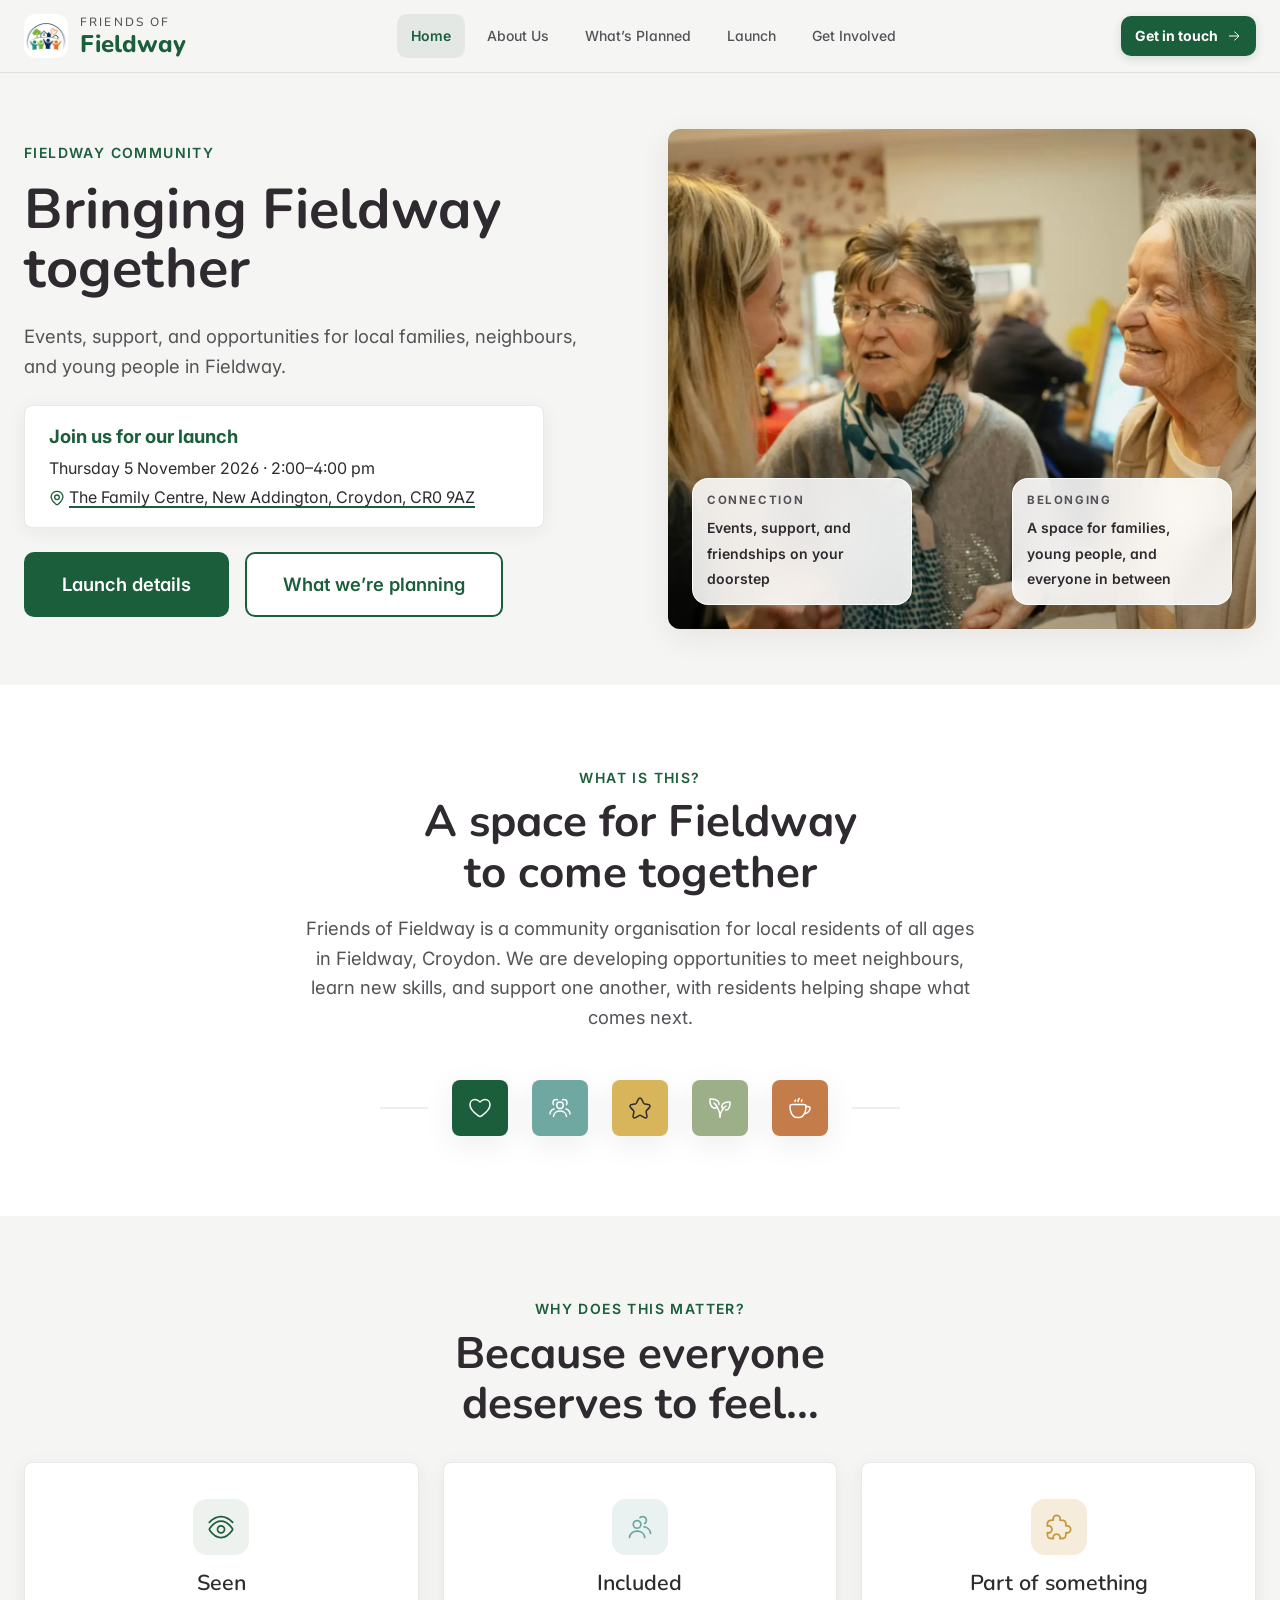
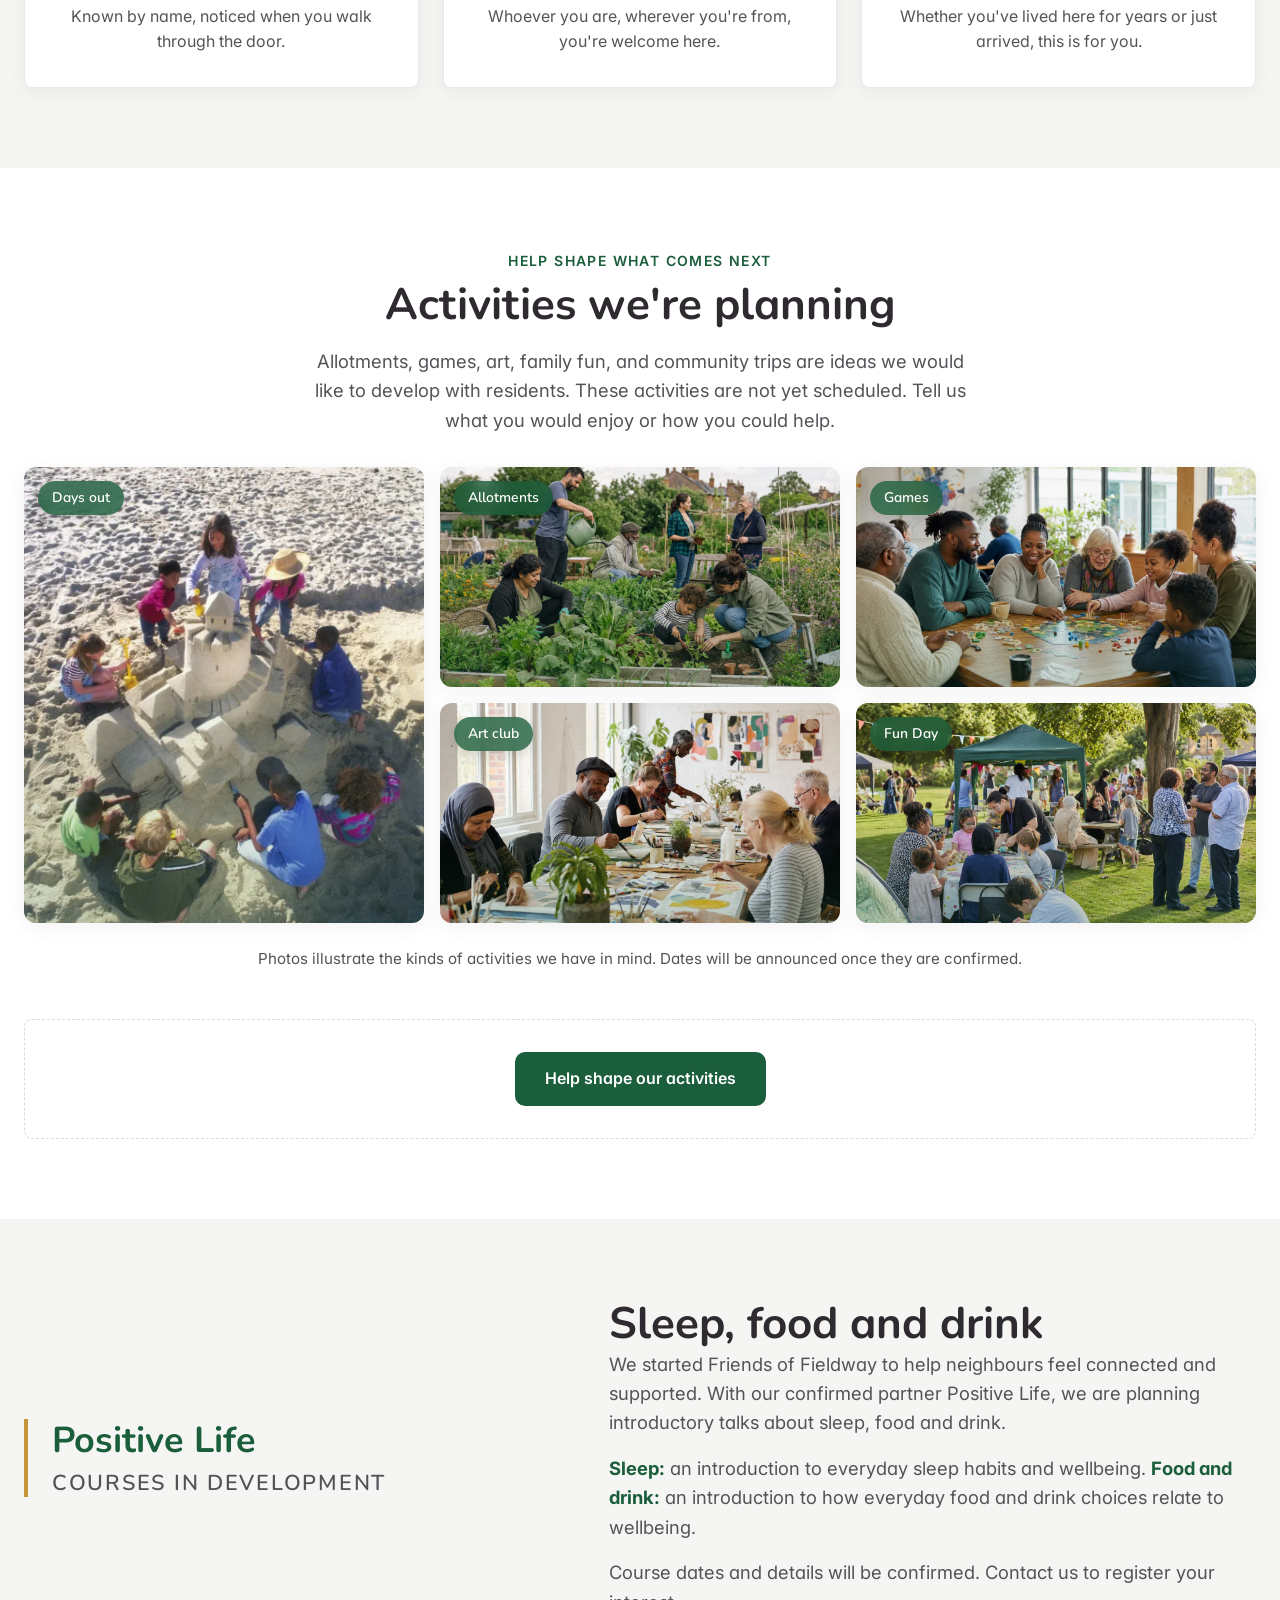
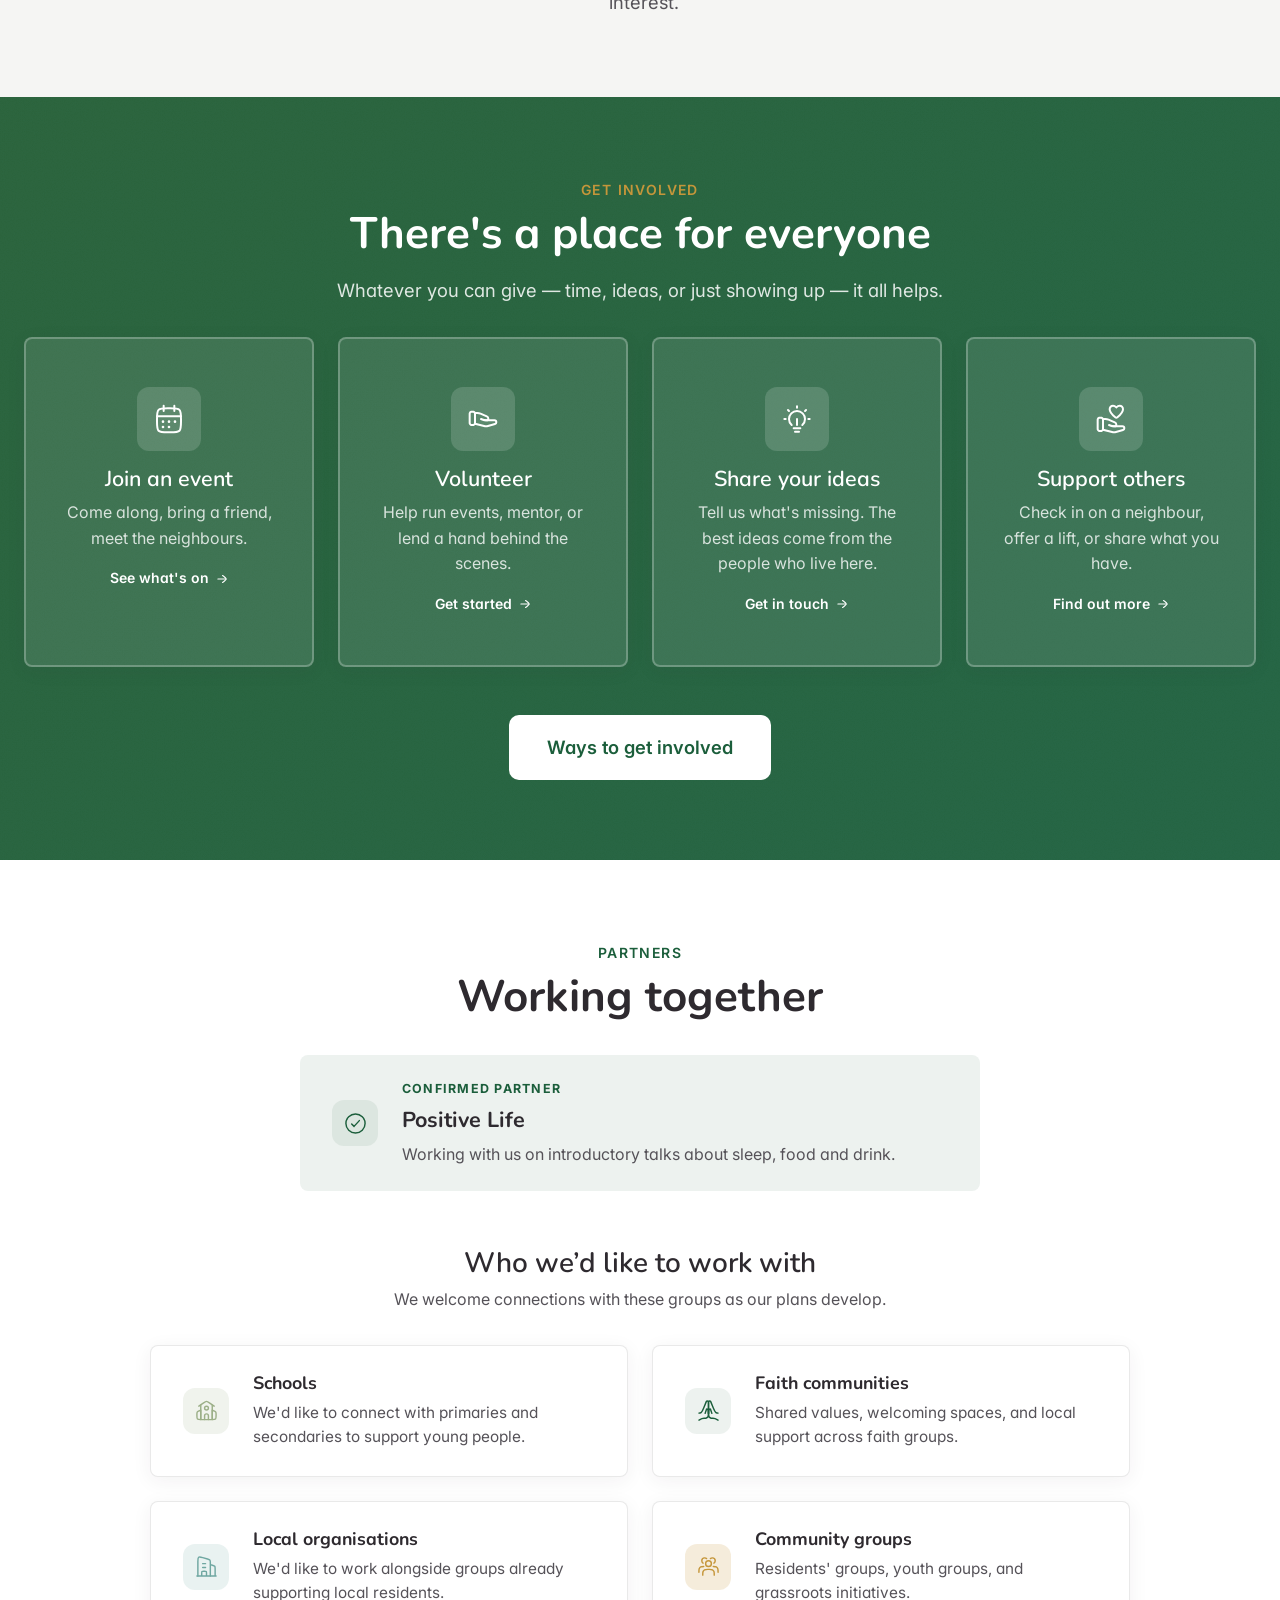
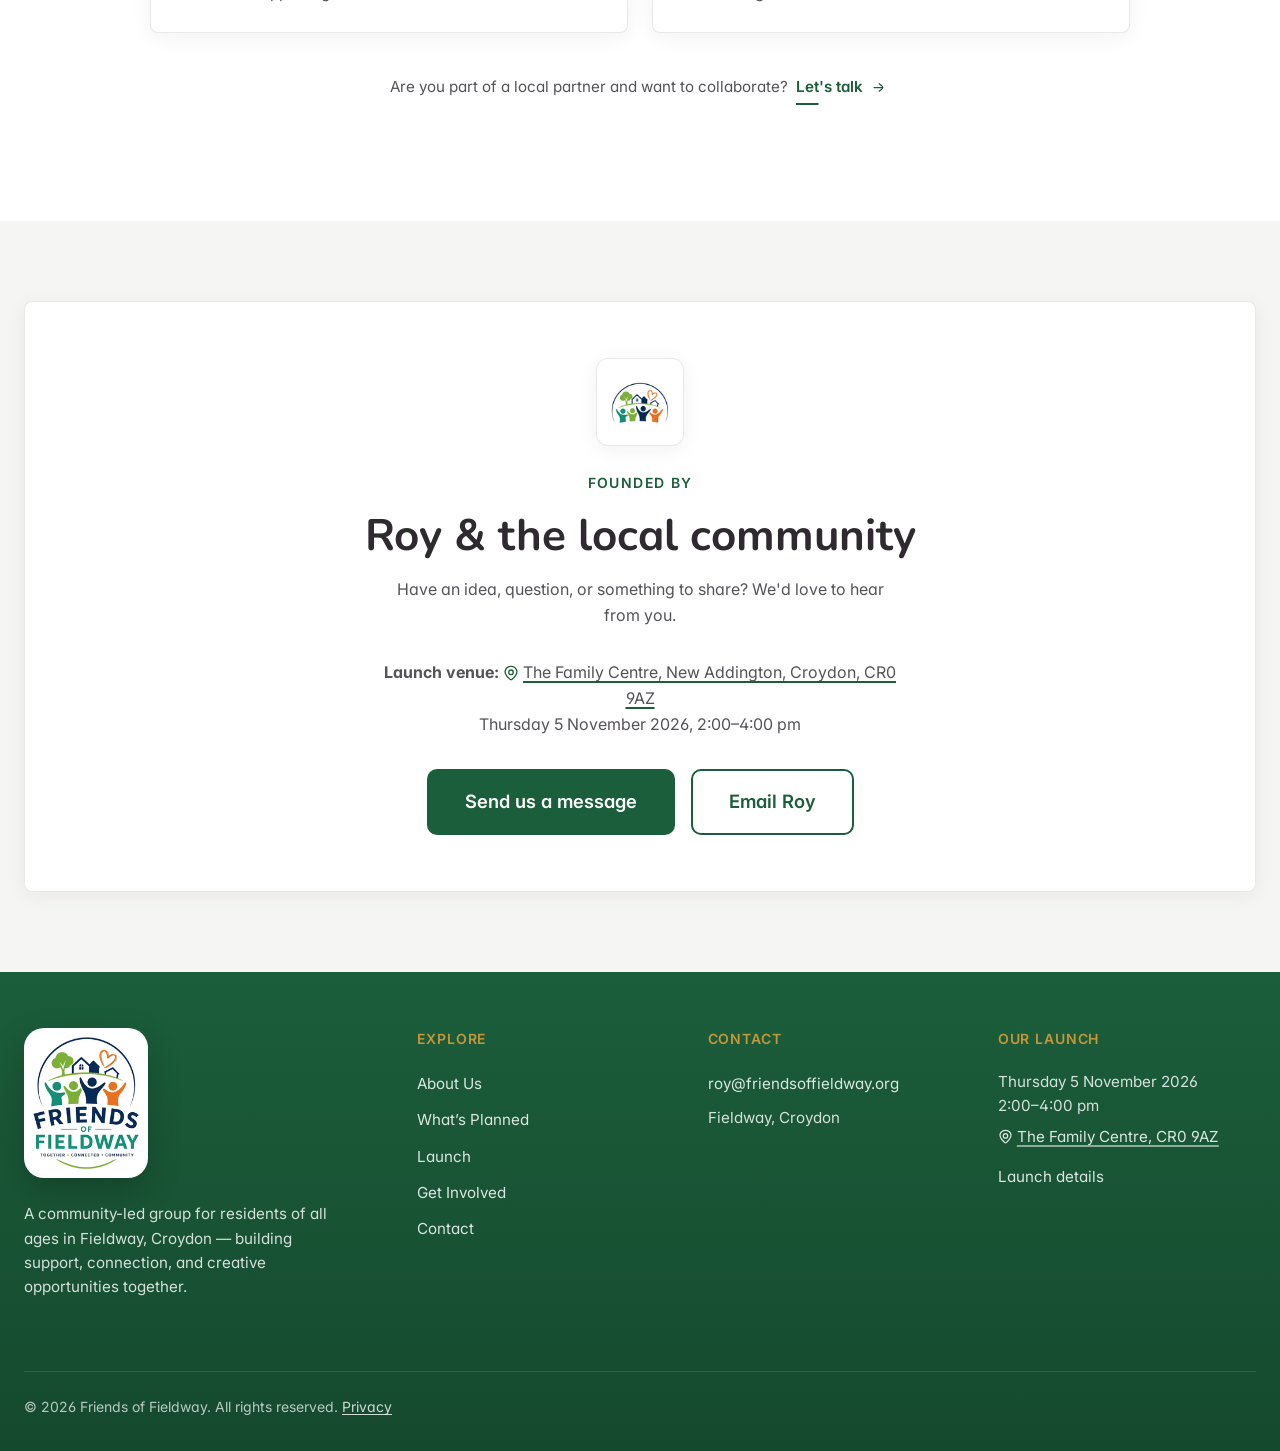
==== index.html @ c690ef13 "Redesign the What's Planned page as a card grid - Show the seven programmes as two-column cards with" ====
<!DOCTYPE html>
<html lang="en">
  <head>
    <meta charset="UTF-8" />
    <meta name="viewport" content="width=device-width, initial-scale=1.0" />
    <!-- Opt in before streamed HTML reaches external stylesheets. -->
    <style>
      @view-transition { navigation: auto; }
      @media (prefers-reduced-motion: reduce) {
        @view-transition { navigation: none; }
      }
    </style>
    <title>Friends of Fieldway | A Place for Community, Learning, and Wellbeing</title>
    <meta name="description" content="Friends of Fieldway is a community-led initiative building local support, social connection, wellbeing activities, creative opportunities, and learning spaces for Fieldway residents." />
    <meta name="keywords" content="community hub, educational support, homework club, youth activities, women's support group, men's community group, elderly social activities, community wellbeing programmes, creative arts community centre" />
    <meta property="og:title" content="Friends of Fieldway | A Place for Community, Learning, and Wellbeing" />
    <meta property="og:description" content="Friends of Fieldway is a community-led initiative building local support, social connection, wellbeing activities, creative opportunities, and learning spaces for Fieldway residents." />
    <meta property="og:type" content="website" />
    <meta property="og:site_name" content="Friends of Fieldway" />
    <meta property="og:image" content="https://friendsoffieldway.org/assets/hero-community.jpg" />
    <meta property="og:image:width" content="1600" />
    <meta property="og:image:height" content="1067" />
    <meta property="og:image:alt" content="Neighbours of all ages gathered at a Fieldway community event" />
    <meta property="og:url" content="https://friendsoffieldway.org/" />
    <meta name="twitter:card" content="summary_large_image" />
    <meta name="twitter:title" content="Friends of Fieldway | A Place for Community, Learning, and Wellbeing" />
    <meta name="twitter:description" content="Friends of Fieldway is a community-led initiative building local support, social connection, wellbeing activities, creative opportunities, and learning spaces for Fieldway residents." />
    <meta name="twitter:image" content="https://friendsoffieldway.org/assets/hero-community.jpg" />
    <link rel="canonical" href="https://friendsoffieldway.org/" />
    <script type="application/ld+json">
    {
      "@context": "https://schema.org",
      "@type": "Organization",
      "name": "Friends of Fieldway",
      "description": "A community-led initiative creating a safe, inclusive, and enriching community hub where local residents of all ages can access support, social connection, wellbeing activities, creative opportunities, and meaningful community engagement.",
      "url": "https://friendsoffieldway.org",
      "logo": "https://friendsoffieldway.org/assets/logo.png",
      "image": "https://friendsoffieldway.org/assets/hero-community.jpg",
      "email": "roy@friendsoffieldway.org",
      "address": {
        "@type": "PostalAddress",
        "addressLocality": "Fieldway",
        "addressRegion": "London",
        "addressCountry": "GB"
      },
      "areaServed": {
        "@type": "Place",
        "name": "Fieldway, Croydon"
      }
    }
    </script>
    <link rel="icon" type="image/png" sizes="96x96" href="./assets/favicon-20260508.png" />
    <link rel="shortcut icon" href="/favicon.ico" />
    <link rel="apple-touch-icon" href="./assets/favicon-20260508.png" />
    <link rel="preload" as="image" href="./assets/hero-community.webp" fetchpriority="high" />
    <link rel="preconnect" href="https://fonts.googleapis.com" />
    <link rel="preconnect" href="https://fonts.gstatic.com" crossorigin />
    <link href="https://fonts.googleapis.com/css2?family=Nunito:wght@400;500;600;700;800&amp;family=Inter:wght@400;500;600&amp;display=swap" rel="stylesheet" />
    <link rel="stylesheet" href="./styles.css?v=20261011-10" />
  </head>
  <body>
    <a href="#main" class="skip-link">Skip to main content</a>
    <div class="scroll-progress" aria-hidden="true"></div>

    <!-- ===== HEADER ===== -->
    <header class="site-header">
      <div class="container">
        <a class="brand" href="./">
          <img class="brand__logo" src="./assets/logo-mark.png" alt="" width="44" height="44" />
          <span class="brand__text">
            <span class="brand__pre">Friends of </span><strong class="brand__main">Fieldway</strong>
          </span>
        </a>
        <button type="button" class="nav-toggle" aria-label="Open menu" aria-expanded="false" aria-controls="main-nav">
          <span class="nav-toggle-bar" aria-hidden="true">&nbsp;</span>
          <span class="nav-toggle-bar" aria-hidden="true">&nbsp;</span>
          <span class="nav-toggle-bar" aria-hidden="true">&nbsp;</span>
        </button>
        <nav class="nav" id="main-nav" aria-label="Primary">
          <a href="./" class="nav__link nav__link--active" aria-current="page">Home</a>
          <a href="./about.html" class="nav__link">About Us</a>
          <a href="./programmes.html" class="nav__link">What&rsquo;s Planned</a>
          <a href="./events.html" class="nav__link">Launch</a>
          <a href="./get-involved.html" class="nav__link">Get Involved</a>
          <a href="./contact.html" class="nav__link nav__link--cta">Get in touch</a>
        </nav>
        <a class="header-contact-cta" href="./contact.html">
          <span>Get in touch</span>
          <svg viewBox="0 0 24 24" fill="none" aria-hidden="true" focusable="false"><path d="M18.5 12L4.99997 12" stroke="currentColor" stroke-linecap="round" stroke-linejoin="round" stroke-width="1.5" /><path d="M13 18C13 18 19 13.5811 19 12C19 10.4188 13 6 13 6" stroke="currentColor" stroke-linecap="round" stroke-linejoin="round" stroke-width="1.5" /></svg>
        </a>

      </div>
    </header>

    <!-- ===== MAIN ===== -->
    <main id="main">

      <!-- 1. HERO -->
      <section class="hero" aria-labelledby="home-title">
        <div class="container">
          <div class="hero__content">
            <p class="hero__eyebrow">Fieldway Community</p>
            <h1 class="hero__title" id="home-title">Bringing Fieldway together</h1>
            <p class="hero__subtitle">
              Events, support, and opportunities for local families, neighbours, and young people in Fieldway.
            </p>
            <div class="launch-announcement">
              <strong>Join us for our launch</strong>
              <p><time datetime="2026-11-05T14:00">Thursday 5 November 2026</time> &middot; <span class="nowrap">2:00&ndash;4:00 pm</span></p>
              <p><a class="map-link" href="https://www.google.com/maps/dir/?api=1&amp;destination=The+Family+Centre%2C+Fieldway%2C+New+Addington%2C+Croydon%2C+CR0+9AZ%2C+UK" target="_blank" rel="noopener">The Family Centre, New Addington, Croydon, CR0 9AZ<span class="sr-only"> (opens Google Maps)</span></a></p>
            </div>
            <div class="hero__actions">
              <a class="btn btn--primary btn--lg" href="./events.html">Launch details</a>
              <a class="btn btn--secondary btn--lg" href="./programmes.html">What we&rsquo;re planning</a>
            </div>
          </div>
          <div class="hero__media">
            <img src="./assets/hero-community.webp" alt="Neighbours of all ages gathered at a Fieldway community event" width="1600" height="1067" loading="eager" decoding="async" fetchpriority="high" />
            <article class="hero__floating hero__floating--top reveal reveal--left">
              <span class="hero__floating-label">Connection</span>
              <span class="hero__floating-text">Events, support, and friendships on your doorstep</span>
            </article>
            <article class="hero__floating hero__floating--bottom reveal reveal--right">
              <span class="hero__floating-label">Belonging</span>
              <span class="hero__floating-text">A space for families, young people, and everyone in between</span>
            </article>
          </div>
        </div>
      </section>

      <!-- 2. WHAT IS THIS? -->
      <section class="section section--white reveal" aria-label="What is this">
        <div class="container">
          <div class="section__header section__header--center">
            <p class="section__eyebrow">What is this?</p>
            <h2 class="section__title">A space for Fieldway to come together</h2>
            <p class="section__subtitle">
              Friends of Fieldway is a community organisation for local residents of all ages in Fieldway, Croydon. We are developing opportunities to meet neighbours, learn new skills, and support one another, with residents helping shape what comes next.
            </p>
          </div>
          <div class="decor-band" aria-hidden="true">
            <span class="decor-band__line">&nbsp;</span>
            <span class="decor-band__dot decor-band__dot--green">
              <svg viewBox="0 0 24 24" fill="none" aria-hidden="true" focusable="false"><path d="M10.4107 19.9677C7.58942 17.858 2 13.0348 2 8.69444C2 5.82563 4.10526 3.5 7 3.5C8.5 3.5 10 4 12 6C14 4 15.5 3.5 17 3.5C19.8947 3.5 22 5.82563 22 8.69444C22 13.0348 16.4106 17.858 13.5893 19.9677C12.6399 20.6776 11.3601 20.6776 10.4107 19.9677Z" stroke="currentColor" stroke-linecap="round" stroke-linejoin="round" stroke-width="1.5" /></svg>
            </span>
            <span class="decor-band__dot decor-band__dot--teal">
              <svg viewBox="0 0 24 24" fill="none" aria-hidden="true" focusable="false"><path d="M18.4995 20.5C18.2663 17.5685 15.8417 15.2477 12.808 15.0521L11.9995 15C11.7107 15.0076 11.4416 15.0178 11.1877 15.0298C8.18075 15.1723 5.7304 17.5974 5.49951 20.5" stroke="currentColor" stroke-linecap="round" stroke-linejoin="round" stroke-width="1.5" /><path d="M15.2495 9.25C15.2495 11.0449 13.7944 12.5 11.9995 12.5C10.2046 12.5 8.74952 11.0449 8.74952 9.25C8.74952 7.45507 10.2046 6 11.9995 6C13.7944 6 15.2495 7.45507 15.2495 9.25Z" stroke="currentColor" stroke-linecap="round" stroke-linejoin="round" stroke-width="1.5" /><path d="M5.50249 8.5C5.17908 7.99485 4.99158 7.39432 4.99158 6.75C4.99158 4.95507 6.44665 3.5 8.24157 3.5C8.68752 3.5 9.1125 3.58982 9.49939 3.75235" stroke="currentColor" stroke-linecap="round" stroke-linejoin="round" stroke-width="1.5" /><path d="M18.4963 8.5C18.8197 7.99485 19.0072 7.39432 19.0072 6.75C19.0072 4.95507 17.5521 3.5 15.7572 3.5C15.3113 3.5 14.8863 3.58982 14.4994 3.75235" stroke="currentColor" stroke-linecap="round" stroke-linejoin="round" stroke-width="1.5" /><path d="M22.0007 17.9996C21.8208 15.7374 19.9995 13.5 17.9995 13" stroke="currentColor" stroke-linecap="round" stroke-linejoin="round" stroke-width="1.5" /><path d="M1.99927 17.9996C2.17923 15.7374 4.00049 13.5 6.00049 13" stroke="currentColor" stroke-linecap="round" stroke-linejoin="round" stroke-width="1.5" /></svg>
            </span>
            <span class="decor-band__dot decor-band__dot--mustard">
              <svg viewBox="0 0 24 24" fill="none" aria-hidden="true" focusable="false"><path d="M13.7276 3.44418L15.4874 6.99288C15.7274 7.48687 16.3673 7.9607 16.9073 8.05143L20.0969 8.58575C22.1367 8.92853 22.6167 10.4206 21.1468 11.8925L18.6671 14.3927C18.2471 14.8161 18.0172 15.6327 18.1471 16.2175L18.8571 19.3125C19.417 21.7623 18.1271 22.71 15.9774 21.4296L12.9877 19.6452C12.4478 19.3226 11.5579 19.3226 11.0079 19.6452L8.01827 21.4296C5.8785 22.71 4.57865 21.7522 5.13859 19.3125L5.84851 16.2175C5.97849 15.6327 5.74852 14.8161 5.32856 14.3927L2.84884 11.8925C1.389 10.4206 1.85895 8.92853 3.89872 8.58575L7.08837 8.05143C7.61831 7.9607 8.25824 7.48687 8.49821 6.99288L10.258 3.44418C11.2179 1.51861 12.7777 1.51861 13.7276 3.44418Z" stroke="currentColor" stroke-linecap="round" stroke-linejoin="round" stroke-width="1.5" /></svg>
            </span>
            <span class="decor-band__dot decor-band__dot--sage">
              <svg viewBox="0 0 24 24" fill="none" aria-hidden="true" focusable="false"><path d="M18 10C18 10 12 14 12 21" stroke="currentColor" stroke-linecap="round" stroke-linejoin="round" stroke-width="1.5" /><path d="M9.34882 11.1825C7.73784 12.3891 5.44323 12.26 3.9785 10.7953C1.55484 8.37164 2.03957 3.03957 2.03957 3.03957C2.03957 3.03957 7.37164 2.55484 9.7953 4.9785C10.7548 5.93803 11.1412 7.25369 10.9543 8.5" stroke="currentColor" stroke-linecap="round" stroke-linejoin="round" stroke-width="1.5" /><path d="M14.9638 12.8175C13.644 11.3832 13.6797 9.14983 15.0708 7.75867C17.2252 5.6043 21.9648 6.03517 21.9648 6.03517C21.9648 6.03517 22.3957 10.7748 20.2413 12.9292C19.4877 13.6828 18.487 14.0386 17.5 13.9967" stroke="currentColor" stroke-linecap="round" stroke-linejoin="round" stroke-width="1.5" /><path d="M6 7C6 7 12 12 12 21" stroke="currentColor" stroke-linecap="round" stroke-linejoin="round" stroke-width="1.5" /></svg>
            </span>
            <span class="decor-band__dot decor-band__dot--peach">
              <svg viewBox="0 0 24 24" fill="none" aria-hidden="true" focusable="false"><path d="M18.2505 10.5H19.6403C21.4918 10.5 22.0421 10.7655 21.9975 12.0838C21.9237 14.2674 20.939 16.8047 17 17.5" stroke="currentColor" stroke-linecap="round" stroke-width="1.5" /><path d="M5.94627 20.6145C2.57185 18.02 2.07468 14.3401 2.00143 10.5001C1.96979 8.8413 2.45126 8.5 4.65919 8.5H15.3408C17.5487 8.5 18.0302 8.8413 17.9986 10.5001C17.9253 14.3401 17.4281 18.02 14.0537 20.6145C13.0934 21.3528 12.2831 21.5 10.9194 21.5H9.08064C7.71686 21.5 6.90658 21.3528 5.94627 20.6145Z" stroke="currentColor" stroke-linecap="round" stroke-width="1.5" /><path d="M11.3089 2.5C10.7622 2.83861 10.0012 4 10.0012 5.5M7.53971 4C7.53971 4 7 4.5 7 5.5M14.0012 4C13.7279 4.1693 13.5 5 13.5 5.5" stroke="currentColor" stroke-linecap="round" stroke-linejoin="round" stroke-width="1.5" /></svg>
            </span>
            <span class="decor-band__line">&nbsp;</span>
          </div>
        </div>
      </section>

      <!-- 3. WHY DOES THIS MATTER? -->
      <section class="section section--cream reveal" aria-label="Why this matters">
        <div class="container">
          <div class="section__header section__header--center">
            <p class="section__eyebrow">Why does this matter?</p>
            <h2 class="section__title">Because everyone deserves to feel&hellip;</h2>
          </div>
          <div class="values-grid values-grid--three">
            <div class="value-card reveal" style="--accent: var(--green); --accent-bg: var(--green-light)">
              <div class="value-card__icon">
                <svg viewBox="0 0 24 24" fill="none" aria-hidden="true" focusable="false"><path d="M2 8C2 8 6.47715 3 12 3C17.5228 3 22 8 22 8" stroke="currentColor" stroke-linecap="round" stroke-width="1.5" /><path d="M21.544 13.045C21.848 13.4713 22 13.6845 22 14C22 14.3155 21.848 14.5287 21.544 14.955C20.1779 16.8706 16.6892 21 12 21C7.31078 21 3.8221 16.8706 2.45604 14.955C2.15201 14.5287 2 14.3155 2 14C2 13.6845 2.15201 13.4713 2.45604 13.045C3.8221 11.1294 7.31078 7 12 7C16.6892 7 20.1779 11.1294 21.544 13.045Z" stroke="currentColor" stroke-width="1.5" /><path d="M15 14C15 12.3431 13.6569 11 12 11C10.3431 11 9 12.3431 9 14C9 15.6569 10.3431 17 12 17C13.6569 17 15 15.6569 15 14Z" stroke="currentColor" stroke-width="1.5" /></svg>
              </div>
              <h3>Seen</h3>
              <p>Known by name, noticed when you walk through the door.</p>
            </div>
            <div class="value-card reveal" style="--accent: var(--teal); --accent-bg: var(--teal-light)">
              <div class="value-card__icon">
                <svg viewBox="0 0 24 24" fill="none" aria-hidden="true" focusable="false"><path d="M16 21C15.7668 18.0685 13.3422 15.7477 10.3085 15.5521L9.49999 15.5C9.21121 15.5076 8.94209 15.5178 8.68816 15.5298C5.68124 15.6723 3.23089 18.0974 3 21" stroke="currentColor" stroke-linecap="round" stroke-linejoin="round" stroke-width="1.5" /><path d="M12.75 9.75C12.75 11.5449 11.2949 13 9.5 13C7.70508 13 6.25 11.5449 6.25 9.75C6.25 7.95507 7.70508 6.5 9.5 6.5C11.2949 6.5 12.75 7.95507 12.75 9.75Z" stroke="currentColor" stroke-linecap="round" stroke-linejoin="round" stroke-width="1.5" /><path d="M21 17.501C20.7709 14.6314 18.4541 12.2748 15.5 11.9961" stroke="currentColor" stroke-linecap="round" stroke-linejoin="round" stroke-width="1.5" /><path d="M15.9877 9C16.8965 8.42434 17.5001 7.40788 17.5001 6.25C17.5001 4.45507 16.0496 3 14.2602 3C13.3811 3 12.5838 3.35121 12.0001 3.92139" stroke="currentColor" stroke-linecap="round" stroke-linejoin="round" stroke-width="1.5" /></svg>
              </div>
              <h3>Included</h3>
              <p>Whoever you are, wherever you're from, you're welcome here.</p>
            </div>
            <div class="value-card reveal" style="--accent: var(--gold); --accent-bg: var(--gold-light)">
              <div class="value-card__icon">
                <svg viewBox="0 0 24 24" fill="none" aria-hidden="true" focusable="false"><path d="M12.828 6.00096C12.9388 5.68791 12.999 5.35099 12.999 5C12.999 3.34315 11.6559 2 9.99904 2C8.34219 2 6.99904 3.34315 6.99904 5C6.99904 5.35099 7.05932 5.68791 7.17008 6.00096C4.88532 6.0093 3.66601 6.09039 2.87772 6.87868C2.08951 7.66689 2.00836 8.88603 2 11.1704C2.31251 11.06 2.64876 11 2.99904 11C4.6559 11 5.99904 12.3431 5.99904 14C5.99904 15.6569 4.6559 17 2.99904 17C2.64876 17 2.31251 16.94 2 16.8296C2.00836 19.114 2.08951 20.3331 2.87772 21.1213C3.66593 21.9095 4.88508 21.9907 7.16941 21.999C7.05908 21.6865 6.99904 21.3503 6.99904 21C6.99904 19.3431 8.34219 18 9.99904 18C11.6559 18 12.999 19.3431 12.999 21C12.999 21.3503 12.939 21.6865 12.8287 21.999C15.113 21.9907 16.3322 21.9095 17.1204 21.1213C17.9086 20.333 17.9897 19.1137 17.9981 16.829C18.3111 16.9397 18.648 17 18.999 17C20.6559 17 21.999 15.6569 21.999 14C21.999 12.3431 20.6559 11 18.999 11C18.648 11 18.3111 11.0603 17.9981 11.171C17.9897 8.88627 17.9086 7.66697 17.1204 6.87868C16.3321 6.09039 15.1128 6.0093 12.828 6.00096Z" stroke="currentColor" stroke-linejoin="round" stroke-width="1.5" /></svg>
              </div>
              <h3>Part of something</h3>
              <p>Whether you've lived here for years or just arrived, this is for you.</p>
            </div>
          </div>
        </div>
      </section>

      <!-- 4. COMMUNITY IN ACTION -->
      <section class="section section--white reveal" aria-label="Activities we are planning">
        <div class="container">
          <div class="section__header section__header--center">
            <p class="section__eyebrow">Help shape what comes next</p>
            <h2 class="section__title">Activities we're planning</h2>
            <p class="section__subtitle">
              Allotments, games, art, family fun, and community trips are ideas we would like to develop with residents. These activities are not yet scheduled. Tell us what you would enjoy or how you could help.
            </p>
          </div>
          <div class="gallery-grid">
            <figure class="gallery-item gallery-item--tall reveal">
              <img src="./assets/day-out-trips.webp" alt="Children playing together on a community day out trip" width="852" height="1280" loading="lazy" decoding="async" />
              <figcaption class="gallery-item__caption">Days out</figcaption>
            </figure>
            <figure class="gallery-item reveal">
              <img src="./assets/allotments-20260715.webp" alt="Neighbours tending vegetables together at a community allotment" width="1280" height="854" loading="lazy" decoding="async" />
              <figcaption class="gallery-item__caption">Allotments</figcaption>
            </figure>
            <figure class="gallery-item reveal">
              <img src="./assets/games-20260715.webp" alt="Neighbours of different ages enjoying board games together" width="1280" height="854" loading="lazy" decoding="async" />
              <figcaption class="gallery-item__caption">Games</figcaption>
            </figure>
            <figure class="gallery-item reveal">
              <img src="./assets/art-club-20260715.webp" alt="Community members creating art together at a workshop" width="1280" height="854" loading="lazy" decoding="async" />
              <figcaption class="gallery-item__caption">Art club</figcaption>
            </figure>
            <figure class="gallery-item reveal">
              <img src="./assets/fun-day-20260715.webp" alt="Families and neighbours enjoying a local community fun day" width="1280" height="854" loading="lazy" decoding="async" />
              <figcaption class="gallery-item__caption">Fun Day</figcaption>
            </figure>
          </div>
          <p class="gallery-note">Photos illustrate the kinds of activities we have in mind. Dates will be announced once they are confirmed.</p>
          <div class="story-cta"><a class="btn btn--primary" href="./contact.html">Help shape our activities</a></div>
        </div>
      </section>

      <!-- 6. WHY THIS STARTED -->
      <section class="section section--cream reveal" aria-label="Positive Life courses">
        <div class="container">
          <div class="story-layout">
            <div class="story-pull reveal reveal--left">
              Positive Life
              <span>Courses in development</span>
            </div>
            <div class="story-body reveal reveal--right">
              <h2 class="section__title">Sleep, food and drink</h2>
              <p>
                We started Friends of Fieldway to help neighbours feel connected and supported. With our confirmed partner Positive Life, we are planning introductory talks about sleep, food and drink.
              </p>
              <p>
                <strong>Sleep:</strong> an introduction to everyday sleep habits and wellbeing. <strong>Food and drink:</strong> an introduction to how everyday food and drink choices relate to wellbeing.
              </p>
              <p>Course dates and details will be confirmed. <a href="./contact.html">Contact us to register your interest.</a></p>
            </div>
          </div>
        </div>
      </section>

      <!-- 7. GET INVOLVED -->
      <section class="section section--green reveal" aria-label="Get involved">
        <div class="container">
          <div class="section__header section__header--center">
            <p class="section__eyebrow">Get involved</p>
            <h2 class="section__title">There's a place for everyone</h2>
            <p class="section__subtitle">
              Whatever you can give &mdash; time, ideas, or just showing up &mdash; it all helps.
            </p>
          </div>
          <div class="involvement-grid involvement-grid--four">
            <div class="card card--involvement reveal">
              <div class="card__icon" style="--accent: var(--gold); --accent-bg: rgba(255,255,255,0.15)">
                <svg viewBox="0 0 24 24" fill="none" aria-hidden="true" focusable="false"><path d="M16 2V6M8 2V6" stroke="currentColor" stroke-linecap="round" stroke-linejoin="round" stroke-width="1.5" /><path d="M13 4H11C7.22876 4 5.34315 4 4.17157 5.17157C3 6.34315 3 8.22876 3 12V14C3 17.7712 3 19.6569 4.17157 20.8284C5.34315 22 7.22876 22 11 22H13C16.7712 22 18.6569 22 19.8284 20.8284C21 19.6569 21 17.7712 21 14V12C21 8.22876 21 6.34315 19.8284 5.17157C18.6569 4 16.7712 4 13 4Z" stroke="currentColor" stroke-linecap="round" stroke-linejoin="round" stroke-width="1.5" /><path d="M3 10H21" stroke="currentColor" stroke-linecap="round" stroke-linejoin="round" stroke-width="1.5" /><path d="M12.1258 14H12.0008M12.1258 18H12.0008M7.625 14H7.5M7.625 18H7.5M16.625 14H16.5M12.2508 14C12.2508 14.1381 12.1389 14.25 12.0008 14.25C11.8628 14.25 11.7508 14.1381 11.7508 14C11.7508 13.8619 11.8628 13.75 12.0008 13.75C12.1389 13.75 12.2508 13.8619 12.2508 14ZM12.2508 18C12.2508 18.1381 12.1389 18.25 12.0008 18.25C11.8628 18.25 11.7508 18.1381 11.7508 18C11.7508 17.8619 11.8628 17.75 12.0008 17.75C12.1389 17.75 12.2508 17.8619 12.2508 18ZM7.75 14C7.75 14.1381 7.63807 14.25 7.5 14.25C7.36193 14.25 7.25 14.1381 7.25 14C7.25 13.8619 7.36193 13.75 7.5 13.75C7.63807 13.75 7.75 13.8619 7.75 14ZM7.75 18C7.75 18.1381 7.63807 18.25 7.5 18.25C7.36193 18.25 7.25 18.1381 7.25 18C7.25 17.8619 7.36193 17.75 7.5 17.75C7.63807 17.75 7.75 17.8619 7.75 18ZM16.75 14C16.75 14.1381 16.6381 14.25 16.5 14.25C16.3619 14.25 16.25 14.1381 16.25 14C16.25 13.8619 16.3619 13.75 16.5 13.75C16.6381 13.75 16.75 13.8619 16.75 14Z" stroke="currentColor" stroke-linecap="round" stroke-linejoin="round" stroke-width="1.5" /></svg>
              </div>
              <h3 class="card__title">Join an event</h3>
              <p class="card__text">Come along, bring a friend, meet the neighbours.</p>
              <a href="./events.html" class="card__link">See what's on</a>
            </div>
            <div class="card card--involvement reveal">
              <div class="card__icon" style="--accent: var(--gold); --accent-bg: rgba(255,255,255,0.15)">
                <svg viewBox="0 0 24 24" fill="none" aria-hidden="true" focusable="false"><path d="M2 14.5V8.5C2 8.03501 2 7.80252 2.05111 7.61177C2.18981 7.09413 2.59413 6.68981 3.11177 6.55111C3.30252 6.5 3.53501 6.5 4 6.5C4.46499 6.5 4.69748 6.5 4.88823 6.55111C5.40587 6.68981 5.81019 7.09413 5.94889 7.61177C6 7.80252 6 8.03501 6 8.5V14.5C6 14.965 6 15.1975 5.94889 15.3882C5.81019 15.9059 5.40587 16.3102 4.88823 16.4489C4.69748 16.5 4.46499 16.5 4 16.5C3.53501 16.5 3.30252 16.5 3.11177 16.4489C2.59413 16.3102 2.18981 15.9059 2.05111 15.3882C2 15.1975 2 14.965 2 14.5Z" stroke="currentColor" stroke-linecap="round" stroke-linejoin="round" stroke-width="1.5" /><path d="M6 7.5H7.76845C8.58101 7.5 9.38511 7.66505 10.132 7.98513L14.8574 10.0103C15.5506 10.3074 16 10.989 16 11.7431C16 12.4373 15.4373 13 14.7431 13H14.0986C13.3729 13 12.6538 12.8615 11.98 12.592L10.5 12" stroke="currentColor" stroke-linecap="round" stroke-linejoin="round" stroke-width="1.5" /><path d="M14 13H20.5749C21.362 13 22 13.638 22 14.4251C22 15.0613 21.5782 15.6205 20.9664 15.7953L15.7451 17.2871C15.2508 17.4283 14.7392 17.5 14.2251 17.5C13.7437 17.5 13.2645 17.4372 12.7994 17.3132L6 15.5" stroke="currentColor" stroke-linecap="round" stroke-linejoin="round" stroke-width="1.5" /></svg>
              </div>
              <h3 class="card__title">Volunteer</h3>
              <p class="card__text">Help run events, mentor, or lend a hand behind the scenes.</p>
              <a href="./get-involved.html" class="card__link">Get started</a>
            </div>
            <div class="card card--involvement reveal">
              <div class="card__icon" style="--accent: var(--gold); --accent-bg: rgba(255,255,255,0.15)">
                <svg viewBox="0 0 24 24" fill="none" aria-hidden="true" focusable="false"><path d="M8 16.4998C6.7725 15.4011 6 13.7768 6 11.9998C6 8.68605 8.68629 5.99976 12 5.99976C15.3137 5.99976 18 8.68605 18 11.9998C18 13.7768 17.2275 15.4011 16 16.4998" stroke="currentColor" stroke-linecap="round" stroke-width="1.5" /><path d="M12 11.9998V16.4998" stroke="currentColor" stroke-linecap="round" stroke-linejoin="round" stroke-width="1.5" /><path d="M9.5 18.9998H14.5" stroke="currentColor" stroke-linecap="round" stroke-linejoin="round" stroke-width="1.5" /><path d="M10.5 21.4998H13.5" stroke="currentColor" stroke-linecap="round" stroke-linejoin="round" stroke-width="1.5" /><path d="M3.5 11.9998H2.5M5.98438 5.97632L5.23438 5.23022M18.0195 5.97632L18.7695 5.23022M21.5 11.9998H20.5M12 2.49976V3.49976" stroke="currentColor" stroke-linecap="round" stroke-linejoin="round" stroke-width="1.5" /></svg>
              </div>
              <h3 class="card__title">Share your ideas</h3>
              <p class="card__text">Tell us what's missing. The best ideas come from the people who live here.</p>
              <a href="./contact.html" class="card__link">Get in touch</a>
            </div>
            <div class="card card--involvement reveal">
              <div class="card__icon" style="--accent: var(--gold); --accent-bg: rgba(255,255,255,0.15)">
                <svg viewBox="0 0 24 24" fill="none" aria-hidden="true" focusable="false"><path d="M15.2053 10.7181C13.7947 9.60121 11 7.0478 11 4.74998C11 3.23121 12.0526 2 13.5 2C14.25 2 15 2.2647 16 3.32352C17 2.2647 17.75 2 18.5 2C19.9474 2 21 3.23121 21 4.74998C21 7.0478 18.2053 9.60121 16.7947 10.7181C16.32 11.094 15.68 11.094 15.2053 10.7181Z" stroke="currentColor" stroke-linecap="round" stroke-linejoin="round" stroke-width="1.5" /><path d="M2 19V13C2 12.535 2 12.3025 2.05111 12.1118C2.18981 11.5941 2.59413 11.1898 3.11177 11.0511C3.30252 11 3.53501 11 4 11C4.46499 11 4.69748 11 4.88823 11.0511C5.40587 11.1898 5.81019 11.5941 5.94889 12.1118C6 12.3025 6 12.535 6 13V19C6 19.465 6 19.6975 5.94889 19.8882C5.81019 20.4059 5.40587 20.8102 4.88823 20.9489C4.69748 21 4.46499 21 4 21C3.53501 21 3.30252 21 3.11177 20.9489C2.59413 20.8102 2.18981 20.4059 2.05111 19.8882C2 19.6975 2 19.465 2 19Z" stroke="currentColor" stroke-linecap="round" stroke-linejoin="round" stroke-width="1.5" /><path d="M6 12H7.76845C8.58101 12 9.38511 12.165 10.132 12.4851L14.8574 14.5103C15.5506 14.8074 16 15.489 16 16.2431C16 16.9373 15.4373 17.5 14.7431 17.5H14.0986C13.3729 17.5 12.6538 17.3615 11.98 17.092L10.5 16.5" stroke="currentColor" stroke-linecap="round" stroke-linejoin="round" stroke-width="1.5" /><path d="M14 17.5H20.5749C21.362 17.5 22 18.138 22 18.9251C22 19.5613 21.5782 20.1205 20.9664 20.2953L15.7451 21.7871C15.2508 21.9283 14.7392 22 14.2251 22C13.7437 22 13.2645 21.9372 12.7994 21.8132L6 20" stroke="currentColor" stroke-linecap="round" stroke-linejoin="round" stroke-width="1.5" /></svg>
              </div>
              <h3 class="card__title">Support others</h3>
              <p class="card__text">Check in on a neighbour, offer a lift, or share what you have.</p>
              <a href="./get-involved.html" class="card__link">Find out more</a>
            </div>
          </div>
          <div class="section__footer-cta">
            <a class="btn btn--white btn--lg" href="./get-involved.html">Ways to get involved</a>
          </div>
        </div>
      </section>

      <!-- 8. PARTNERS -->
      <section class="section section--white reveal" aria-label="Partners">
        <div class="container">
          <div class="section__header section__header--center">
            <p class="section__eyebrow">Partners</p>
            <h2 class="section__title">Working together</h2>
          </div>
          <div class="partner-featured reveal">
            <span class="partner-card__icon" aria-hidden="true">
              <svg viewBox="0 0 24 24" fill="none" aria-hidden="true" focusable="false"><path d="M22 12C22 6.47715 17.5228 2 12 2C6.47715 2 2 6.47715 2 12C2 17.5228 6.47715 22 12 22C17.5228 22 22 17.5228 22 12Z" stroke="currentColor" stroke-width="1.5" /><path d="M8 12.5L10.5 15L16 9" stroke="currentColor" stroke-linecap="round" stroke-linejoin="round" stroke-width="1.5" /></svg>
            </span>
            <div>
              <span class="partner-featured__label">Confirmed partner</span>
              <span class="partner-featured__title">Positive Life</span>
              <p>Working with us on introductory talks about sleep, food and drink.</p>
            </div>
          </div>
          <div class="partners-subhead">
            <h3>Who we&rsquo;d like to work with</h3>
            <p>We welcome connections with these groups as our plans develop.</p>
          </div>
          <div class="partners-grid">
            <div class="partner-card reveal" style="--accent: var(--sage); --accent-bg: var(--sage-light)">
              <span class="partner-card__icon">
                <svg viewBox="0 0 24 24" fill="none" aria-hidden="true" focusable="false"><path d="M20 7.5L15.3992 4.24542C13.7542 3.08181 12.9318 2.5 12 2.5C11.0682 2.5 10.2458 3.08181 8.60083 4.24542L4 7.5" stroke="currentColor" stroke-linecap="round" stroke-linejoin="round" stroke-width="1.5" /><path d="M18 6.5V21.5H6V6.5" stroke="currentColor" stroke-linecap="round" stroke-linejoin="round" stroke-width="1.5" /><path d="M14 9.5C14 10.6046 13.1046 11.5 12 11.5C10.8954 11.5 10 10.6046 10 9.5C10 8.39543 10.8954 7.5 12 7.5C13.1046 7.5 14 8.39543 14 9.5Z" stroke="currentColor" stroke-linecap="round" stroke-linejoin="round" stroke-width="1.5" /><path d="M19.7889 12.3944L18 11.5V21.5C19.8856 21.5 20.8284 21.5 21.4142 20.9142C22 20.3284 22 19.3856 22 17.5V15.9721C22 14.7693 22 14.1679 21.7013 13.6846C21.4026 13.2013 20.8647 12.9323 19.7889 12.3944Z" stroke="currentColor" stroke-linecap="round" stroke-linejoin="round" stroke-width="1.5" /><path d="M4.21114 12.3944L6 11.5V21.5C4.11438 21.5 3.17157 21.5 2.58579 20.9142C2 20.3284 2 19.3856 2 17.5V15.9721C2 14.7693 2 14.1679 2.2987 13.6846C2.5974 13.2013 3.13531 12.9323 4.21114 12.3944Z" stroke="currentColor" stroke-linecap="round" stroke-linejoin="round" stroke-width="1.5" /><path d="M10 21.5V17.5C10 16.3954 10.8954 15.5 12 15.5C13.1046 15.5 14 16.3954 14 17.5V21.5" stroke="currentColor" stroke-linecap="round" stroke-linejoin="round" stroke-width="1.5" /></svg>
              </span>
              <div class="partner-card__body">
                <span class="partner-card__title">Schools</span>
                <span class="partner-card__text">We'd like to connect with primaries and secondaries to support young people.</span>
              </div>
            </div>
            <div class="partner-card reveal" style="--accent: var(--green); --accent-bg: var(--green-light)">
              <span class="partner-card__icon">
                <svg viewBox="0 0 24 24" fill="none" aria-hidden="true" focusable="false"><path d="M15.5 15L14 10.5C12.3432 10.4999 12 11.843 12 13.4999V15" stroke="currentColor" stroke-linecap="round" stroke-linejoin="round" stroke-width="1.5" /><path d="M8.5 15L10 10.5C11.6568 10.4999 12 11.843 12 13.4999V15" stroke="currentColor" stroke-linecap="round" stroke-linejoin="round" stroke-width="1.5" /><path d="M21.9779 21.9999C20.8283 21.3294 18.8918 19.8143 16.2887 20.008C15.6292 20.057 15.2991 20.0816 14.9976 20.0584C14.696 20.0352 14.6875 20.0333 14.6706 20.0293C13.139 19.6745 12 18.3357 12 16.7382V3.19665C12 2.53578 12.5357 2.00003 13.1966 2C13.6825 1.99997 14.1202 2.29381 14.3042 2.74356L17.0224 9.38799C18.088 11.993 18.6209 13.2954 19.5497 13.9653C19.6069 14.0065 19.7128 14.0777 19.7726 14.1149C20.7443 14.721 21.1628 14.721 22 14.721" stroke="currentColor" stroke-linecap="round" stroke-linejoin="round" stroke-width="1.5" /><path d="M2.02208 22C3.17173 21.3295 5.1082 19.8144 7.71127 20.008C8.37081 20.057 8.70094 20.0816 9.00245 20.0584C9.304 20.0353 9.31246 20.0333 9.32938 20.0294C10.861 19.6746 12 18.3357 12 16.7382V3.19664C12 2.53575 11.4642 2 10.8034 2C10.3175 2 9.8798 2.29382 9.69582 2.74355L6.97762 9.38804C5.91195 11.993 5.37912 13.2955 4.45028 13.9654C4.39315 14.0066 4.28717 14.0777 4.22741 14.115C3.25573 14.721 2.83715 14.721 2 14.721" stroke="currentColor" stroke-linecap="round" stroke-linejoin="round" stroke-width="1.5" /></svg>
              </span>
              <div class="partner-card__body">
                <span class="partner-card__title">Faith communities</span>
                <span class="partner-card__text">Shared values, welcoming spaces, and local support across faith groups.</span>
              </div>
            </div>
            <div class="partner-card reveal" style="--accent: var(--teal); --accent-bg: var(--teal-light)">
              <span class="partner-card__icon">
                <svg viewBox="0 0 24 24" fill="none" aria-hidden="true" focusable="false"><path d="M16 10L18.1494 10.6448C19.5226 11.0568 20.2092 11.2628 20.6046 11.7942C21 12.3256 21 13.0425 21 14.4761V22" stroke="currentColor" stroke-linejoin="round" stroke-width="1.5" /><path d="M8 9L11 9M8 13L11 13" stroke="currentColor" stroke-linecap="round" stroke-linejoin="round" stroke-width="1.5" /><path d="M12 22V19C12 18.0572 12 17.5858 11.7071 17.2929C11.4142 17 10.9428 17 10 17H9C8.05719 17 7.58579 17 7.29289 17.2929C7 17.5858 7 18.0572 7 19V22" stroke="currentColor" stroke-linejoin="round" stroke-width="1.5" /><path d="M2 22L22 22" stroke="currentColor" stroke-linecap="round" stroke-width="1.5" /><path d="M3 22V6.71724C3 4.20649 3 2.95111 3.79118 2.32824C4.58237 1.70537 5.74742 2.04355 8.07752 2.7199L13.0775 4.17122C14.4836 4.57937 15.1867 4.78344 15.5933 5.33965C16 5.89587 16 6.65344 16 8.16857V22" stroke="currentColor" stroke-linecap="round" stroke-linejoin="round" stroke-width="1.5" /></svg>
              </span>
              <div class="partner-card__body">
                <span class="partner-card__title">Local organisations</span>
                <span class="partner-card__text">We'd like to work alongside groups already supporting local residents.</span>
              </div>
            </div>
            <div class="partner-card reveal" style="--accent: var(--gold); --accent-bg: var(--gold-light)">
              <span class="partner-card__icon">
                <svg viewBox="0 0 24 24" fill="none" aria-hidden="true" focusable="false"><path d="M18.0003 21C18.0003 19.0567 18.0003 18.085 17.6949 17.3226C17.374 16.5211 16.8218 15.8695 16.1306 15.4764C15.4731 15.1025 14.5003 15 12.92 15.0044L11.0799 15C9.50027 15 8.5465 15.0916 7.89721 15.4525C7.18422 15.8489 6.62044 16.5129 6.29586 17.3386C6.00028 18.0906 6.00028 19.0604 6.00027 21" stroke="currentColor" stroke-linecap="round" stroke-linejoin="round" stroke-width="1.5" /><path d="M7.00027 12C5.33783 12.0611 4.50661 12.0916 3.86749 12.4525C3.16567 12.8489 2.61072 13.5129 2.29123 14.3386C2.00028 15.0906 2.00028 16.0604 2.00027 18" stroke="currentColor" stroke-linecap="round" stroke-linejoin="round" stroke-width="1.5" /><path d="M17.0003 12C18.6755 12.0655 19.513 12.0982 20.1602 12.4724C20.8404 12.8657 21.3839 13.5179 21.6998 14.3199C22.0003 15.0829 22.0003 16.0553 22.0003 18" stroke="currentColor" stroke-linecap="round" stroke-linejoin="round" stroke-width="1.5" /><path d="M15.0003 9C15.0003 10.6569 13.6571 12 12.0003 12C10.3434 12 9.00027 10.6569 9.00027 9C9.00027 7.34315 10.3434 6 12.0003 6C13.6571 6 15.0003 7.34315 15.0003 9Z" stroke="currentColor" stroke-linecap="round" stroke-linejoin="round" stroke-width="1.5" /><path d="M10.0003 3.76389C9.46952 3.28885 8.76863 3 8.00027 3C6.34342 3 5.00027 4.34315 5.00027 6C5.00027 7.04349 5.53303 7.96254 6.34138 8.5" stroke="currentColor" stroke-linecap="round" stroke-linejoin="round" stroke-width="1.5" /><path d="M14.002 3.76365C14.5328 3.28861 15.2337 2.99976 16.002 2.99976C17.6589 2.99976 19.002 4.3429 19.002 5.99976C19.002 7.04324 18.4693 7.9623 17.6609 8.49976" stroke="currentColor" stroke-linecap="round" stroke-linejoin="round" stroke-width="1.5" /></svg>
              </span>
              <div class="partner-card__body">
                <span class="partner-card__title">Community groups</span>
                <span class="partner-card__text">Residents' groups, youth groups, and grassroots initiatives.</span>
              </div>
            </div>
          </div>
          <p class="partners-note">Are you part of a local partner and want to collaborate? <a class="hero__inline-link" href="./contact.html">Let's talk</a></p>
        </div>
      </section>

      <!-- 9. FOUNDED BY & CONTACT -->
      <section class="section section--cream" aria-label="Founded by the community">
        <div class="container">
          <div class="founder-closer reveal">
            <div class="founder-avatar" aria-hidden="true">
              <img src="./assets/logo-mark.png" alt="" width="64" height="64" />
            </div>
            <p class="section__eyebrow">Founded by</p>
            <h2>Roy &amp; the local community</h2>
            <p>Have an idea, question, or something to share? We'd love to hear from you.</p>
            <p><strong>Launch venue:</strong> <a class="map-link" href="https://www.google.com/maps/dir/?api=1&amp;destination=The+Family+Centre%2C+Fieldway%2C+New+Addington%2C+Croydon%2C+CR0+9AZ%2C+UK" target="_blank" rel="noopener">The Family Centre, New Addington, Croydon, CR0 9AZ<span class="sr-only"> (opens Google Maps)</span></a><br />Thursday 5 November 2026, 2:00&ndash;4:00 pm</p>
            <div class="hero__actions">
              <a class="btn btn--primary btn--lg" href="./contact.html">Send us a message</a>
              <a class="btn btn--secondary btn--lg" href="mailto:roy@friendsoffieldway.org">Email Roy</a>
            </div>
          </div>
        </div>
      </section>

    </main>

    <!-- ===== FOOTER ===== -->
    <footer class="site-footer">
      <div class="container">
        <div class="footer__grid">
          <div class="footer__brand">
            <a class="footer__logo-link" href="./" aria-label="Friends of Fieldway home">
              <img class="footer__logo" src="./assets/logo.png" alt="Friends of Fieldway logo" width="194" height="240" loading="lazy" decoding="async" />
            </a>
            <p>A community-led group for residents of all ages in Fieldway, Croydon &mdash; building support, connection, and creative opportunities together.</p>
          </div>
          <div class="footer__col">
            <strong>Explore</strong>
            <a href="./about.html">About Us</a>
            <a href="./programmes.html">What&rsquo;s Planned</a>
            <a href="./events.html">Launch</a>
            <a href="./get-involved.html">Get Involved</a>
            <a href="./contact.html">Contact</a>
          </div>
          <div class="footer__col">
            <strong>Contact</strong>
            <a href="mailto:roy@friendsoffieldway.org">roy@friendsoffieldway.org</a>
            <p>Fieldway, Croydon</p>
          </div>
          <div class="footer__col">
            <strong>Our launch</strong>
            <p>Thursday 5 November 2026<br />2:00&ndash;4:00 pm<br /><a class="map-link" href="https://www.google.com/maps/dir/?api=1&amp;destination=The+Family+Centre%2C+Fieldway%2C+New+Addington%2C+Croydon%2C+CR0+9AZ%2C+UK" target="_blank" rel="noopener">The Family Centre, CR0 9AZ<span class="sr-only"> (opens Google Maps)</span></a></p>
            <a href="./events.html">Launch details</a>
          </div>
        </div>
        <div class="footer__bottom">
          <p>&copy; 2026 Friends of Fieldway. All rights reserved. <a href="./privacy.html">Privacy</a></p>
        </div>
      </div>
    </footer>

    <button class="back-to-top" type="button" aria-label="Back to top" title="Back to top">
      <svg viewBox="0 0 24 24" fill="none" aria-hidden="true" focusable="false"><path d="M12 5.5V19" stroke="currentColor" stroke-linecap="round" stroke-linejoin="round" stroke-width="1.5" /><path d="M18 11C18 11 13.5811 5.00001 12 5C10.4188 4.99999 6 11 6 11" stroke="currentColor" stroke-linecap="round" stroke-linejoin="round" stroke-width="1.5" /></svg>
    </button>
    <script src="./script.js?v=20261011-6"></script>
  </body>
</html>
---- styles.css ----
/* ==========================================================================
   Friends of Fieldway — Design System & Styles
   ========================================================================== */

/* ---------- Custom Properties ---------- */
:root {
  --green: #1B5E3B;
  --green-dark: #15492E;
  --green-light: rgba(27, 94, 59, 0.08);
  --cream: #F5F5F3;
  --gold: #C5963A;
  --gold-light: rgba(197, 150, 58, 0.18);
  --sage: #9CAF88;
  --sage-light: rgba(156, 175, 136, 0.15);
  --teal: #6FA7A1;
  --teal-light: rgba(111, 167, 161, 0.15);
  --charcoal: #2E2A2F;
  --grey: #555258;
  --white: #FFFFFF;
  --peach: #F2C6A6;
  --peach-light: rgba(242, 198, 166, 0.2);
  --mustard: #D8B45A;
  --mustard-light: rgba(216, 180, 90, 0.18);
  --sage-dark: #8a9e77;
  --error: #c0392b;
  --success: #4a6b3a;
  --education-text: #5a7245;
  --creative-text: #9a6840;
  --wellbeing-text: #4a7a74;
  --peach-dark: #c47d4a;
  --mustard-dark: #b89840;
  --border: rgba(46, 42, 47, 0.10);
  --border-strong: rgba(46, 42, 47, 0.16);

  --font-brand: 'Nunito', sans-serif;
  --font-heading: 'Nunito', sans-serif;
  --font-body: 'Inter', sans-serif;

  --text-h1: 4.25rem;
  --text-h2: 2.75rem;
  --text-h3: 1.75rem;
  --text-h4: 1.35rem;
  --text-body-lg: 1.15rem;
  --text-body: 1rem;
  --text-small: 0.875rem;
  --lh-heading: 1.15;
  --lh-body: 1.6;

  --space-xs: 0.5rem;
  --space-sm: 1rem;
  --space-md: 1.5rem;
  --space-lg: 2rem;
  --space-xl: 3rem;
  --space-2xl: 3.5rem;
  --space-3xl: 5rem;

  --radius-btn: 10px;
  --radius-card: 8px;
  --radius-input: 10px;
  --radius-img: 12px;

  --shadow-soft: 0 4px 20px rgba(46, 42, 47, 0.06);
  --shadow-card: 0 8px 30px rgba(46, 42, 47, 0.08);
  --shadow-hover: 0 12px 36px rgba(46, 42, 47, 0.12);

  --ease-out: cubic-bezier(0.22, 1, 0.36, 1);
  --duration-fast: 150ms;
  --duration-normal: 250ms;

  /* Hugeicons (MIT) arrows, used as masks so they take the text colour. */
  --icon-arrow-right: url("data:image/svg+xml,%3Csvg xmlns='http://www.w3.org/2000/svg' viewBox='0 0 24 24' fill='none'%3E%3Cpath d='M18.5 12L4.99997 12' stroke='black' stroke-linecap='round' stroke-linejoin='round' stroke-width='2'/%3E%3Cpath d='M13 18C13 18 19 13.5811 19 12C19 10.4188 13 6 13 6' stroke='black' stroke-linecap='round' stroke-linejoin='round' stroke-width='2'/%3E%3C/svg%3E");
  --icon-location: url("data:image/svg+xml,%3Csvg xmlns='http://www.w3.org/2000/svg' viewBox='0 0 24 24' fill='none'%3E%3Cpath d='M13.6177 21.367C13.1841 21.773 12.6044 22 12.0011 22C11.3978 22 10.8182 21.773 10.3845 21.367C6.41302 17.626 1.09076 13.4469 3.68627 7.37966C5.08963 4.09916 8.45834 2 12.0011 2C15.5439 2 18.9126 4.09916 20.316 7.37966C22.9082 13.4393 17.599 17.6389 13.6177 21.367Z' stroke='black' stroke-width='2'/%3E%3Cpath d='M15.5 11C15.5 12.933 13.933 14.5 12 14.5C10.067 14.5 8.5 12.933 8.5 11C8.5 9.067 10.067 7.5 12 7.5C13.933 7.5 15.5 9.067 15.5 11Z' stroke='black' stroke-width='2'/%3E%3C/svg%3E");

  --container-max: 1280px;
  --container-padding: 1.5rem;
}

/* ---------- Card Hover ---------- */
@media (hover: hover) and (pointer: fine) {
  .card:hover,
  .value-card:hover,
  .partner-card:hover,
  .programme-detail:hover {
    transform: translateY(-3px);
    box-shadow: var(--shadow-hover);
  }

  .section--green .card--involvement:hover {
    background: rgba(255, 255, 255, 0.14);
    border-color: rgba(255, 255, 255, 0.4);
  }

  .gallery-item:hover { box-shadow: var(--shadow-hover); }
  .gallery-item:hover img { transform: scale(1.04); }
}

/* ---------- Page Transitions ---------- */
/* Navigation opt-in is in each page head so streamed responses enable it early. */

/* Keep the header still while the page content fades. */
.site-header { view-transition-name: site-header; }

::view-transition-old(root),
::view-transition-new(root) { animation-duration: 200ms; }

/* ---------- Reset ---------- */
*, *::before, *::after { box-sizing: border-box; }

html {
  max-width: 100%;
  overflow-x: hidden;
  scroll-behavior: auto;
}

body {
  margin: 0;
  min-height: 100vh;
  max-width: 100%;
  overflow-x: hidden;
  font-family: var(--font-body);
  font-size: var(--text-body);
  line-height: var(--lh-body);
  color: var(--charcoal);
  background: var(--cream);
  -webkit-font-smoothing: antialiased;
  -moz-osx-font-smoothing: grayscale;
  font-feature-settings: "ss01", "cv11", "kern";
  text-rendering: optimizeLegibility;
}

main {
  max-width: 100%;
  overflow-x: clip;
}

img { display: block; max-width: 100%; height: auto; }

a { color: inherit; text-decoration: none; }

ul, ol { margin: 0; padding: 0; list-style: none; }

h1, h2, h3, h4, h5, h6, p { margin: 0; }

button { font: inherit; cursor: pointer; }
button:disabled { cursor: wait; }

/* ---------- Accessibility ---------- */
.skip-link {
  position: absolute;
  left: -9999px;
  top: auto;
  width: 1px;
  height: 1px;
  overflow: hidden;
  z-index: 100;
  padding: 12px 24px;
  background: var(--green);
  color: var(--white);
  font-weight: 600;
  border-radius: 0 0 var(--radius-btn) 0;
}

.skip-link:focus {
  position: fixed;
  top: 0;
  left: 0;
  width: auto;
  height: auto;
}

:focus-visible {
  outline: 2px solid var(--green);
  outline-offset: 2px;
}

/* Keep shared headings and links resilient to long names and smaller screens. */
h1, h2, h3,
.card__title,
.programme-detail__title {
  overflow-wrap: anywhere;
  text-wrap: balance;
}

.nowrap { white-space: nowrap; }

/* Venue addresses open directions in Google Maps. */
.map-link {
  color: inherit;
  text-decoration: underline;
  text-decoration-color: var(--green);
  text-decoration-thickness: 1.5px;
  text-underline-offset: 3px;
}

.map-link::before {
  margin-right: 0.25em;
  color: var(--green);
}

/* Shared Hugeicons arrow drawn from the text colour. */
.card__link::after,
.event__action::after,
.hero__inline-link::after,
.map-link::before {
  content: '';
  display: inline-block;
  width: 1em;
  height: 1em;
  vertical-align: -0.15em;
  background-color: currentColor;
  -webkit-mask: var(--icon-arrow-right) center / contain no-repeat;
  mask: var(--icon-arrow-right) center / contain no-repeat;
}

.map-link::before {
  -webkit-mask-image: var(--icon-location);
  mask-image: var(--icon-location);
}

.site-footer .map-link,
.site-footer .map-link::before { color: rgba(255, 255, 255, 0.85); text-decoration-color: rgba(255, 255, 255, 0.5); }

.header-contact-cta svg { width: 16px; height: 16px; flex-shrink: 0; }

@media (hover: hover) and (pointer: fine) {
.map-link:hover { color: var(--green); }
.site-footer .map-link:hover { color: var(--white); }
}

.sr-only {
  position: absolute;
  width: 1px;
  height: 1px;
  padding: 0;
  margin: -1px;
  overflow: hidden;
  clip: rect(0, 0, 0, 0);
  white-space: nowrap;
  border: 0;
}

/* ---------- Scroll Progress ---------- */
.scroll-progress {
  position: fixed;
  top: 0;
  left: 0;
  z-index: 50;
  width: 100%;
  height: 4px;
  background: linear-gradient(90deg, var(--green), var(--gold));
  box-shadow: 0 0 10px rgba(27, 94, 59, 0.4), 0 0 2px rgba(197, 150, 58, 0.5);
  transform: scaleX(0);
  transform-origin: left;
}

.back-to-top {
  position: fixed;
  right: 1rem;
  bottom: 1rem;
  z-index: 45;
  display: inline-flex;
  align-items: center;
  justify-content: center;
  width: 48px;
  height: 48px;
  padding: 0;
  color: var(--white);
  background: var(--green);
  border: 0;
  border-radius: 50%;
  box-shadow: 0 8px 22px rgba(21, 73, 46, 0.24);
  opacity: 0;
  pointer-events: none;
  transform: translateY(12px);
  transition: opacity var(--duration-normal) ease, transform var(--duration-normal) var(--ease-out), background var(--duration-fast) ease, box-shadow var(--duration-fast) ease;
}

.back-to-top.is-visible {
  opacity: 1;
  pointer-events: auto;
  transform: translateY(0);
}

@media (hover: hover) and (pointer: fine) {
.back-to-top:hover {
  background: var(--green-dark);
  box-shadow: 0 12px 28px rgba(21, 73, 46, 0.3);
  transform: translateY(-2px);
}
}

.back-to-top svg {
  width: 22px;
  height: 22px;
}

body:has(.nav.is-open) .back-to-top { opacity: 0; pointer-events: none; }

/* ---------- Layout ---------- */
.container {
  width: min(var(--container-max), calc(100% - var(--container-padding) * 2));
  margin: 0 auto;
}

.section {
  padding: var(--space-3xl) 0;
}

.section--cream { background: var(--cream); }
.section--white { background: var(--white); }
.section--green {
  background: var(--green);
  color: var(--white);
  position: relative;
  overflow: hidden;
}

.section--green::before {
  content: '';
  position: absolute;
  inset: 0;
  background-image:
    linear-gradient(135deg, rgba(197, 150, 58, 0.08), rgba(111, 167, 161, 0.08)),
    url("data:image/svg+xml;utf8,%3Csvg xmlns='http://www.w3.org/2000/svg' width='140' height='140' viewBox='0 0 140 140'%3E%3Cfilter id='n'%3E%3CfeTurbulence type='fractalNoise' baseFrequency='0.9' numOctaves='2' stitchTiles='stitch'/%3E%3CfeColorMatrix values='0 0 0 0 1 0 0 0 0 1 0 0 0 0 1 0 0 0 0.55 0'/%3E%3C/filter%3E%3Crect width='100%25' height='100%25' filter='url(%23n)' opacity='0.05'/%3E%3C/svg%3E");
  pointer-events: none;
  z-index: 0;
}

.section--green > .container { position: relative; z-index: 1; }

.section--green .section__eyebrow,
.section--green .section__subtitle,
.section--green p { color: rgba(255, 255, 255, 0.85); }

.section__header {
  max-width: 680px;
  margin-bottom: var(--space-lg);
}

.section__header--center {
  text-align: center;
  margin-left: auto;
  margin-right: auto;
}

.section__eyebrow {
  display: inline-block;
  margin: 0 0 var(--space-xs);
  font-family: var(--font-body);
  font-size: var(--text-small);
  font-weight: 600;
  letter-spacing: 0.1em;
  text-transform: uppercase;
  color: var(--green);
}

.section--green .section__eyebrow { color: var(--gold); }

.section__title {
  margin: 0;
  font-family: var(--font-heading);
  font-size: var(--text-h2);
  font-weight: 700;
  line-height: var(--lh-heading);
  color: var(--charcoal);
}

.section--green .section__title { color: var(--white); }

.section__subtitle {
  margin: var(--space-sm) 0 0;
  font-size: var(--text-body-lg);
  color: var(--grey);
  max-width: 60ch;
}

.section__header--center .section__subtitle {
  margin-left: auto;
  margin-right: auto;
}

.section__subtitle--wide { max-width: 100%; }
.section__subtitle--center { margin-left: auto; margin-right: auto; }

/* ---------- Typography ---------- */
h1 {
  font-family: var(--font-heading);
  font-size: var(--text-h1);
  font-weight: 700;
  line-height: 1.1;
  color: var(--charcoal);
}

h2 {
  font-family: var(--font-heading);
  font-size: var(--text-h2);
  font-weight: 700;
  line-height: var(--lh-heading);
  color: var(--charcoal);
}

h3 {
  font-family: var(--font-heading);
  font-size: var(--text-h3);
  font-weight: 600;
  line-height: var(--lh-heading);
  color: var(--charcoal);
}

h4 {
  font-family: var(--font-heading);
  font-size: var(--text-h4);
  font-weight: 600;
  line-height: var(--lh-heading);
  color: var(--charcoal);
}

p { color: var(--grey); }

.prose p + p { margin-top: var(--space-sm); }

/* ---------- Header ---------- */
.site-header {
  position: sticky;
  top: 0;
  z-index: 40;
  background: rgba(245, 245, 243, 0.92);
  backdrop-filter: blur(16px);
  border-bottom: 1px solid var(--border);
}

.site-header .container {
  display: flex;
  align-items: center;
  justify-content: space-between;
  gap: var(--space-md);
  min-height: 72px;
}

.brand {
  display: inline-flex;
  align-items: center;
  gap: 12px;
  flex-shrink: 0;
  min-width: 0;
}

.brand__logo {
  width: 44px;
  height: 44px;
  border-radius: 12px;
  object-fit: cover;
}

.brand__text {
  display: flex;
  flex-direction: column;
  gap: 0;
  line-height: 1;
  min-width: 0;
}

.brand__pre {
  font-family: var(--font-brand);
  font-size: 0.75rem;
  font-weight: 500;
  letter-spacing: 0.18em;
  text-transform: uppercase;
  color: var(--grey);
  line-height: 1.1;
  margin-bottom: 2px;
}

.brand__main {
  font-family: var(--font-brand);
  font-size: 1.5rem;
  font-weight: 800;
  line-height: 1;
  color: var(--green);
  letter-spacing: 0;
}

.nav {
  display: flex;
  align-items: center;
  gap: var(--space-xs);
}

.nav__link {
  padding: 8px 14px;
  min-height: 44px;
  display: inline-flex;
  align-items: center;
  font-size: var(--text-small);
  font-weight: 500;
  color: var(--grey);
  border-radius: var(--radius-btn);
  transition: color var(--duration-fast) ease, background var(--duration-fast) ease;
}

.nav__link:focus-visible {
  color: var(--charcoal);
  background: rgba(91, 58, 102, 0.06);
}
@media (hover: hover) and (pointer: fine) {
.nav__link:hover { color: var(--charcoal); background: var(--green-light); }
}

.nav__link--active {
  color: var(--green);
  font-weight: 600;
  background: var(--green-light);
}

/* The header button covers contact on desktop; the menu carries its own copy. */
.nav__link--cta { display: none; }

.header-contact-cta[aria-current="page"] { background: var(--green-dark); }

.header-contact-cta {
  display: inline-flex;
  align-items: center;
  justify-content: center;
  flex-shrink: 0;
  gap: 8px;
  min-height: 40px;
  padding: 8px 14px;
  color: var(--white);
  background: var(--green);
  border-radius: var(--radius-btn);
  box-shadow: 0 3px 10px rgba(21, 73, 46, 0.16);
  font-size: var(--text-small);
  font-weight: 700;
  white-space: nowrap;
  transition: background var(--duration-fast) ease, transform var(--duration-fast) var(--ease-out), box-shadow var(--duration-fast) var(--ease-out);
}

@media (hover: hover) and (pointer: fine) {
.header-contact-cta:hover {
  color: var(--white);
  background: var(--green-dark);
  box-shadow: 0 6px 16px rgba(21, 73, 46, 0.22);
  transform: translateY(-1px);
}
}

.nav-toggle {
  display: none;
  flex-direction: column;
  justify-content: center;
  gap: 5px;
  width: 44px;
  height: 44px;
  padding: 10px;
  background: none;
  border: none;
  border-radius: var(--radius-btn);
}

@media (hover: hover) and (pointer: fine) {
.nav-toggle:hover { background: var(--green-light); }
}

.nav-toggle-bar {
  display: block;
  width: 100%;
  height: 2px;
  overflow: hidden;
  font-size: 0;
  line-height: 0;
  background: var(--charcoal);
  border-radius: 2px;
  transition: transform 300ms ease, opacity 300ms ease;
}

.nav-toggle[aria-expanded="true"] .nav-toggle-bar:nth-child(1) {
  transform: translateY(7px) rotate(45deg);
}
.nav-toggle[aria-expanded="true"] .nav-toggle-bar:nth-child(2) { opacity: 0; }
.nav-toggle[aria-expanded="true"] .nav-toggle-bar:nth-child(3) {
  transform: translateY(-7px) rotate(-45deg);
}

/* ---------- Buttons ---------- */
.btn {
  display: inline-flex;
  align-items: center;
  justify-content: center;
  gap: 8px;
  min-height: 48px;
  padding: 12px 28px;
  border: 2px solid transparent;
  border-radius: var(--radius-btn);
  font-family: var(--font-body);
  font-weight: 600;
  font-size: var(--text-body);
  text-decoration: none;
  cursor: pointer;
  transition: transform var(--duration-fast) var(--ease-out),
              box-shadow var(--duration-fast) var(--ease-out),
              background var(--duration-fast) ease;
}

@media (hover: hover) and (pointer: fine) {
.btn:hover {
  transform: translateY(-2px);
  box-shadow: var(--shadow-hover);
}
}

.btn:active {
  transform: scale(0.97);
  box-shadow: var(--shadow-soft);
}

.header-contact-cta:active,
.nav-toggle:active,
.programme-jump__link:active,
.event__action:active,
.filter-pill:active,
.back-to-top:active { transform: scale(0.97); }

:is(button, a, summary):focus-visible { transition: none; }

.btn:focus-visible,
.nav__link:focus-visible,
.card__link:focus-visible,
.header-contact-cta:focus-visible,
.programme-jump__link:focus-visible,
.event__action:focus-visible,
.back-to-top:focus-visible,
.footer__col a:focus-visible,
.footer__bottom a:focus-visible {
  outline: 2px solid currentColor;
  outline-offset: 3px;
  box-shadow: 0 0 0 4px rgba(27, 94, 59, 0.22);
}

.btn--primary {
  background: var(--green);
  color: var(--white);
}

@media (hover: hover) and (pointer: fine) {
.btn--primary:hover { background: var(--green-dark); }
}

.btn--secondary {
  background: var(--white);
  color: var(--green);
  border-color: var(--green);
}

@media (hover: hover) and (pointer: fine) {
.btn--secondary:hover {
  background: var(--gold-light);
}
}

.btn--sage {
  background: var(--sage);
  color: var(--white);
}

@media (hover: hover) and (pointer: fine) {
.btn--sage:hover { background: var(--sage-dark); }
}

.btn--white {
  background: var(--white);
  color: var(--green);
}

@media (hover: hover) and (pointer: fine) {
.btn--white:hover { background: var(--cream); }
}

.btn--ghost {
  background: transparent;
  color: var(--white);
  border-color: rgba(255, 255, 255, 0.4);
}

@media (hover: hover) and (pointer: fine) {
.btn--ghost:hover {
  background: rgba(255, 255, 255, 0.12);
}
}

.btn--sm {
  min-height: 44px;
  padding: 8px 20px;
  font-size: var(--text-small);
}

.btn--lg {
  min-height: 56px;
  padding: 16px 36px;
  font-size: var(--text-body-lg);
}

/* ---------- Cards ---------- */
.card {
  background: var(--white);
  border: 1px solid var(--border);
  border-radius: var(--radius-card);
  padding: var(--space-lg);
  box-shadow: var(--shadow-soft);
  transition: transform var(--duration-normal) var(--ease-out),
              box-shadow var(--duration-normal) var(--ease-out);
}


.card__icon {
  display: inline-flex;
  align-items: center;
  justify-content: center;
  width: 64px;
  height: 64px;
  margin-bottom: var(--space-sm);
  border-radius: 12px;
  color: var(--accent, var(--green));
  background: var(--accent-bg, var(--green-light));
  transition: transform var(--duration-normal) var(--ease-out);
}


.card__icon svg {
  width: 32px;
  height: 32px;
}

.card__title {
  font-family: var(--font-heading);
  font-size: var(--text-h4);
  font-weight: 600;
  color: var(--charcoal);
  margin-bottom: var(--space-xs);
}

.card__text {
  font-size: var(--text-body);
  color: var(--grey);
  line-height: var(--lh-body);
}

.card__link {
  display: inline-flex;
  align-items: center;
  gap: 6px;
  margin-top: var(--space-sm);
  font-size: var(--text-small);
  font-weight: 600;
  color: var(--green);
  position: relative;
}

.card__link::before {
  content: '';
  position: absolute;
  bottom: -2px;
  left: 0;
  width: 100%;
  height: 2px;
  background: var(--green);
  transform: scaleX(0);
  transform-origin: left;
  transition: transform var(--duration-fast) var(--ease-out);
}

@media (hover: hover) and (pointer: fine) {
.card__link:hover::before { transform: scaleX(1); }
}

.card__link::after { content: ''; }

/* Card image variant */
.card--has-img { padding: 0; overflow: hidden; }
.card--has-img .card__img {
  width: 100%;
  height: 200px;
  object-fit: cover;
  border-radius: var(--radius-card) var(--radius-card) 0 0;
}
.card--has-img .card__body { padding: var(--space-md); }

/* ---------- Programme Cards ---------- */
.programme-grid {
  display: grid;
  grid-template-columns: repeat(3, 1fr);
  gap: var(--space-md);
  justify-items: center;
}

.card--programme {
  text-align: center;
  padding: var(--space-lg) var(--space-md);
  width: 100%;
}

.card--programme .card__icon {
  width: 72px;
  height: 72px;
  margin-left: auto;
  margin-right: auto;
}

.card--programme .card__title {
  font-size: var(--text-h4);
}

.card--programme .card__link {
  justify-content: center;
}

/* ---------- Impact Cards ---------- */
.impact-grid {
  display: grid;
  grid-template-columns: repeat(2, 1fr);
  gap: var(--space-md);
}

.card--impact {
  display: flex;
  gap: var(--space-sm);
  align-items: flex-start;
}

.card--impact .card__icon {
  flex-shrink: 0;
  width: 56px;
  height: 56px;
  margin-bottom: 0;
}

.card--impact .card__content { flex: 1; min-width: 0; }



/* ---------- Testimonial Cards ---------- */
.testimonial-grid {
  display: grid;
  grid-template-columns: repeat(3, 1fr);
  gap: var(--space-md);
}

.card--testimonial {
  position: relative;
  padding-top: var(--space-xl);
  border-left: 3px solid var(--gold);
  background: linear-gradient(135deg, var(--white), rgba(197, 150, 58, 0.04));
}

.card--testimonial::before {
  content: '\201C';
  position: absolute;
  top: 16px;
  left: 24px;
  font-family: var(--font-heading);
  font-size: 3.5rem;
  line-height: 1;
  color: var(--gold);
}

.card--testimonial .card__text {
  font-style: italic;
  margin-bottom: var(--space-sm);
}

.card--testimonial .card__author {
  font-size: var(--text-small);
  font-weight: 600;
  color: var(--charcoal);
}

.card--testimonial .card__role {
  font-size: var(--text-small);
  color: var(--grey);
}

/* ---------- Involvement Cards ---------- */
.involvement-grid {
  display: grid;
  grid-template-columns: repeat(3, 1fr);
  gap: var(--space-md);
}

.card--involvement {
  text-align: center;
  padding: var(--space-xl) var(--space-lg);
  border: 2px solid rgba(255, 255, 255, 0.25);
  background: rgba(255, 255, 255, 0.1);
}



.section--green .card--involvement .card__title { color: var(--white); }
.section--green .card--involvement .card__text { color: rgba(255, 255, 255, 0.8); }
.section--green .card--involvement .card__link { color: var(--white); }
.section--green .card--involvement .card__link::before { background: var(--white); }
.section--green .card--involvement .card__icon { color: var(--white); }

/* ---------- Event Cards ---------- */
.event-grid {
  display: grid;
  grid-template-columns: repeat(auto-fit, minmax(280px, 1fr));
  gap: var(--space-lg);
}

[hidden] { display: none !important; }

.card--event {
  display: flex;
  flex-direction: column;
  min-height: 100%;
  padding: 0;
  overflow: hidden;
  box-shadow: 0 10px 26px rgba(46, 42, 47, 0.07);
}

.card--event[data-category="education"] { --event-accent: var(--sage); }
.card--event[data-category="community"] { --event-accent: var(--gold); }
.card--event[data-category="creative"] { --event-accent: var(--peach-dark); }
.card--event[data-category="wellbeing"] { --event-accent: var(--teal); }

.card--event .event__header {
  display: flex;
  align-items: flex-start;
  justify-content: space-between;
  gap: var(--space-sm);
  padding: var(--space-md) var(--space-md) var(--space-sm);
  background: linear-gradient(180deg, rgba(27, 94, 59, 0.04), rgba(27, 94, 59, 0));
}

.event__date {
  display: flex;
  flex-direction: column;
  align-items: center;
  justify-content: center;
  width: 72px;
  height: 60px;
  flex-shrink: 0;
  background: var(--cream);
  color: var(--green);
  border: 1px solid var(--border);
  border-radius: 8px;
  text-align: center;
}

.event__date-day {
  font-family: var(--font-heading);
  font-size: 1.25rem;
  font-weight: 700;
  line-height: 1;
}

.event__date-month {
  max-width: 100%;
  font-size: 0.64rem;
  font-weight: 600;
  text-transform: uppercase;
  letter-spacing: 0.05em;
  opacity: 0.85;
  overflow-wrap: anywhere;
}

.event__body {
  display: flex;
  flex: 1;
  flex-direction: column;
  padding: 0 var(--space-md) var(--space-md);
}

.event__category {
  display: inline-block;
  padding: 4px 12px;
  font-size: 0.75rem;
  font-weight: 600;
  border-radius: 999px;
  text-transform: uppercase;
  letter-spacing: 0.04em;
}

.event__category--education { background: var(--sage-light); color: var(--education-text); }
.event__category--community { background: var(--gold-light); color: var(--green); }
.event__category--creative { background: var(--peach-light); color: var(--creative-text); }
.event__category--wellbeing { background: var(--teal-light); color: var(--wellbeing-text); }

.event__title {
  font-family: var(--font-heading);
  font-size: var(--text-h4);
  font-weight: 600;
  color: var(--charcoal);
  margin: var(--space-xs) 0;
}

.event__meta {
  display: flex;
  flex-wrap: wrap;
  gap: 8px var(--space-sm);
  margin-top: auto;
  padding-top: var(--space-sm);
  font-size: var(--text-small);
  color: var(--grey);
  border-top: 1px solid var(--border);
}

.event__meta span {
  display: inline-flex;
  align-items: center;
  gap: 4px;
}

.event__action {
  display: flex;
  align-items: center;
  justify-content: space-between;
  gap: var(--space-sm);
  min-height: 44px;
  margin-top: var(--space-md);
  padding: 10px 14px;
  color: var(--green);
  background: var(--green-light);
  border: 1px solid rgba(27, 94, 59, 0.18);
  border-radius: var(--radius-btn);
  font-size: var(--text-small);
  font-weight: 700;
  transition: background var(--duration-fast) ease, color var(--duration-fast) ease, border-color var(--duration-fast) ease, transform var(--duration-fast) var(--ease-out), box-shadow var(--duration-fast) var(--ease-out);
}

.event__action::after {
  content: '';
  flex-shrink: 0;
  font-size: 1.1rem;
}

@media (hover: hover) and (pointer: fine) {
.event__action:hover {
  color: var(--white);
  background: var(--green);
  border-color: var(--green);
  box-shadow: 0 7px 16px rgba(21, 73, 46, 0.18);
  transform: translateY(-1px);
}
}

/* ---------- Filter Pills ---------- */
.filter-pills {
  display: flex;
  flex-wrap: wrap;
  gap: var(--space-xs);
  margin-bottom: var(--space-xs);
}

.filter-pill {
  padding: 8px 20px;
  font-size: var(--text-small);
  font-weight: 500;
  color: var(--grey);
  background: var(--white);
  border: 1px solid var(--border);
  border-radius: 999px;
  cursor: pointer;
  transition: background var(--duration-fast) ease, color var(--duration-fast) ease, border-color var(--duration-fast) ease;
}

@media (hover: hover) and (pointer: fine) {
.filter-pill:hover {
  color: var(--green);
  border-color: var(--green);
}
}

.filter-pill--active {
  color: var(--white);
  background: var(--green);
  border-color: var(--green);
}

.filter-status {
  margin: 0 0 var(--space-lg);
  font-size: var(--text-small);
  color: var(--grey);
}

/* ---------- Stats Strip ---------- */
.stats-strip {
  display: grid;
  grid-template-columns: repeat(3, 1fr);
  gap: var(--space-lg);
  padding: var(--space-xl) var(--space-lg);
  border-radius: var(--radius-card);
  background: linear-gradient(135deg, rgba(27, 94, 59, 0.04), rgba(197, 150, 58, 0.06));
  border: none;
  box-shadow: var(--shadow-soft);
}

.stat {
  text-align: center;
  display: flex;
  flex-direction: column;
  align-items: center;
  justify-content: center;
}

.stat__number {
  display: block;
  font-family: var(--font-heading);
  font-size: 3.25rem;
  font-weight: 700;
  line-height: 1;
  color: var(--green);
  margin-bottom: var(--space-xs);
}

.stat__label {
  font-size: var(--text-body);
  color: var(--grey);
}

.stat__tagline {
  font-family: var(--font-heading);
  font-size: var(--text-h4);
  font-weight: 600;
  color: var(--charcoal);
  margin-bottom: var(--space-xs);
}

/* ---------- Home Hero ---------- */
.hero {
  padding: var(--space-xl) 0 var(--space-lg);
  text-align: center;
  position: relative;
  overflow: hidden;
}

.hero > .container { position: relative; z-index: 1; }

.launch-announcement {
  max-width: 520px;
  margin: 0 auto var(--space-md);
  padding: var(--space-sm) var(--space-md);
  background: var(--white);
  border: 1px solid var(--border);
  border-radius: var(--radius-card);
  box-shadow: var(--shadow-soft);
  text-align: left;
}

.launch-announcement strong { color: var(--green); font-size: 1.15rem; }
.launch-announcement p { margin-top: 4px; color: var(--charcoal); }

.hero__eyebrow {
  display: inline-block;
  margin-bottom: var(--space-sm);
  font-family: var(--font-body);
  font-size: var(--text-small);
  font-weight: 600;
  letter-spacing: 0.1em;
  text-transform: uppercase;
  color: var(--green);
}

.hero__title {
  max-width: 24ch;
  margin: 0 auto var(--space-md);
  font-family: var(--font-heading);
  font-size: 3.5rem;
  font-weight: 700;
  line-height: 1.05;
  letter-spacing: 0;
  color: var(--charcoal);
  overflow-wrap: break-word;
}

.hero__subtitle {
  max-width: 58ch;
  margin: 0 auto var(--space-md);
  font-size: var(--text-body-lg);
  color: var(--grey);
}

.hero__actions {
  display: flex;
  justify-content: center;
  flex-wrap: wrap;
  gap: var(--space-sm);
  margin-bottom: var(--space-lg);
}

.hero__media {
  position: relative;
  max-width: 960px;
  margin: 0 auto;
  border-radius: var(--radius-img);
  overflow: hidden;
  box-shadow: var(--shadow-card);
}

.hero__media img {
  width: 100%;
  height: auto;
  display: block;
}

.hero__media::after {
  content: '';
  position: absolute;
  bottom: 0;
  left: 0;
  right: 0;
  height: 40%;
  background: linear-gradient(to top, rgba(0, 0, 0, 0.18), transparent);
  border-radius: 0 0 20px 20px;
  pointer-events: none;
  z-index: 2;
}

.hero__floating {
  position: absolute;
  z-index: 3;
  max-width: 260px;
  padding: 16px 18px;
  border: 1px solid rgba(255, 255, 255, 0.9);
  border-radius: 16px;
  background: rgba(255, 255, 255, 0.88);
  backdrop-filter: blur(14px);
  box-shadow: var(--shadow-card);
  text-align: left;
}

/* Both cards sit low so they don't cover faces in the photo. */
.hero__floating--top { bottom: 24px; left: 24px; }
.hero__floating--bottom { bottom: 24px; right: 24px; }

.hero__floating-label {
  display: block;
  font-size: 0.72rem;
  font-weight: 700;
  letter-spacing: 0.14em;
  text-transform: uppercase;
  color: var(--grey);
  margin-bottom: 6px;
}

.hero__floating-text {
  font-size: var(--text-small);
  font-weight: 600;
  color: var(--charcoal);
  line-height: 1.4;
}

/* Desktop: copy beside the photo so both sit above the fold. */
@media (min-width: 1025px) {
  .hero {
    padding: var(--space-2xl) 0;
    text-align: left;
  }

  .hero > .container {
    display: grid;
    grid-template-columns: minmax(0, 1fr) minmax(0, 1fr);
    gap: var(--space-2xl);
    align-items: center;
  }

  .hero .hero__title,
  .hero .hero__subtitle,
  .hero .launch-announcement { margin-left: 0; margin-right: 0; }

  .hero .hero__title { max-width: 16ch; }
  .hero .hero__actions { justify-content: flex-start; margin-bottom: 0; }

  .hero__media { max-width: none; margin: 0; }
  .hero__media img { aspect-ratio: 4 / 3.4; object-fit: cover; }

  .hero__floating { max-width: min(220px, calc(50% - 32px)); padding: 12px 14px; }
}

/* Smaller screens: bring the photo up under the headline, before the actions. */
@media (max-width: 1024px) {
  .hero > .container { display: flex; flex-direction: column; }
  .hero__content { display: contents; }
  .hero .hero__eyebrow { order: 1; }
  .hero .hero__title { order: 2; }
  .hero .hero__subtitle { order: 3; }
  .hero__media { order: 4; width: 100%; max-width: 720px; margin-bottom: var(--space-md); }
  .hero__media img { aspect-ratio: 16 / 9; object-fit: cover; }
  .launch-announcement { order: 5; width: 100%; }
  .hero .hero__actions { order: 6; margin-bottom: 0; }
}

/* ---------- Inner Page Hero ---------- */
.page-hero {
  padding: var(--space-2xl) 0 var(--space-xl);
  text-align: center;
  background: var(--white);
  position: relative;
  overflow: hidden;
}

.page-hero > .container {
  position: relative;
  z-index: 1;
}

.page-hero--image {
  display: flex;
  align-items: flex-end;
  min-height: 430px;
  padding: var(--space-3xl) 0 var(--space-2xl);
  text-align: left;
  background: var(--green-dark);
  isolation: isolate;
}

.page-hero--image::after {
  content: '';
  position: absolute;
  inset: 0;
  z-index: 0;
  background:
    linear-gradient(90deg, rgba(21, 73, 46, 0.86) 0%, rgba(21, 73, 46, 0.58) 42%, rgba(21, 73, 46, 0.18) 100%),
    linear-gradient(0deg, rgba(21, 73, 46, 0.26), rgba(21, 73, 46, 0.08));
}

.page-hero__media {
  position: absolute;
  inset: 0;
  z-index: 0;
}

.page-hero__media img {
  width: 100%;
  height: 100%;
  object-fit: cover;
}

.page-hero--about .page-hero__media img { object-position: 58% 38%; }
.page-hero--programmes .page-hero__media img { object-position: center 44%; }
.page-hero--events .page-hero__media img { object-position: center 48%; }
.page-hero--involved .page-hero__media img { object-position: center 42%; }
.page-hero--contact .page-hero__media img { object-position: center 38%; }

.page-hero__eyebrow {
  display: inline-flex;
  margin-bottom: var(--space-xs);
  font-size: var(--text-small);
  font-weight: 700;
  letter-spacing: 0.12em;
  text-transform: uppercase;
  color: var(--gold);
}

.page-hero__title {
  font-family: var(--font-heading);
  font-size: var(--text-h1);
  font-weight: 700;
  color: var(--charcoal);
  margin-bottom: var(--space-sm);
  overflow-wrap: break-word;
}

.page-hero__subtitle {
  max-width: 56ch;
  margin: 0 auto;
  font-size: var(--text-body-lg);
  color: var(--grey);
}

.page-hero--image .page-hero__title {
  max-width: 20ch;
  color: var(--white);
}

.page-hero--image .page-hero__subtitle {
  margin-left: 0;
  margin-right: 0;
  color: rgba(255, 255, 255, 0.86);
}

/* ---------- Mini Cards (Learn, Connect, Create) ---------- */
.mini-grid {
  display: grid;
  grid-template-columns: repeat(3, 1fr);
  gap: var(--space-md);
}

.mini-card {
  background: var(--white);
  border: none;
  border-radius: var(--radius-card);
  padding: var(--space-lg);
  box-shadow: var(--shadow-soft);
  transition: transform var(--duration-normal) var(--ease-out),
              box-shadow var(--duration-normal) var(--ease-out);
}



.mini-card h3 {
  font-size: var(--text-h3);
  margin-bottom: var(--space-xs);
}

/* ---------- Programme Detail Sections ---------- */
.programme-jump {
  position: relative;
  z-index: 1;
  background: var(--white);
  border-bottom: 1px solid var(--border);
}

.programme-jump .container {
  display: flex;
  align-items: center;
  gap: var(--space-md);
  padding-top: var(--space-sm);
  padding-bottom: var(--space-sm);
}

.programme-jump__label {
  flex-shrink: 0;
  color: var(--green);
  font-size: 0.72rem;
  font-weight: 800;
  letter-spacing: 0.08em;
  text-transform: uppercase;
  white-space: nowrap;
}

.programme-jump__links {
  display: flex;
  flex-wrap: wrap;
  gap: 8px;
}

.programme-jump__link {
  display: inline-flex;
  align-items: center;
  gap: 7px;
  min-height: 36px;
  padding: 6px 10px;
  color: var(--charcoal);
  background: var(--cream);
  border: 1px solid var(--border);
  border-radius: var(--radius-btn);
  font-size: 0.78rem;
  font-weight: 600;
  line-height: 1.2;
  white-space: nowrap;
  transition: background var(--duration-fast) ease, border-color var(--duration-fast) ease, color var(--duration-fast) ease, transform var(--duration-fast) var(--ease-out);
}

@media (hover: hover) and (pointer: fine) {
.programme-jump__link:hover {
  color: var(--green);
  background: var(--green-light);
  border-color: rgba(27, 94, 59, 0.24);
  transform: translateY(-1px);
}
}

/* Programme cards: photo on top, details below, two to a row. */
.programme-list {
  display: grid;
  grid-template-columns: repeat(2, minmax(0, 1fr));
  gap: var(--space-lg);
}

.programme-detail {
  display: flex;
  flex-direction: column;
  min-width: 0;
  background: var(--white);
  border: 1px solid var(--border);
  border-radius: var(--radius-card);
  box-shadow: var(--shadow-soft);
  overflow: hidden;
  scroll-margin-top: 92px;
  transition: transform var(--duration-normal) var(--ease-out),
              box-shadow var(--duration-normal) var(--ease-out);
}

.programme-detail__media {
  aspect-ratio: 16 / 7;
  overflow: hidden;
  background: var(--cream);
}

.programme-detail__media img {
  width: 100%;
  height: 100%;
  object-fit: cover;
}

.programme-detail__content {
  display: flex;
  flex: 1;
  flex-direction: column;
  min-width: 0;
  padding: var(--space-lg);
}

.programme-detail__header {
  display: flex;
  align-items: center;
  gap: var(--space-sm);
  margin-bottom: var(--space-sm);
}

.programme-detail__icon {
  display: inline-flex;
  align-items: center;
  justify-content: center;
  width: 48px;
  height: 48px;
  border-radius: 10px;
  color: var(--accent, var(--green));
  background: var(--accent-bg, var(--green-light));
  flex-shrink: 0;
}

.programme-detail__icon svg { width: 24px; height: 24px; }

.programme-detail__title {
  min-width: 0;
  font-family: var(--font-heading);
  font-size: 1.5rem;
  font-weight: 700;
  line-height: 1.2;
  color: var(--charcoal);
}

.programme-detail__text {
  color: var(--grey);
  margin-bottom: var(--space-md);
}

.programme-detail__list {
  margin-bottom: var(--space-md);
}

.programme-detail__list li {
  position: relative;
  padding-left: 20px;
  margin-bottom: var(--space-xs);
  color: var(--grey);
}

.programme-detail__list li::before {
  content: '';
  position: absolute;
  left: 0;
  top: 10px;
  width: 8px;
  height: 8px;
  border-radius: 2px;
  background: var(--accent, var(--sage));
}

.programme-detail__outcomes {
  padding: var(--space-sm) 0;
  border-top: 1px solid var(--border);
}

.programme-detail__outcomes strong {
  display: block;
  font-size: var(--text-small);
  font-weight: 600;
  color: var(--charcoal);
  margin-bottom: 4px;
}

.programme-detail__outcomes p {
  font-size: var(--text-small);
}

/* Buttons sit at the bottom so they line up across a row. */
.programme-detail__content > .btn {
  align-self: flex-start;
  margin-top: auto;
}

.programme-more { margin-bottom: var(--space-md); border-block: 1px solid var(--border); }
.programme-more summary {
  padding: 12px 0;
  min-height: 48px;
  font-weight: 600;
  cursor: pointer;
}
.programme-more[open] summary { margin-bottom: var(--space-xs); }
.programme-more summary::marker { color: var(--green); }

/* Closing card that completes the grid. */
.programme-detail--suggest {
  justify-content: center;
  background: var(--green-light);
  border: 1px dashed rgba(27, 94, 59, 0.3);
  box-shadow: none;
}

.programme-detail--suggest .programme-detail__content { flex: 0 1 auto; }
.programme-detail--suggest .programme-detail__icon { margin-bottom: var(--space-md); background: var(--white); }
.programme-detail--suggest .programme-detail__title { margin-bottom: var(--space-sm); }

.programme-detail__actions {
  display: flex;
  flex-wrap: wrap;
  gap: var(--space-sm);
}

/* ---------- About Page ---------- */
.about-story {
  display: grid;
  grid-template-columns: 1fr 1fr;
  gap: var(--space-2xl);
  align-items: center;
}

.about-story--compact { gap: var(--space-xl); }

.about-story__content p + p { margin-top: var(--space-sm); }

.about-story__media {
  aspect-ratio: 5 / 4;
  border-radius: var(--radius-img);
  overflow: hidden;
  box-shadow: var(--shadow-card);
}

.about-story__media img {
  width: 100%;
  height: 100%;
  object-fit: cover;
}

.vision-card {
  padding: var(--space-xl);
  background: var(--green);
  color: var(--white);
  border-radius: var(--radius-card);
  text-align: center;
  max-width: 800px;
  margin: 0 auto;
}

.vision-card .section__eyebrow { color: var(--gold); }

.vision-card h3 {
  color: var(--white);
  margin-bottom: var(--space-sm);
}

.vision-card h2 {
  color: var(--white);
  margin-bottom: var(--space-sm);
}

.vision-card p { color: rgba(255, 255, 255, 0.85); }
.vision-card h2 + p,
.vision-card h3 + p { margin-top: var(--space-md); }

.founder-card {
  text-align: left;
  max-width: 720px;
}

.founder-card__name { margin-bottom: var(--space-sm); }

.founder-card__role {
  font-size: var(--text-small);
  color: var(--gold);
  font-weight: 600;
  text-transform: uppercase;
  letter-spacing: 0.08em;
  margin-bottom: var(--space-md);
}

.values-grid {
  display: grid;
  grid-template-columns: repeat(4, 1fr);
  gap: var(--space-md);
}

.value-card {
  background: var(--white);
  border: 1px solid var(--border);
  border-radius: var(--radius-card);
  padding: var(--space-lg);
  text-align: center;
  box-shadow: var(--shadow-soft);
  transition: transform var(--duration-normal) var(--ease-out),
              box-shadow var(--duration-normal) var(--ease-out);
}



.value-card__icon {
  display: inline-flex;
  align-items: center;
  justify-content: center;
  width: 56px;
  height: 56px;
  margin-bottom: var(--space-sm);
  border-radius: 14px;
  background: var(--gold-light);
  color: var(--green);
}

.value-card__icon svg { width: 28px; height: 28px; }

.value-card h3 { margin-bottom: var(--space-xs); font-size: var(--text-h4); font-weight: 600; }

.impact__accountability {
  text-align: center;
  margin: var(--space-2xl) auto 0;
  max-width: 720px;
  color: var(--grey);
}

.form-container--narrow { max-width: 640px; margin: 0 auto; }

.policy-prose {
  max-width: 760px;
  margin: 0 auto;
}

.policy-updated { color: var(--grey); }

.policy-prose h2 {
  margin-top: var(--space-xl);
  margin-bottom: var(--space-xs);
}

.policy-prose h2:first-of-type { margin-top: var(--space-md); }

.policy-prose p,
.policy-prose li {
  color: var(--grey);
}

.policy-prose ul,
.policy-prose ol {
  margin: var(--space-xs) 0 var(--space-sm);
  padding-left: 1.25rem;
  list-style: disc;
}

.policy-prose li + li { margin-top: 0.35rem; }

.policy-prose a {
  color: var(--green);
  font-weight: 600;
  text-decoration: underline;
  text-underline-offset: 3px;
}

/* ---------- Forms ---------- */
.form {
  display: grid;
  gap: var(--space-md);
}

.form--two-col {
  grid-template-columns: 1fr 1fr;
}

.form__group { display: flex; flex-direction: column; gap: 6px; }
.form__group--full { grid-column: 1 / -1; }

.form__honeypot {
  position: absolute;
  left: -100vw;
  width: 1px;
  height: 1px;
  overflow: hidden;
}

.form__label {
  font-size: var(--text-small);
  font-weight: 600;
  color: var(--charcoal);
}

.form__label-hint { font-weight: 400; color: var(--grey); }

.form__input,
.form__select,
.form__textarea {
  width: 100%;
  padding: 12px 16px;
  font-family: var(--font-body);
  font-size: var(--text-body);
  color: var(--charcoal);
  background: var(--white);
  border: 1.5px solid var(--border-strong);
  border-radius: var(--radius-input);
  transition: border-color var(--duration-fast) ease, box-shadow var(--duration-fast) ease;
}

.form__input:focus,
.form__select:focus,
.form__textarea:focus {
  outline: none;
  border-color: var(--green);
  box-shadow: 0 0 0 3px rgba(27, 94, 59, 0.12);
}

.form__input::placeholder,
.form__textarea::placeholder {
  color: var(--grey);
  opacity: 0.6;
}

.form__textarea { min-height: 140px; resize: vertical; }

.form__select {
  appearance: none;
  background-image: url("data:image/svg+xml,%3Csvg width='12' height='8' viewBox='0 0 12 8' fill='none' xmlns='http://www.w3.org/2000/svg'%3E%3Cpath d='M1 1.5L6 6.5L11 1.5' stroke='%236E6A70' stroke-width='1.5' stroke-linecap='round' stroke-linejoin='round'/%3E%3C/svg%3E");
  background-repeat: no-repeat;
  background-position: right 16px center;
  padding-right: 40px;
}

.form__input.is-error,
.form__select.is-error,
.form__textarea.is-error {
  border-color: var(--error);
}

.form__error {
  font-size: 0.8rem;
  color: var(--error);
  display: none;
}

.form__error.is-visible { display: block; }

.form__success {
  display: block;
  padding: var(--space-md);
  background: var(--sage-light);
  border-radius: var(--radius-btn);
  text-align: center;
  color: var(--success);
  font-weight: 500;
}

.form__success:not(.is-visible) {
  position: absolute;
  width: 1px;
  height: 1px;
  padding: 0;
  overflow: hidden;
  clip-path: inset(50%);
}
.form__fallback { display: inline-block; margin-top: 8px; text-decoration: underline; }
.btn:disabled { opacity: 0.7; }
#contact-form { scroll-margin-top: 96px; }

.form__success.is-visible { display: block; }

.form__success--error {
  color: var(--error);
  background: rgba(192, 57, 43, 0.08);
}

/* ---------- Contact Layout ---------- */
.contact-grid {
  display: grid;
  grid-template-columns: 1.1fr 0.9fr;
  gap: var(--space-2xl);
  align-items: start;
}
.contact-form-panel { grid-column: 1; grid-row: 1; }
.contact-info-panel { grid-column: 2; grid-row: 1; }

.contact-grid h2 { margin-bottom: var(--space-md); }
.contact-grid > .reveal {
  padding: var(--space-lg);
  background: var(--white);
  border: 1px solid var(--border);
  border-radius: var(--radius-card);
  box-shadow: var(--shadow-soft);
}
.contact-details h2 { margin-bottom: var(--space-xs); }
.contact-details > p { margin-bottom: var(--space-lg); }

.contact-details {
  display: flex;
  flex-direction: column;
  gap: var(--space-lg);
}

.contact-details .social-heading {
  display: block;
  margin-bottom: var(--space-xs);
  color: var(--charcoal);
}
.contact-item {
  display: flex;
  align-items: flex-start;
  gap: var(--space-sm);
}

.contact-item > :last-child { min-width: 0; }

.contact-item__icon {
  display: inline-flex;
  align-items: center;
  justify-content: center;
  width: 44px;
  height: 44px;
  flex-shrink: 0;
  border-radius: 12px;
  background: var(--gold-light);
  color: var(--green);
}

.contact-item__icon svg { width: 20px; height: 20px; }

.contact-item strong {
  display: block;
  margin-bottom: 2px;
  font-size: var(--text-body);
  color: var(--charcoal);
}

.contact-item a {
  color: var(--green);
  font-weight: 600;
  overflow-wrap: anywhere;
}

@media (hover: hover) and (pointer: fine) {
.contact-item a:hover { text-decoration: underline; }
}

/* ---------- Footer ---------- */
.site-footer {
  background: linear-gradient(180deg, var(--green) 0%, var(--green-dark) 100%);
  color: var(--white);
  padding: var(--space-2xl) 0 var(--space-lg);
  margin-top: 0;
}

.footer__grid {
  display: grid;
  grid-template-columns: minmax(240px, 1.4fr) repeat(3, minmax(0, 1fr));
  align-items: flex-start;
  gap: var(--space-lg);
  margin-bottom: var(--space-xl);
}

.footer__logo-link {
  display: flex;
  width: fit-content;
  max-width: 100%;
  margin: 0 0 var(--space-md);
  padding: 6px;
  border-radius: 20px;
  background: var(--white);
  box-shadow: 0 12px 34px rgba(0, 0, 0, 0.2);
  overflow: hidden;
}

.footer__logo {
  display: block;
  width: 112px;
  max-width: 100%;
  height: auto;
  border-radius: 18px;
}

.footer__brand p {
  color: rgba(255, 255, 255, 0.82);
  font-size: 0.95rem;
  margin-bottom: var(--space-md);
  max-width: 32ch;
}

.footer__col strong {
  display: block;
  font-size: var(--text-small);
  font-weight: 600;
  text-transform: uppercase;
  letter-spacing: 0.06em;
  margin-bottom: var(--space-sm);
  color: var(--gold);
}

.footer__col p {
  color: rgba(255, 255, 255, 0.82);
  font-size: 0.95rem;
  padding: 4px 0;
}

.footer__col a {
  display: flex;
  align-items: center;
  min-height: 36px;
  padding: 6px 0;
  font-size: 0.95rem;
  color: rgba(255, 255, 255, 0.85);
  transition: color var(--duration-fast) ease;
  overflow-wrap: anywhere;
}

@media (hover: hover) and (pointer: fine) {
.footer__col a:hover { color: var(--white); }
}

.footer__bottom {
  display: flex;
  justify-content: space-between;
  align-items: center;
  flex-wrap: wrap;
  gap: 12px;
  padding-top: var(--space-md);
  border-top: 1px solid rgba(255, 255, 255, 0.12);
}

.footer__bottom p {
  font-size: 0.875rem;
  color: rgba(255, 255, 255, 0.7);
}

.footer__bottom a {
  color: rgba(255, 255, 255, 0.8);
  text-decoration: underline;
  text-underline-offset: 2px;
}

@media (hover: hover) and (pointer: fine) {
.footer__bottom a:hover { color: rgba(255, 255, 255, 0.9); }
}

/* ---------- Pathway Cards (Get Involved) ---------- */
.pathway-grid {
  display: grid;
  grid-template-columns: repeat(3, 1fr);
  gap: var(--space-md);
}

.card--pathway {
  text-align: center;
  padding: var(--space-xl) var(--space-lg);
}


.card--pathway .card__icon {
  width: 72px;
  height: 72px;
  margin-left: auto;
  margin-right: auto;
}

/* ---------- Reveal Animations ---------- */
/* Content fades up as it scrolls into view. script.js adds .is-visible;
   whole sections are left alone so their backgrounds never fade. The
   animation does not fill forwards, so hover transforms still apply. */
.js .reveal:not(section) { opacity: 0; }

.js .reveal.is-visible {
  opacity: 1;
  animation: reveal-up 600ms var(--ease-out) var(--delay, 0ms) backwards;
}

@keyframes reveal-up {
  from { opacity: 0; transform: translateY(16px); }
  to { opacity: 1; transform: translateY(0); }
}

@media print {
  .js .reveal:not(section) { opacity: 1; }
}

/* ---------- CTA Section ---------- */
.cta-section {
  text-align: center;
  padding: var(--space-3xl) var(--container-padding);
  background: linear-gradient(135deg, var(--green) 0%, #1a6b40 50%, var(--green-dark) 100%);
  color: var(--white);
  border-radius: var(--radius-card);
  margin: 0 auto;
  max-width: var(--container-max);
  position: relative;
  overflow: hidden;
}

.cta-section h2 { color: var(--white); margin-bottom: var(--space-sm); }
.cta-section p { color: rgba(255, 255, 255, 0.8); margin-bottom: var(--space-lg); max-width: 50ch; margin-left: auto; margin-right: auto; }

/* ---------- Home: Hero inline link ---------- */
.hero__inline-link {
  display: inline-flex;
  align-items: center;
  gap: 8px;
  padding: 10px 4px;
  margin: 0 auto var(--space-lg);
  font-weight: 600;
  color: var(--green);
  position: relative;
}

.hero__inline-link::after {
  content: '';
  transition: transform var(--duration-fast) var(--ease-out);
}

.hero__inline-link::before {
  content: '';
  position: absolute;
  left: 4px;
  right: 4px;
  bottom: 4px;
  height: 2px;
  background: var(--green);
  transform: scaleX(0.25);
  transform-origin: left;
  transition: transform var(--duration-normal) var(--ease-out);
}

@media (hover: hover) and (pointer: fine) {
.hero__inline-link:hover::after { transform: translateX(2px); }
}
@media (hover: hover) and (pointer: fine) {
.hero__inline-link:hover::before { transform: scaleX(1); }
}

/* ---------- Home: Hero tagline ---------- */
.hero__tagline {
  display: inline-flex;
  align-items: center;
  gap: 10px;
  max-width: 100%;
  margin: 0 auto var(--space-lg);
  padding: 8px 18px;
  font-size: var(--text-small);
  font-weight: 600;
  color: var(--green);
  background: var(--green-light);
  border-radius: 999px;
  letter-spacing: 0.02em;
  text-align: center;
  white-space: normal;
}

.hero__tagline::before,
.hero__tagline::after {
  content: '';
  width: 18px;
  height: 1.5px;
  background: var(--green);
  opacity: 0.45;
  border-radius: 2px;
}

/* ---------- Home: Section 2 decorative band ---------- */
.decor-band {
  display: flex;
  align-items: center;
  justify-content: center;
  gap: var(--space-md);
  margin-top: var(--space-xl);
}

.decor-band__dot {
  display: inline-flex;
  align-items: center;
  justify-content: center;
  width: 56px;
  height: 56px;
  border-radius: var(--radius-card);
  color: var(--white);
  box-shadow: var(--shadow-card);
  transition: transform var(--duration-normal) var(--ease-out);
}


.decor-band__dot svg { width: 24px; height: 24px; }

.decor-band__dot--green { background: var(--green); }
.decor-band__dot--teal { background: var(--teal); }
.decor-band__dot--sage { background: var(--sage); }
.decor-band__dot--mustard { background: var(--mustard); color: var(--charcoal); }
.decor-band__dot--peach { background: var(--peach-dark); }

.decor-band__line {
  width: 48px;
  height: 2px;
  overflow: hidden;
  font-size: 0;
  line-height: 0;
  background: var(--border-strong);
  border-radius: 2px;
  opacity: 0.5;
}

/* ---------- Home: Values modifier ---------- */
.values-grid--three { grid-template-columns: repeat(3, 1fr); }

.values-grid--three .value-card {
  position: relative;
  padding-top: calc(var(--space-lg) + 4px);
}

.values-grid--three .value-card__icon {
  background: var(--accent-bg, var(--gold-light));
  color: var(--accent, var(--green));
}

/* ---------- Home: Gallery ---------- */
.gallery-grid {
  display: grid;
  grid-template-columns: repeat(6, 1fr);
  grid-auto-rows: 220px;
  grid-auto-flow: dense;
  gap: var(--space-sm);
}

.gallery-item {
  position: relative;
  margin: 0;
  overflow: hidden;
  border-radius: var(--radius-img);
  box-shadow: var(--shadow-soft);
  grid-column: span 2;
  grid-row: span 1;
  transition: transform var(--duration-normal) var(--ease-out),
              box-shadow var(--duration-normal) var(--ease-out);
}



.gallery-item img {
  width: 100%;
  height: 100%;
  object-fit: cover;
  transition: transform 600ms var(--ease-out);
}



.gallery-item::after {
  content: '';
  position: absolute;
  inset: 0;
  background: linear-gradient(180deg, rgba(27, 94, 59, 0.0) 40%, rgba(27, 94, 59, 0.35) 100%);
  opacity: 0.6;
  transition: opacity var(--duration-normal) ease;
  pointer-events: none;
}



/* Tall item plus four 2-column items fill a 6x2 grid exactly. */
.gallery-item--tall { grid-row: span 2; }

.gallery-item__caption {
  position: absolute;
  top: 14px;
  left: 14px;
  z-index: 2;
  display: inline-flex;
  align-items: center;
  gap: 8px;
  padding: 6px 14px;
  font-family: var(--font-heading);
  font-size: var(--text-small);
  font-weight: 600;
  color: var(--white);
  background: rgba(27, 94, 59, 0.78);
  backdrop-filter: blur(8px);
  border-radius: 999px;
  box-shadow: 0 4px 12px rgba(0,0,0,0.12);
}

.gallery-item__meta {
  font-size: 0.72rem;
  font-weight: 700;
  letter-spacing: 0.04em;
  text-transform: uppercase;
  background: var(--gold);
  color: var(--charcoal);
  padding: 3px 10px;
  border-radius: 999px;
}

.gallery-note {
  text-align: center;
  margin-top: var(--space-md);
  color: var(--grey);
  font-size: 0.95rem;
}

/* ---------- Home: Testimonial colour rotation ---------- */
.testimonial-grid .card--testimonial:nth-child(1) {
  border-left-color: var(--gold);
  background: linear-gradient(135deg, var(--white), rgba(197, 150, 58, 0.05));
}
.testimonial-grid .card--testimonial:nth-child(1)::before { color: var(--gold); }

.testimonial-grid .card--testimonial:nth-child(2) {
  border-left-color: var(--teal);
  background: linear-gradient(135deg, var(--white), rgba(111, 167, 161, 0.06));
}
.testimonial-grid .card--testimonial:nth-child(2)::before { color: var(--teal); }

.testimonial-grid .card--testimonial:nth-child(3) {
  border-left-color: var(--sage);
  background: linear-gradient(135deg, var(--white), rgba(156, 175, 136, 0.1));
}
.testimonial-grid .card--testimonial:nth-child(3)::before { color: var(--sage); }

.card--testimonial .card__author {
  position: relative;
  padding-top: var(--space-sm);
}

.card--testimonial .card__author::before {
  content: '';
  position: absolute;
  left: 0;
  top: 0;
  width: 32px;
  height: 2px;
  background: var(--gold);
  border-radius: 2px;
}

/* ---------- Home: Pull-quote story layout ---------- */
.story-layout {
  display: grid;
  grid-template-columns: 0.9fr 1.1fr;
  gap: var(--space-2xl);
  align-items: center;
}

.story-pull {
  font-family: var(--font-heading);
  font-size: 2.25rem;
  font-weight: 700;
  line-height: 1.2;
  color: var(--green);
  position: relative;
  padding-left: var(--space-md);
  border-left: 4px solid var(--gold);
}

.story-pull span { color: var(--charcoal); display: block; margin-top: var(--space-xs); font-size: 0.6em; font-weight: 600; letter-spacing: 0.08em; text-transform: uppercase; color: var(--grey); }

.story-body p + p { margin-top: var(--space-sm); }
.story-body p { font-size: var(--text-body-lg); color: var(--grey); }
.story-body p strong { color: var(--green); font-weight: 700; }

/* ---------- Home: Partner cards ---------- */
.partners-grid {
  display: grid;
  grid-template-columns: repeat(2, minmax(0, 1fr));
  gap: var(--space-md);
  max-width: 980px;
  margin: 0 auto;
}

.partner-card {
  display: flex;
  align-items: center;
  gap: var(--space-md);
  min-width: 0;
  min-height: 132px;
  padding: var(--space-md) var(--space-lg);
  background: var(--white);
  border: 1px solid var(--border);
  border-radius: var(--radius-card);
  box-shadow: var(--shadow-soft);
  transition: transform var(--duration-normal) var(--ease-out),
              box-shadow var(--duration-normal) var(--ease-out),
              border-color var(--duration-fast) ease;
}



.partner-card__icon {
  display: inline-flex;
  align-items: center;
  justify-content: center;
  width: 46px;
  height: 46px;
  flex: 0 0 46px;
  border-radius: 12px;
  background: var(--accent-bg, var(--green-light));
  color: var(--accent, var(--green));
}

.partner-card__icon svg { width: 23px; height: 23px; }

.partner-card__body {
  min-width: 0;
}

.partner-card__title {
  display: block;
  font-family: var(--font-heading);
  font-size: 1.12rem;
  line-height: 1.2;
  font-weight: 700;
  color: var(--charcoal);
  margin-bottom: 6px;
}

.partner-card__text {
  display: block;
  font-size: 0.96rem;
  line-height: 1.55;
  color: var(--grey);
}

.partner-featured {
  display: flex;
  align-items: center;
  gap: var(--space-md);
  max-width: 680px;
  margin: 0 auto;
  padding: var(--space-md) var(--space-lg);
  background: var(--green-light);
  border-radius: var(--radius-card);
}

.partner-featured__label {
  display: block;
  margin-bottom: 4px;
  font-size: 0.78rem;
  font-weight: 700;
  letter-spacing: 0.1em;
  text-transform: uppercase;
  color: var(--green);
}

.partner-featured__title {
  display: block;
  font-family: var(--font-heading);
  font-size: 1.35rem;
  font-weight: 700;
  color: var(--charcoal);
}

.partner-featured p { margin-top: 4px; }

.partners-subhead {
  max-width: 680px;
  margin: var(--space-2xl) auto var(--space-lg);
  text-align: center;
}

.partners-subhead h3 { font-size: var(--text-h3); }
.partners-subhead p { margin-top: var(--space-xs); }

.partners-note {
  text-align: center;
  margin-top: var(--space-lg);
  color: var(--grey);
  font-size: 0.95rem;
}

/* ---------- Home: Founder closer ---------- */
.founder-closer {
  text-align: center;
  padding: var(--space-2xl) var(--space-xl);
  background: var(--white);
  color: var(--charcoal);
  border: 1px solid var(--border);
  border-radius: var(--radius-card);
  box-shadow: var(--shadow-soft);
  margin: 0 auto;
  max-width: var(--container-max);
  position: relative;
  overflow: hidden;
}

.founder-closer > * { position: relative; z-index: 1; }

.founder-closer .section__eyebrow {
  color: var(--green);
  margin-bottom: var(--space-sm);
}

.founder-closer h2 {
  color: var(--charcoal);
  margin-bottom: var(--space-sm);
  font-size: 2.75rem;
}

.founder-closer > p {
  color: var(--grey);
  margin-bottom: var(--space-lg);
  max-width: 52ch;
  margin-left: auto;
  margin-right: auto;
}

.founder-avatar {
  display: flex;
  align-items: center;
  justify-content: center;
  width: 88px;
  height: 88px;
  margin: 0 auto var(--space-md);
  padding: 10px;
  border-radius: var(--radius-img);
  background: var(--white);
  border: 1px solid var(--border);
  box-shadow: var(--shadow-soft);
  overflow: hidden;
}

.founder-avatar img {
  display: block;
  width: 100%;
  height: 100%;
  object-fit: contain;
}

.founder-closer .hero__actions { margin-bottom: 0; }

/* ---------- Home: Story CTA block inside testimonials ---------- */
.story-cta {
  margin-top: var(--space-xl);
  text-align: center;
  padding: var(--space-lg);
  border: 1.5px dashed var(--border-strong);
  border-radius: var(--radius-card);
  background: var(--white);
}

.story-cta h3 {
  font-size: var(--text-h3);
  margin-bottom: var(--space-xs);
  color: var(--green);
}

.story-cta p {
  color: var(--grey);
  margin-bottom: var(--space-md);
}

/* ---------- Home: About story single-column variant ---------- */
.about-story--single {
  grid-template-columns: 1fr;
  max-width: 780px;
  margin: 0 auto;
  text-align: center;
}

.about-story--single .about-story__content p { font-size: var(--text-body-lg); }

/* ---------- Home: Involvement 4-up ---------- */
.involvement-grid--four { grid-template-columns: repeat(4, 1fr); }

.section__footer-cta {
  margin-top: var(--space-xl);
  text-align: center;
}

.partner-placeholder {
  display: flex;
  align-items: center;
  justify-content: center;
  padding: var(--space-xl) var(--space-md);
  border: 1.5px dashed var(--border-strong);
  border-radius: var(--radius-card);
  background: var(--cream);
  color: var(--grey);
  font-family: var(--font-heading);
  font-weight: 600;
  text-align: center;
  min-height: 120px;
}

/* ---------- Home: Light CTA section ---------- */
.cta-section--light {
  background: var(--white);
  color: var(--charcoal);
  border: 1px solid var(--border);
  box-shadow: var(--shadow-soft);
}

.cta-section--light::before,
.cta-section--light::after { display: none; }

.cta-section--light h2 { color: var(--charcoal); }
.cta-section--light p { color: var(--grey); }
.cta-section--light .section__eyebrow {
  color: var(--green);
  margin-bottom: var(--space-xs);
}

/* ---------- Events: Launch card ---------- */
.launch-card {
  display: grid;
  grid-template-columns: minmax(0, 1fr) 220px;
  gap: var(--space-xl);
  align-items: center;
  padding: var(--space-xl);
  background: var(--white);
  border: 1px solid var(--border);
  border-radius: var(--radius-card);
  box-shadow: var(--shadow-card);
}

.launch-card__heading {
  display: flex;
  align-items: center;
  gap: var(--space-md);
  margin-bottom: var(--space-lg);
}

.launch-card__date { width: 76px; height: 76px; }
.launch-card__date .event__date-day { font-size: 2rem; }
.launch-card__date .event__date-month { font-size: 0.8rem; }
.launch-card__heading .section__eyebrow { margin-bottom: 4px; }

.launch-card__title {
  margin: 0;
  font-size: var(--text-h2);
}

.launch-card__details {
  display: grid;
  grid-template-columns: repeat(3, minmax(0, 1fr));
  gap: var(--space-lg);
  margin: 0 0 var(--space-lg);
}

.launch-card__details dt {
  margin-bottom: 4px;
  font-size: 0.8rem;
  font-weight: 700;
  letter-spacing: 0.1em;
  text-transform: uppercase;
  color: var(--green);
}

.launch-card__details dd {
  margin: 0;
  color: var(--charcoal);
  font-size: 1.05rem;
}

.launch-card__actions {
  display: flex;
  flex-wrap: wrap;
  gap: var(--space-sm);
}

.launch-card__note {
  margin-top: var(--space-sm);
  font-size: 0.95rem;
}

.launch-card__note a {
  color: var(--green);
  font-weight: 600;
  text-decoration: underline;
  text-underline-offset: 2px;
}

.launch-card__qr {
  padding: var(--space-md);
  background: var(--cream);
  border-radius: var(--radius-card);
  text-align: center;
}

.launch-card__qr img {
  display: block;
  width: 160px;
  height: 160px;
  margin: 0 auto var(--space-xs);
}

.launch-card__qr p { font-size: 0.95rem; }

/* ---------- Events: Split CTA ---------- */
.split-cta {
  display: grid;
  grid-template-columns: minmax(0, 1.5fr) minmax(0, 1fr);
  gap: var(--space-xl);
  align-items: center;
}

.split-cta__actions {
  display: flex;
  flex-wrap: wrap;
  justify-content: flex-end;
  gap: var(--space-sm);
}

/* ---------- Programmes: First session ideas ---------- */
.programme-sessions {
  margin: 0 0 var(--space-md);
  padding: var(--space-sm) var(--space-md);
  background: var(--cream);
  border-radius: var(--radius-card);
}

.programme-sessions__title {
  margin-bottom: 6px;
  font-size: 0.8rem;
  font-weight: 700;
  letter-spacing: 0.08em;
  text-transform: uppercase;
  color: var(--green);
}

.programme-sessions ul {
  margin: 0;
  padding: 0;
  list-style: none;
}

.programme-sessions li {
  font-size: 0.95rem;
  color: var(--grey);
}

.programme-sessions li + li { margin-top: var(--space-xs); }

.programme-sessions li strong {
  display: block;
  color: var(--charcoal);
}

@media (max-width: 1024px) {
  .launch-card { grid-template-columns: 1fr; }
  .launch-card__details { grid-template-columns: 1fr 1fr; }
  .launch-card__details > div:last-child { grid-column: 1 / -1; }
  .split-cta { grid-template-columns: 1fr; }
  .split-cta__actions { justify-content: flex-start; }
}

@media (max-width: 768px) {
  .launch-card { padding: var(--space-lg) var(--space-md); }
  .launch-card__details { grid-template-columns: 1fr; gap: var(--space-md); }
  /* Visitors on a phone already have the directions button. */
  .launch-card__qr { display: none; }
}

@media (max-width: 480px) {
  .launch-card__heading { align-items: flex-start; }
  .launch-card__date { width: 64px; height: 64px; }
  .launch-card__date .event__date-day { font-size: 1.6rem; }
  .launch-card__title { font-size: 1.6rem; }
  .launch-card__actions .btn,
  .split-cta__actions .btn { width: 100%; }
}

/* ---------- Responsive ---------- */
@media (max-width: 1024px) {
  .programme-grid { grid-template-columns: repeat(2, 1fr); }
  .testimonial-grid { grid-template-columns: repeat(2, 1fr); }
  .values-grid { grid-template-columns: repeat(2, 1fr); }
  .values-grid--three { grid-template-columns: repeat(3, 1fr); }
  .involvement-grid--four { grid-template-columns: repeat(2, 1fr); }
  .partners-grid { grid-template-columns: repeat(2, 1fr); }
  .gallery-grid { grid-auto-rows: 170px; }
  .footer__grid { grid-template-columns: repeat(3, minmax(0, 1fr)); }
  .footer__brand { grid-column: 1 / -1; }

  .site-header .container {
    flex-wrap: wrap;
    min-height: 64px;
    position: relative;
    padding-right: 56px;
  }

  .site-header .brand {
    max-width: calc(100% - 56px);
  }

  .header-contact-cta { display: none; }

  .nav-toggle {
    display: flex;
    flex: 0 0 44px;
    position: absolute;
    top: 10px;
    right: 0;
  }

  .nav {
    display: none;
    flex-direction: column;
    /* Reclaim the space reserved for the toggle so the menu spans the header. */
    width: calc(100% + 56px);
    margin-right: -56px;
    gap: 0;
    padding: var(--space-xs) 0 var(--space-md);
    border-top: 1px solid var(--border);
    margin-top: var(--space-xs);
  }

  .nav.is-open { display: flex; }

  .nav__link {
    min-height: 52px;
    padding: 14px 12px;
    border-bottom: 1px solid var(--border);
    border-radius: 0;
    width: 100%;
    font-size: 1.1rem;
  }

  .nav__link--active { border-radius: var(--radius-btn); }

  .nav__link--cta {
    display: inline-flex;
    justify-content: center;
    margin-top: var(--space-md);
    color: var(--white);
    background: var(--green);
    border: 0;
    border-radius: var(--radius-btn);
    font-weight: 700;
  }

  .nav__link--cta.nav__link--active { color: var(--white); background: var(--green-dark); }

  .story-layout {
    grid-template-columns: 1fr;
    gap: var(--space-lg);
    text-align: left;
  }
  .story-pull { padding-left: var(--space-sm); }

  .hero__floating { max-width: 180px; padding: 10px 12px; font-size: 0.78rem; }
  .hero__floating--top { bottom: 12px; left: 12px; }
  .hero__floating--bottom { bottom: 12px; right: 12px; }
  .hero__floating-text { font-size: 0.76rem; }
}

@media (max-width: 768px) {
  .contact-form-panel, .contact-info-panel { grid-column: auto; grid-row: auto; }
  .contact-info-panel { order: -1; }
  .contact-details { gap: var(--space-sm); }
  .contact-details > p { margin-bottom: 0; }
  :root {
    --text-h1: 3rem;
    --text-h2: 2.25rem;
    --text-body-lg: 1.05rem;
    --container-padding: 1rem;
    --space-3xl: 4rem;
    --space-2xl: 3rem;
  }

  .hero { padding: var(--space-lg) 0; }
  .hero__title { max-width: 100%; }

  .hero__floating { display: none; }

  .js .reveal--left,
  .js .reveal--right {
    transform: none;
  }

  .stats-strip { grid-template-columns: 1fr; gap: var(--space-md); }

  .mini-grid,
  .programme-grid,
  .impact-grid,
  .involvement-grid,
  .involvement-grid--four,
  .testimonial-grid,
  .pathway-grid,
  .event-grid,
  .partners-grid { grid-template-columns: 1fr; }

  .values-grid--three { grid-template-columns: 1fr; }

  .gallery-grid {
    grid-template-columns: repeat(2, minmax(0, 1fr));
    grid-auto-rows: 140px;
    gap: 10px;
  }

  .gallery-item { grid-column: auto; }
  .gallery-item--tall { grid-row: span 2; }

  .gallery-item__caption {
    top: 8px;
    left: 8px;
    padding: 4px 10px;
    font-size: 0.8rem;
  }

  .programme-list { grid-template-columns: minmax(0, 1fr); }
  .programme-detail__media { aspect-ratio: 16 / 8; }

  .programme-jump .container {
    display: block;
    padding-top: var(--space-sm);
    padding-bottom: var(--space-sm);
  }

  .programme-jump__label {
    display: block;
    margin-bottom: 8px;
  }

  .programme-jump__links {
    flex-wrap: nowrap;
    overflow-x: auto;
    margin-right: calc(var(--container-padding) * -1);
    padding-right: var(--container-padding);
    padding-bottom: 4px;
    scrollbar-width: none;
  }

  .programme-jump__links::-webkit-scrollbar { display: none; }
  .programme-jump__link { flex: 0 0 auto; }

  .page-hero--image {
    min-height: 360px;
    padding: var(--space-2xl) 0;
  }

  .page-hero--image::after {
    background:
      linear-gradient(90deg, rgba(21, 73, 46, 0.9) 0%, rgba(21, 73, 46, 0.72) 58%, rgba(21, 73, 46, 0.36) 100%),
      linear-gradient(0deg, rgba(21, 73, 46, 0.24), rgba(21, 73, 46, 0.12));
  }


  .about-story {
    grid-template-columns: 1fr;
    gap: var(--space-lg);
  }

  .values-grid { grid-template-columns: 1fr; }

  .form--two-col { grid-template-columns: 1fr; }

  .contact-grid {
    grid-template-columns: minmax(0, 1fr);
    gap: var(--space-xl);
  }

  .contact-grid > .reveal,
  .form { min-width: 0; }

  .programme-jump__link,
  .filter-pill,
  .footer__col a { min-height: 44px; }

  .footer__grid { grid-template-columns: 1fr; text-align: center; }
  .footer__logo-link { margin-left: auto; margin-right: auto; }
  .footer__bottom {
    flex-direction: column;
    text-align: center;
  }

  .cta-section {
    border-radius: 0;
    margin-left: calc(var(--container-padding) * -1);
    margin-right: calc(var(--container-padding) * -1);
    max-width: none;
  }
}

@media (min-width: 600px) and (max-width: 768px) {
  .values-grid--three,
  .pathway-grid,
  .impact-grid,
  .testimonial-grid,
  .partners-grid {
    grid-template-columns: repeat(2, minmax(0, 1fr));
  }

  .gallery-grid {
    grid-template-columns: repeat(2, minmax(0, 1fr));
    grid-auto-rows: 180px;
  }
}

@media (min-width: 360px) and (max-width: 768px) {
  .footer__grid {
    grid-template-columns: repeat(2, minmax(0, 1fr));
    gap: var(--space-md);
    text-align: left;
  }

  .footer__brand { grid-column: 1 / -1; }
  .footer__logo-link { margin-left: 0; }

  .footer__col a { justify-content: flex-start; }
}

@media (min-width: 360px) and (max-width: 480px) {
  /* Give the long email address the full row. */
  .footer__col:nth-child(3) { grid-column: 1 / -1; order: 1; }
}

@media (max-width: 480px) {
  :root {
    --text-h1: 2.3rem;
    --text-h2: 1.85rem;
    --text-body-lg: 0.98rem;
    --space-3xl: 3rem;
    --space-2xl: 2rem;
    --space-xl: 1.5rem;
  }

  /* Hero */
  .hero { padding: var(--space-xl) 0 var(--space-lg); }

  .section {
    padding: 2.5rem 0;
  }

  .hero + .section {
    padding-top: 2rem;
  }

  .section__header {
    margin-bottom: var(--space-md);
  }

  .section__eyebrow {
    margin-bottom: 0.75rem;
    font-size: 0.78rem;
  }

  .section__title {
    max-width: 17ch;
    margin-left: auto;
    margin-right: auto;
    line-height: 1.14;
  }

  .section__header:not(.section__header--center) .section__title,
  .section__header:not(.section__header--center) .section__subtitle {
    margin-left: 0;
    margin-right: 0;
  }

  .hero__title {
    max-width: 16ch;
    font-size: 2.2rem;
    line-height: 1.1;
  }

  .page-hero__title {
    max-width: 12ch;
    margin-left: auto;
    margin-right: auto;
    font-size: 2.2rem;
    line-height: 1.08;
  }

  .hero__subtitle,
  .page-hero__subtitle,
  .section__subtitle {
    max-width: 32ch;
    font-size: 0.96rem;
    line-height: 1.52;
  }

  .hero__actions {
    flex-direction: column;
    align-items: stretch;
    margin-bottom: var(--space-md);
  }

  .hero__actions .btn { width: 100%; }

  .hero__inline-link {
    display: inline-flex;
    margin: var(--space-xs) auto 0;
  }

  .hero__tagline {
    justify-content: center;
    max-width: 30ch;
    font-size: 0.75rem;
    padding: 6px 14px;
    line-height: 1.35;
    border-radius: 16px;
  }

  .hero__tagline::before,
  .hero__tagline::after { display: none; }

  /* Cards — reduce padding on small screens */
  .card { padding: var(--space-md); }
  .card--programme { padding: var(--space-md); }
  .card--involvement { padding: var(--space-lg) var(--space-md); }
  .card--testimonial { padding-top: var(--space-lg); }

  /* Decor band — fewer dots on tiny screens */
  .decor-band { flex-wrap: wrap; gap: var(--space-sm); }
  .decor-band__line { width: 24px; }
  .decor-band__dot { width: 48px; height: 48px; }

  /* Partner cards */
  .partner-card {
    align-items: flex-start;
    padding: var(--space-md);
  }

  /* Value and involvement cards — icon beside text so the stack stays short */
  .value-card,
  .card--involvement {
    display: grid;
    grid-template-columns: 44px minmax(0, 1fr);
    column-gap: var(--space-sm);
    align-items: start;
    padding: var(--space-md);
    text-align: left;
  }

  .value-card__icon,
  .card--involvement .card__icon {
    grid-row: 1 / span 3;
    width: 44px;
    height: 44px;
    margin: 0;
  }

  .value-card__icon svg,
  .card--involvement .card__icon svg { width: 22px; height: 22px; }

  .value-card h3,
  .card--involvement .card__title { margin-bottom: 4px; font-size: 1.15rem; }

  .card--involvement .card__link { justify-self: start; margin-top: var(--space-xs); }

  .partner-card { min-height: 0; }
  .partner-featured { padding: var(--space-md); align-items: flex-start; }
  .partners-subhead { margin-top: var(--space-xl); }

  /* Founder closer — tighter padding */
  .founder-closer { padding: var(--space-2xl) var(--space-md); }
  .founder-closer .hero__actions { flex-direction: column; }
  .founder-closer .btn { width: 100%; }

  /* Programme cards — tighter padding and full-width buttons on phones. */
  .programme-detail__content { padding: var(--space-md); }
  .programme-detail__title { font-size: 1.3rem; overflow-wrap: normal; word-break: normal; }
  .programme-detail .btn { width: 100%; padding-inline: var(--space-md); }

  .page-hero--image {
    min-height: 320px;
    padding: var(--space-xl) 0;
  }

  .page-hero--image .page-hero__title {
    max-width: 100%;
  }

  .back-to-top { right: 12px; bottom: 12px; width: 44px; height: 44px; }
  .back-to-top svg { width: 20px; height: 20px; }

  /* Filter pills — larger touch targets */
  .filter-pill { min-height: 44px; padding: 10px 16px; }

  /* Footer brand text */
  .footer__brand p { max-width: 100%; margin-left: auto; margin-right: auto; }
  .footer__logo { width: 96px; }

  .contact-grid > .reveal { padding: var(--space-md); }

  /* CTA — full-width stretch */
  .cta-section {
    padding: var(--space-2xl) var(--container-padding);
  }
}

/* ---------- Reduced Motion ---------- */
@media (hover: hover) and (pointer: fine) {
  :is(.btn, .header-contact-cta, .nav-toggle, .programme-jump__link, .event__action, .filter-pill, .back-to-top):active {
    transform: scale(0.97);
  }
}

@media (prefers-reduced-motion: reduce) {
  html { scroll-behavior: auto; }

  *, *::before, *::after {
    animation-duration: 0.01ms !important;
    animation-iteration-count: 1 !important;
    transition-duration: 0.01ms !important;
    scroll-behavior: auto !important;
  }

  .js .reveal:not(section) { opacity: 1; animation: none; }
  .card:hover, .value-card:hover, .partner-card:hover,
  .programme-detail:hover, .gallery-item:hover img { transform: none; }
  .btn, .header-contact-cta, .programme-jump__link, .event__action,
  .filter-pill, .back-to-top.is-visible { transform: none !important; }
}
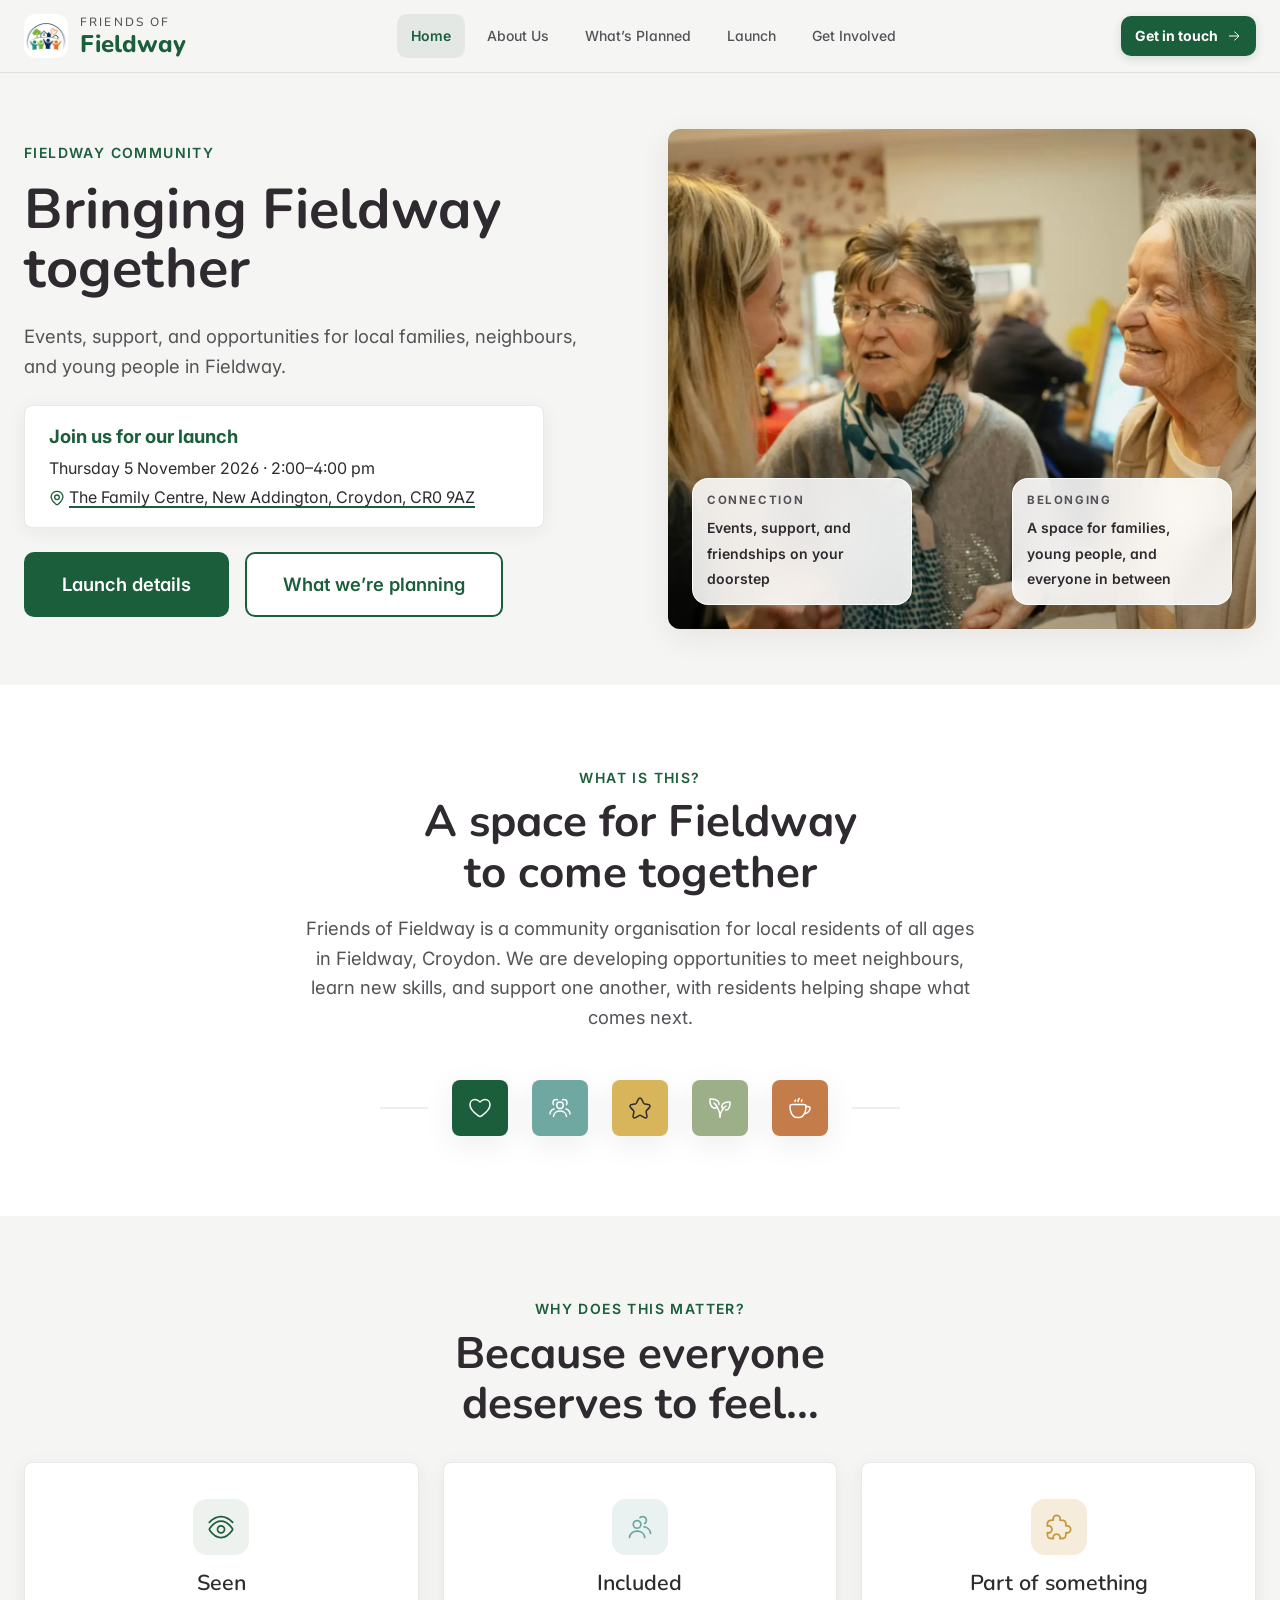
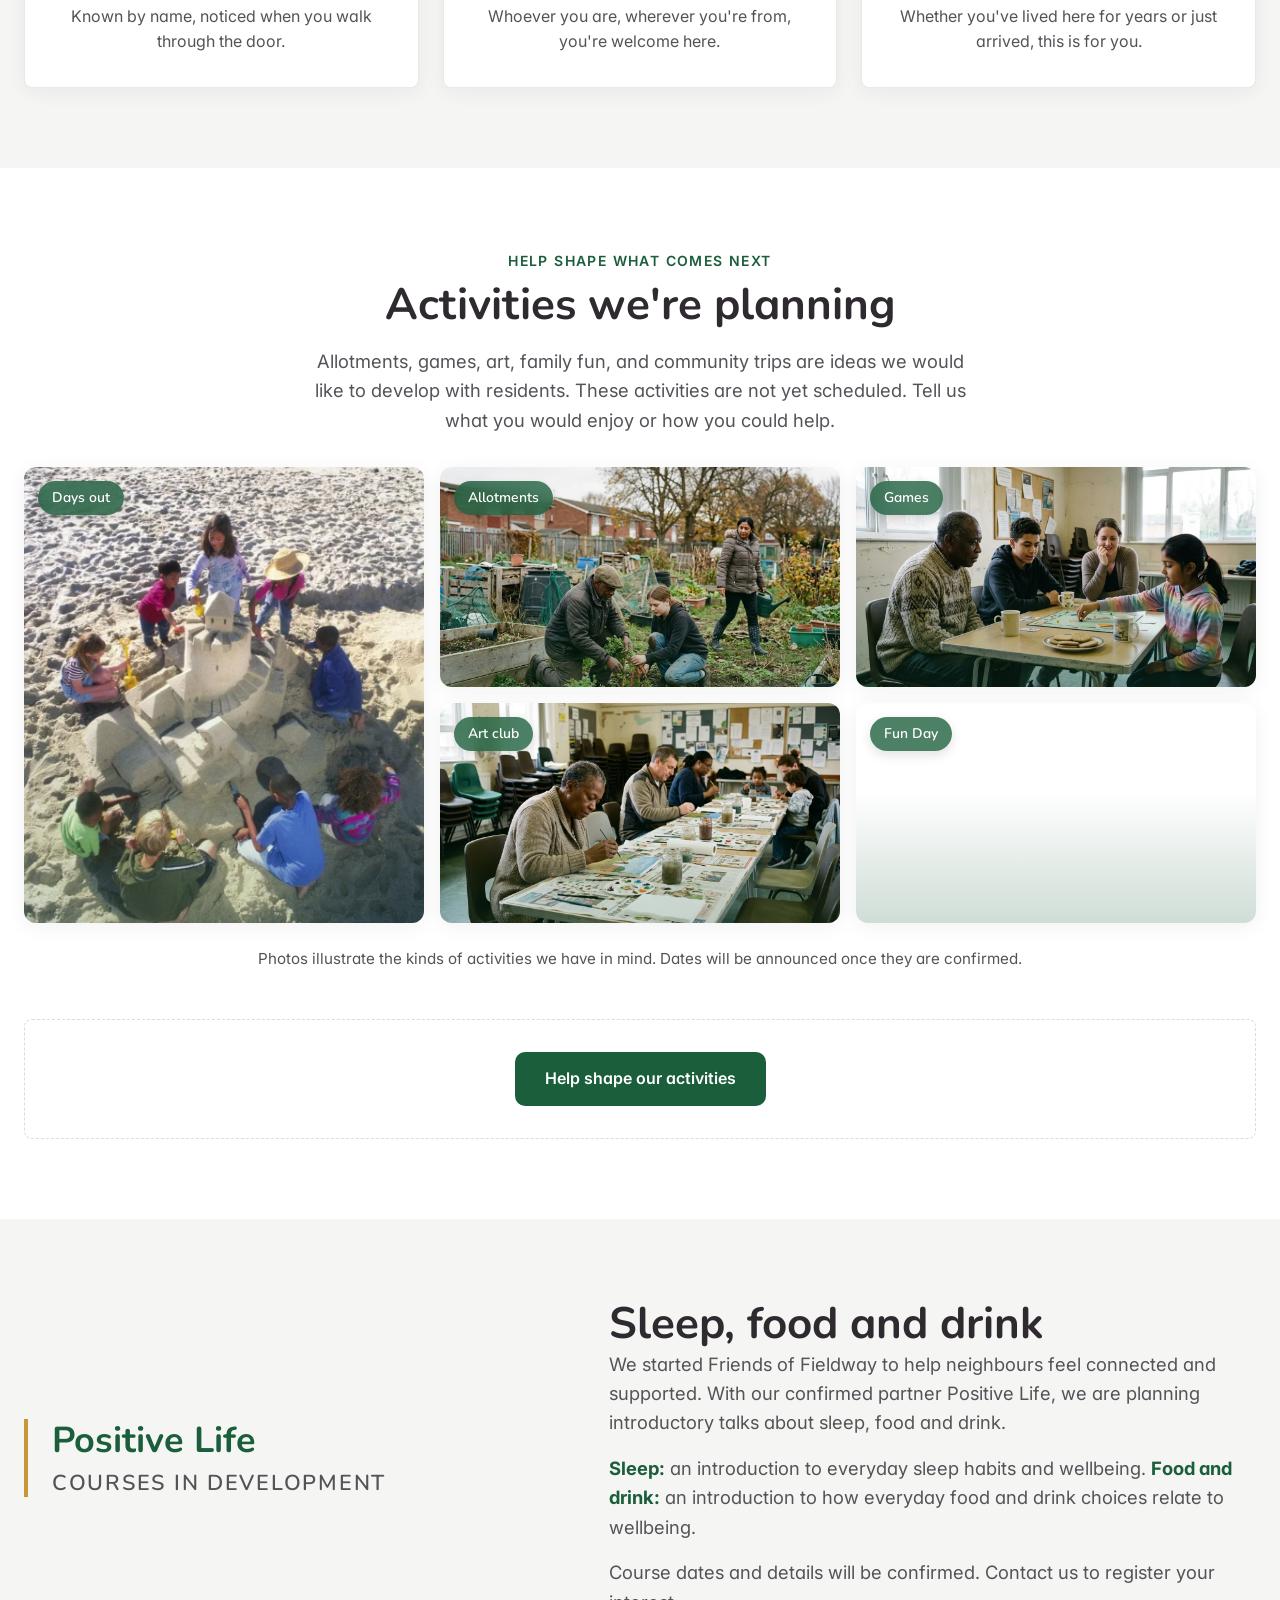
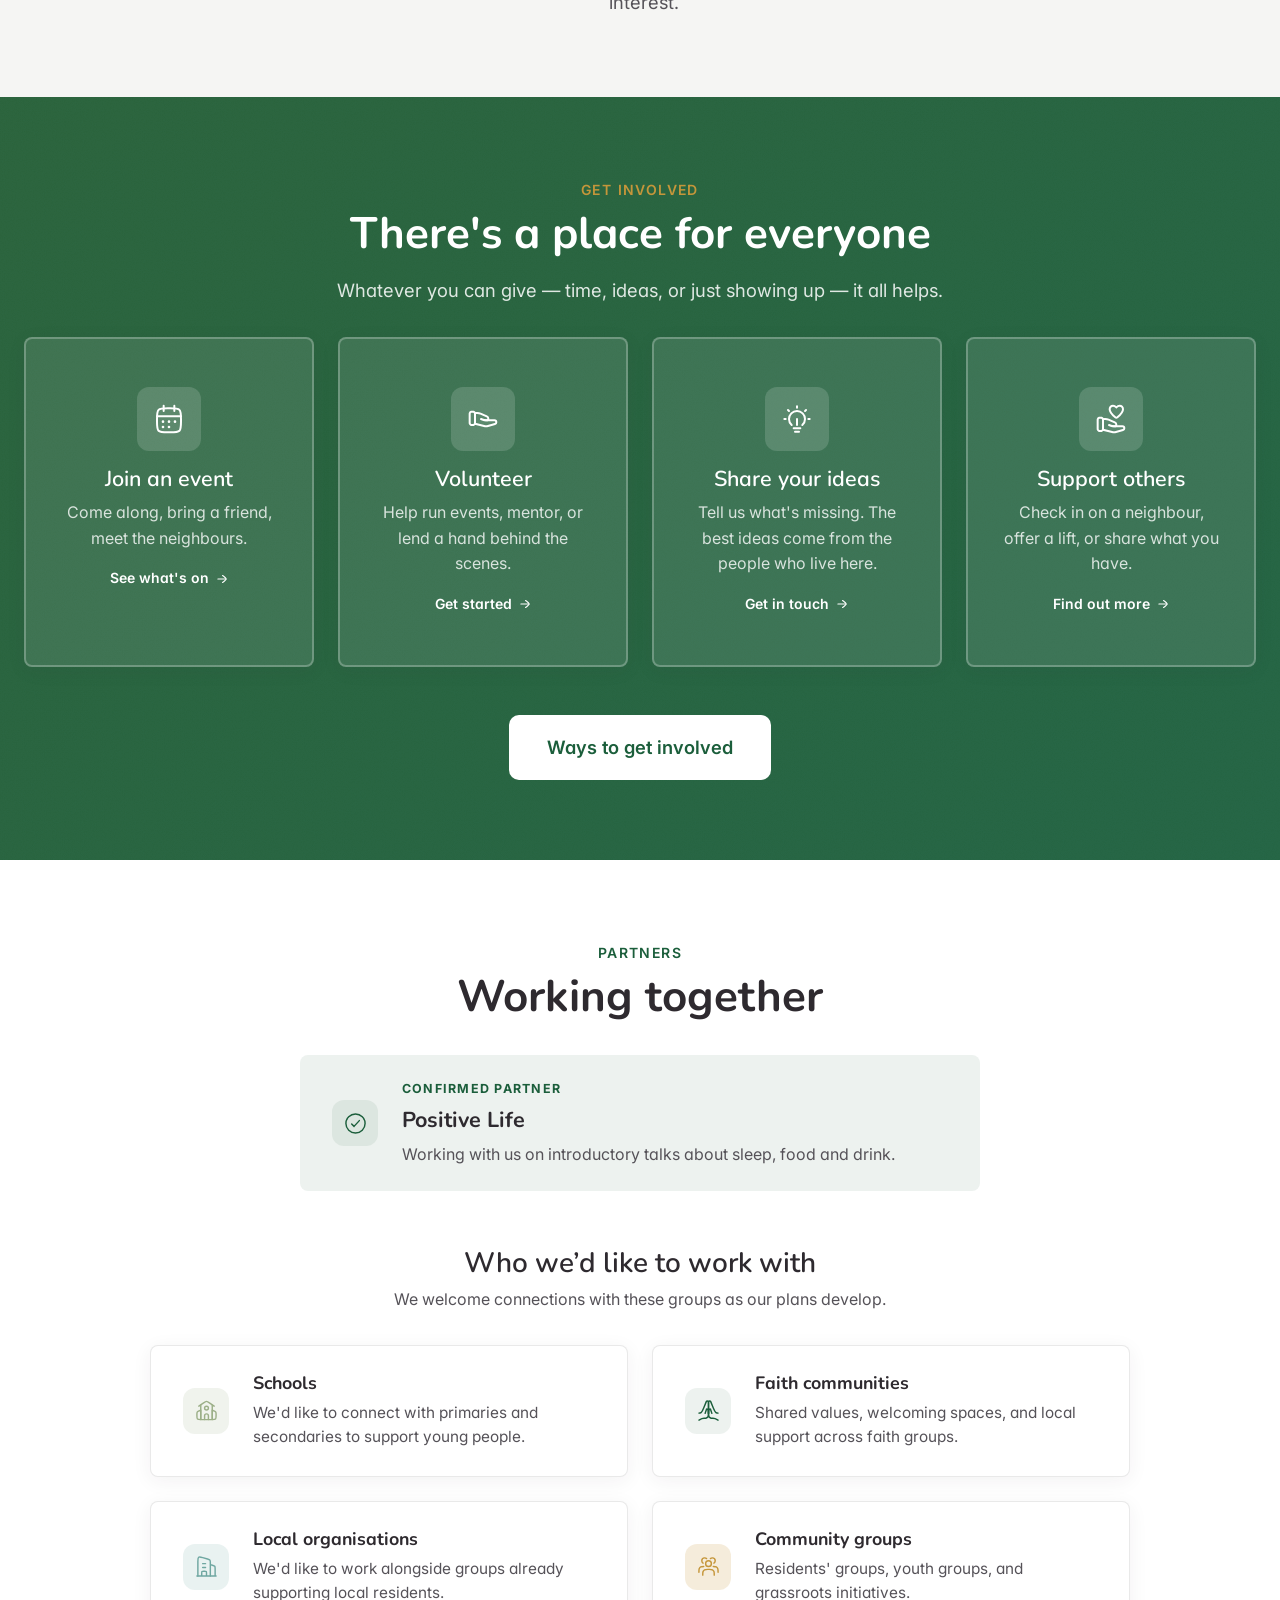
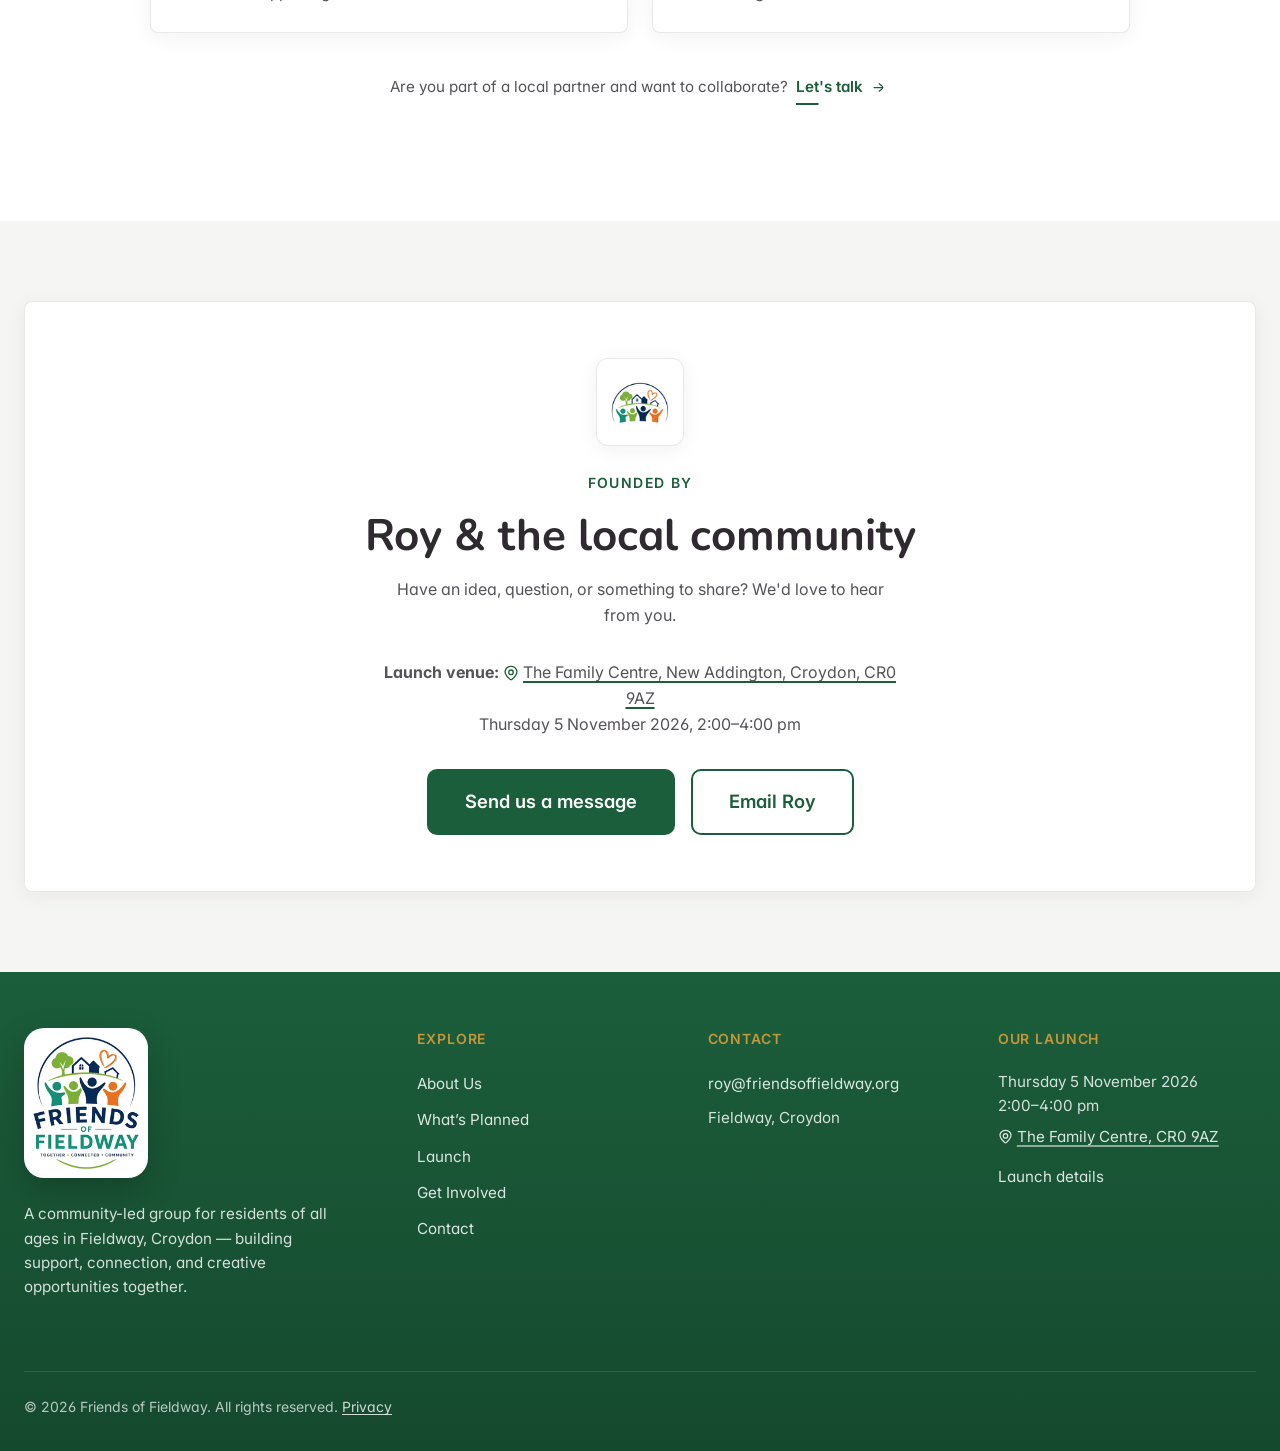
==== commit 8518efc9: "Replace illustrative photos with a consistent new set - Generate 15 new photos with fal.ai Nano Bana" ====
--- a/index.html
+++ b/index.html
@@ -209,19 +209,19 @@
               <figcaption class="gallery-item__caption">Days out</figcaption>
             </figure>
             <figure class="gallery-item reveal">
-              <img src="./assets/allotments-20260715.webp" alt="Neighbours tending vegetables together at a community allotment" width="1280" height="854" loading="lazy" decoding="async" />
+              <img src="./assets/gallery-allotments.webp" alt="Neighbours of different ages pulling up carrots at a community allotment" width="1264" height="848" loading="lazy" decoding="async" />
               <figcaption class="gallery-item__caption">Allotments</figcaption>
             </figure>
             <figure class="gallery-item reveal">
-              <img src="./assets/games-20260715.webp" alt="Neighbours of different ages enjoying board games together" width="1280" height="854" loading="lazy" decoding="async" />
+              <img src="./assets/gallery-games.webp" alt="A grandad, a teenager, a mum and a young girl playing a board game together" width="1264" height="848" loading="lazy" decoding="async" />
               <figcaption class="gallery-item__caption">Games</figcaption>
             </figure>
             <figure class="gallery-item reveal">
-              <img src="./assets/art-club-20260715.webp" alt="Community members creating art together at a workshop" width="1280" height="854" loading="lazy" decoding="async" />
+              <img src="./assets/gallery-art-club.webp" alt="Adults and children painting together at a drop-in art club" width="1264" height="848" loading="lazy" decoding="async" />
               <figcaption class="gallery-item__caption">Art club</figcaption>
             </figure>
             <figure class="gallery-item reveal">
-              <img src="./assets/fun-day-20260715.webp" alt="Families and neighbours enjoying a local community fun day" width="1280" height="854" loading="lazy" decoding="async" />
+              <img src="./assets/gallery-fun-day.webp" alt="Families on picnic blankets and children in a sack race at a community fun day" width="1264" height="848" loading="lazy" decoding="async" />
               <figcaption class="gallery-item__caption">Fun Day</figcaption>
             </figure>
           </div>
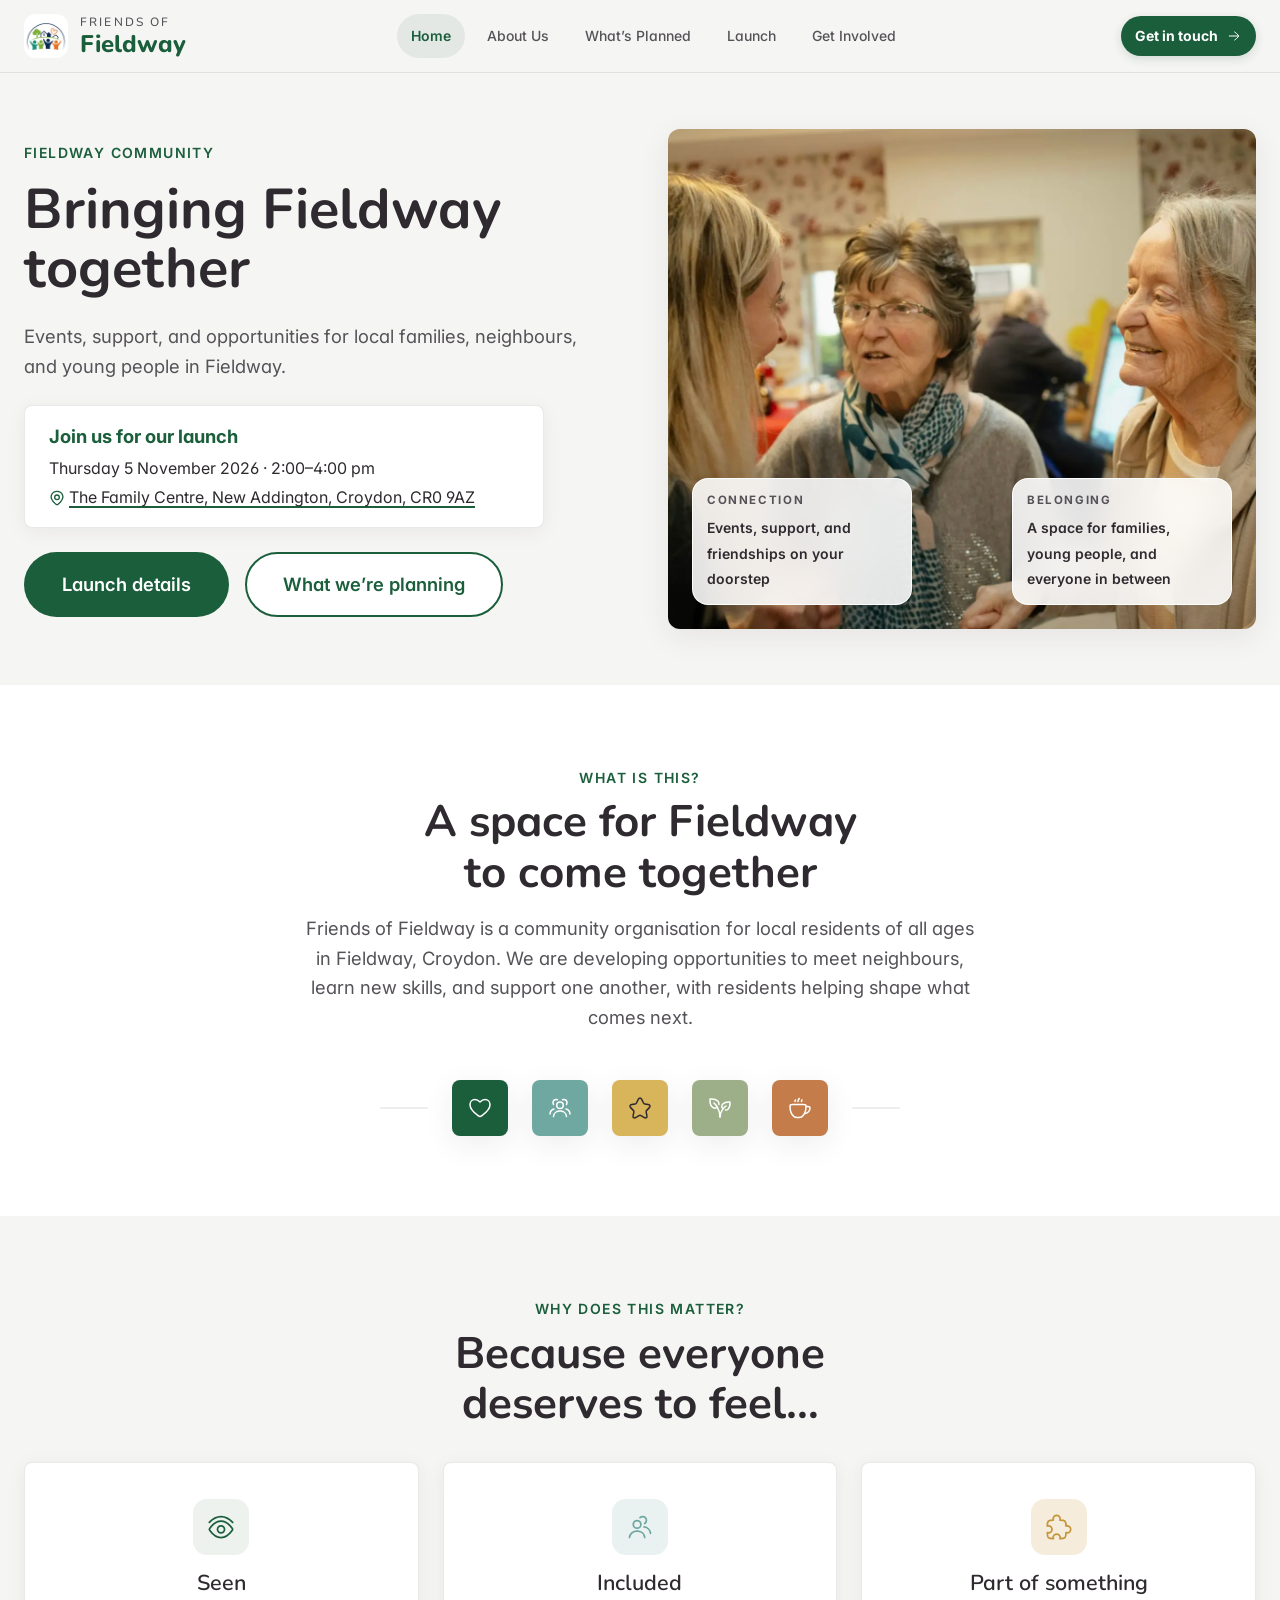
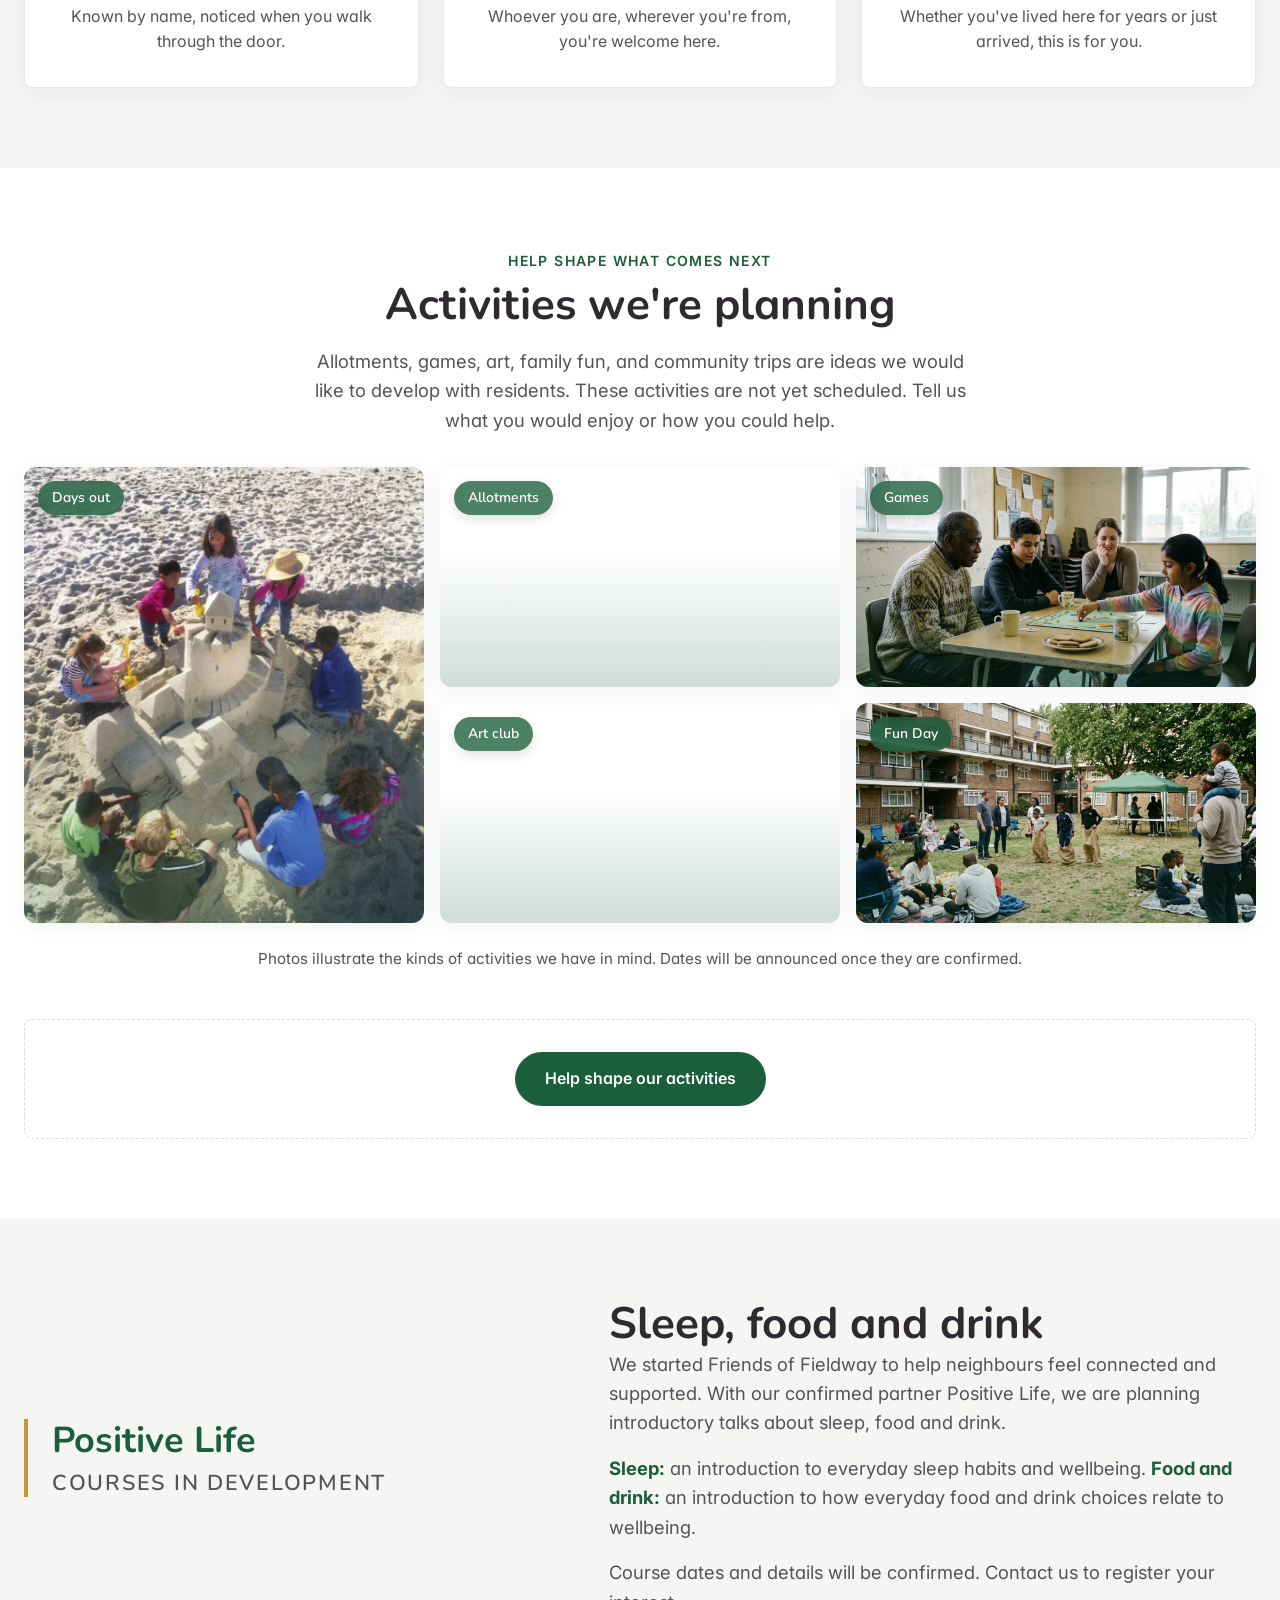
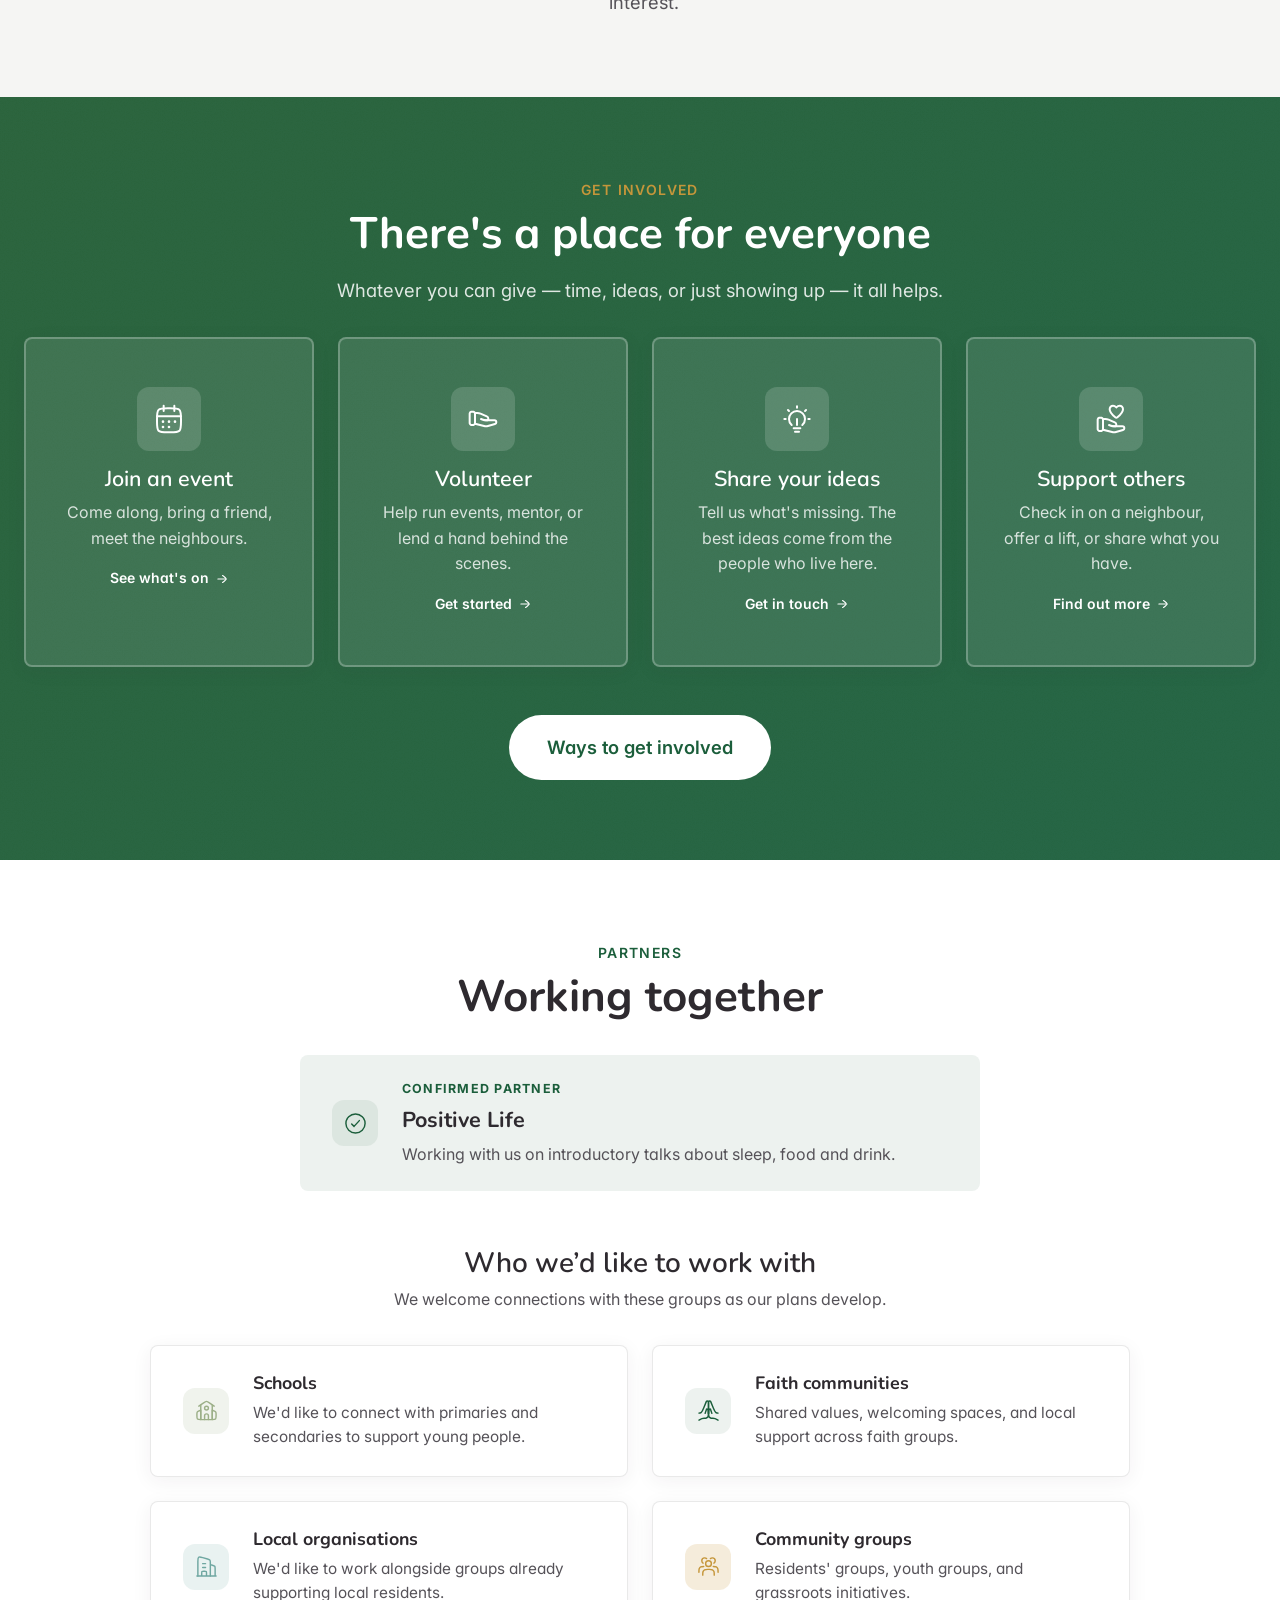
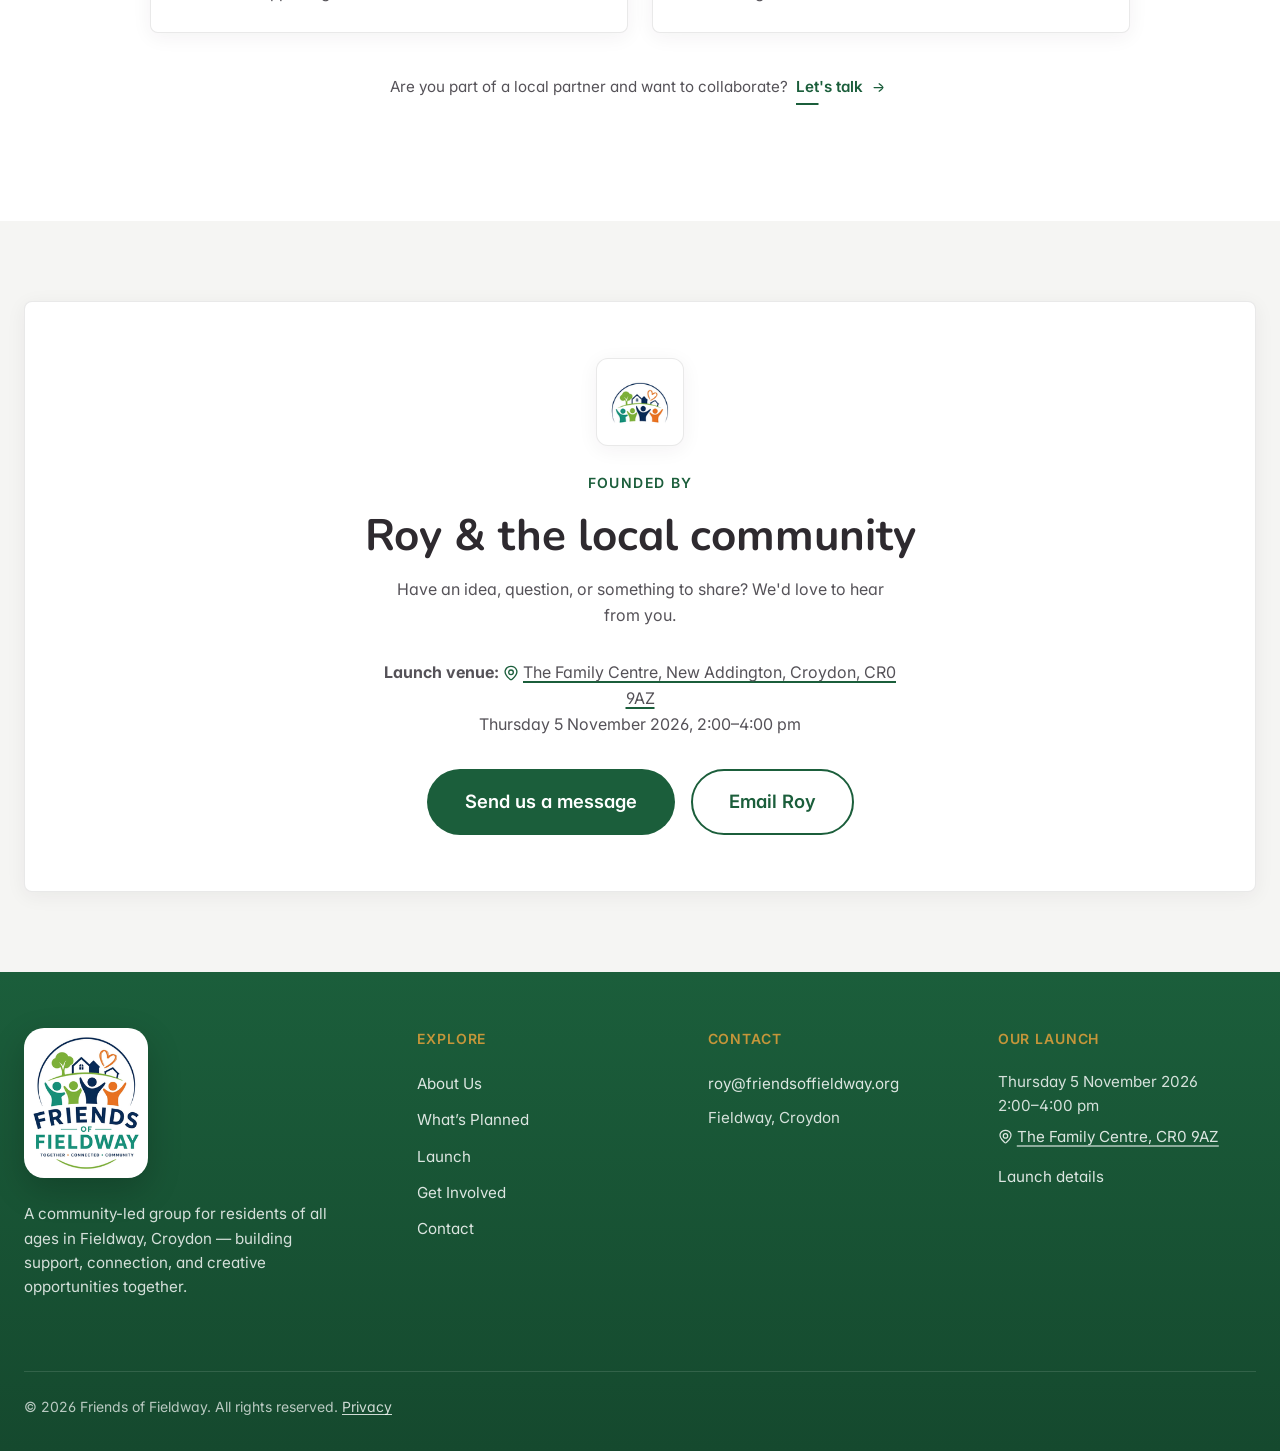
==== commit 70c19e87: "Make buttons pill-shaped Round all buttons, the header button, jump links and the desktop menu highl" ====
--- a/index.html
+++ b/index.html
@@ -56,7 +56,7 @@
     <link rel="preconnect" href="https://fonts.googleapis.com" />
     <link rel="preconnect" href="https://fonts.gstatic.com" crossorigin />
     <link href="https://fonts.googleapis.com/css2?family=Nunito:wght@400;500;600;700;800&amp;family=Inter:wght@400;500;600&amp;display=swap" rel="stylesheet" />
-    <link rel="stylesheet" href="./styles.css?v=20261011-10" />
+    <link rel="stylesheet" href="./styles.css?v=20261011-11" />
   </head>
   <body>
     <a href="#main" class="skip-link">Skip to main content</a>
--- a/styles.css
+++ b/styles.css
@@ -54,7 +54,7 @@
   --space-2xl: 3.5rem;
   --space-3xl: 5rem;
 
-  --radius-btn: 10px;
+  --radius-btn: 999px;
   --radius-card: 8px;
   --radius-input: 10px;
   --radius-img: 12px;
@@ -1841,7 +1841,7 @@
   display: block;
   padding: var(--space-md);
   background: var(--sage-light);
-  border-radius: var(--radius-btn);
+  border-radius: var(--radius-card);
   text-align: center;
   color: var(--success);
   font-weight: 500;
@@ -2812,7 +2812,7 @@
     font-size: 1.1rem;
   }
 
-  .nav__link--active { border-radius: var(--radius-btn); }
+  .nav__link--active { border-radius: 12px; }
 
   .nav__link--cta {
     display: inline-flex;
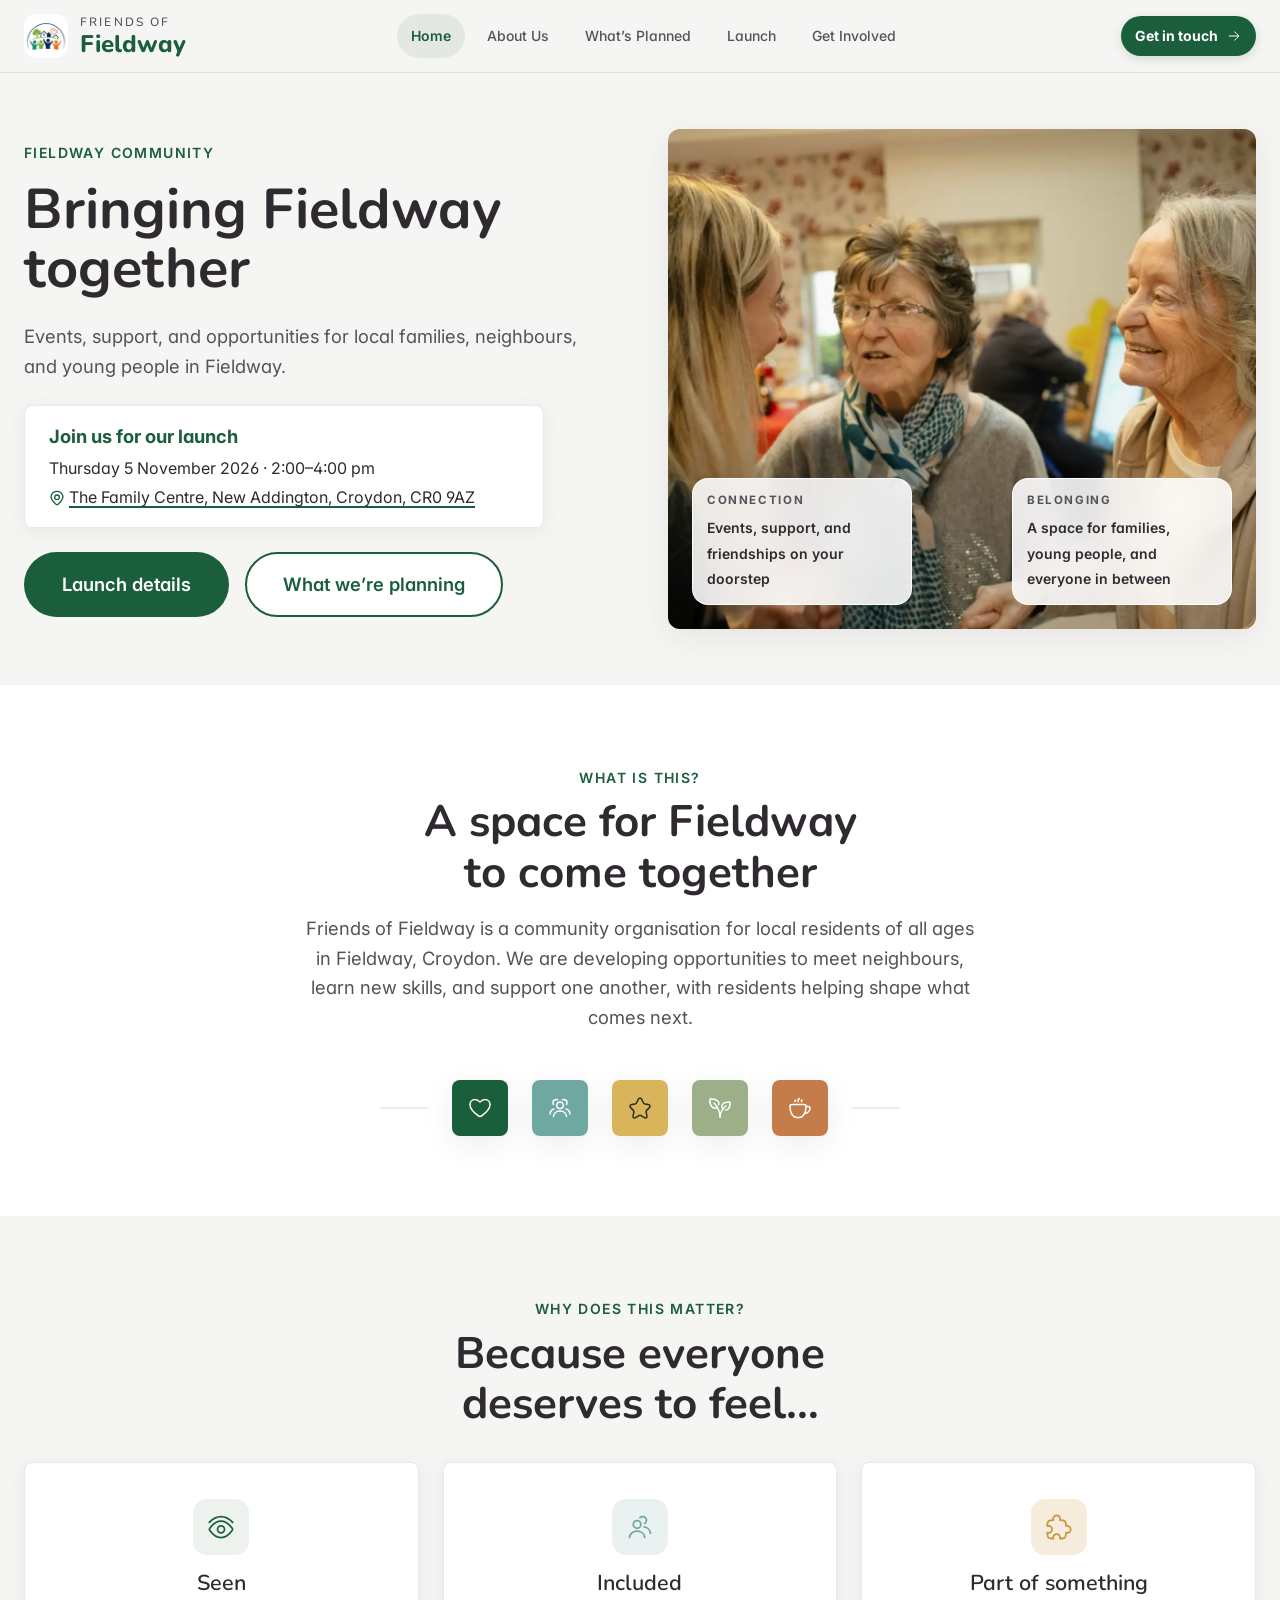
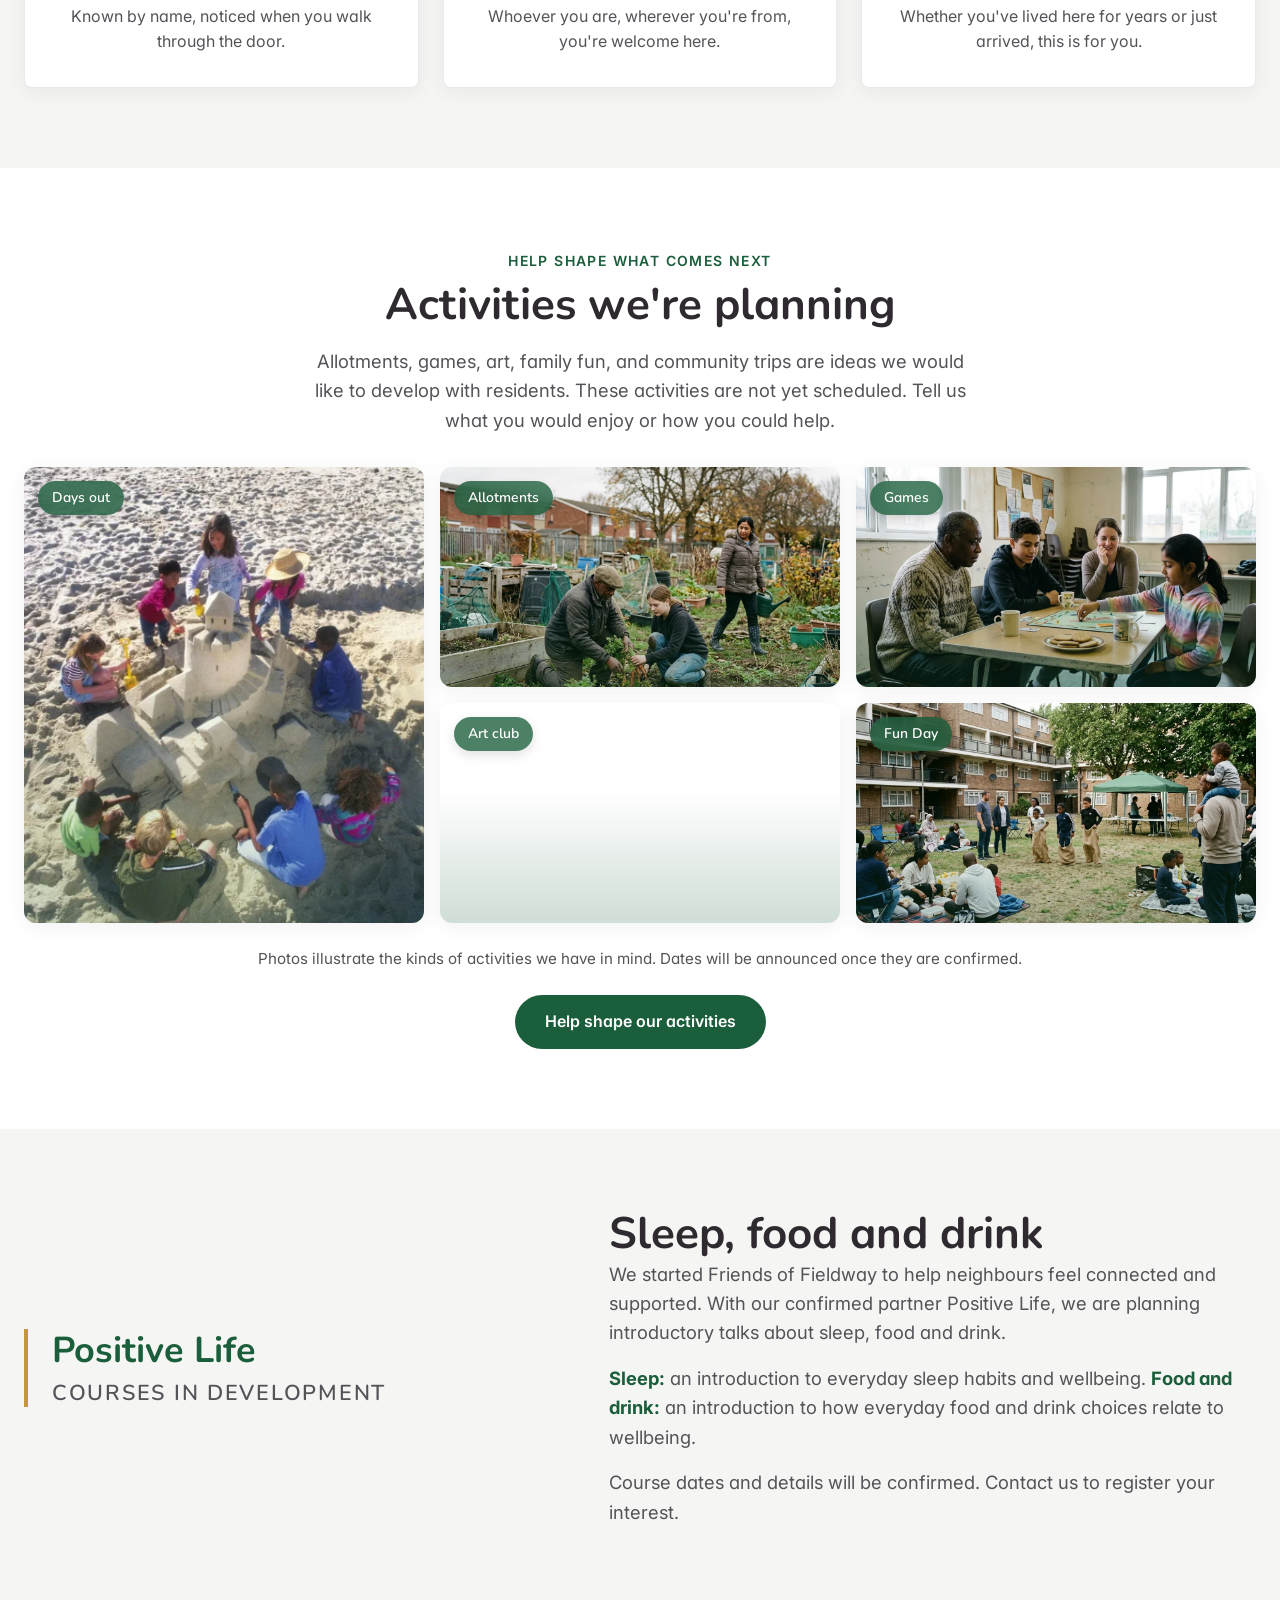
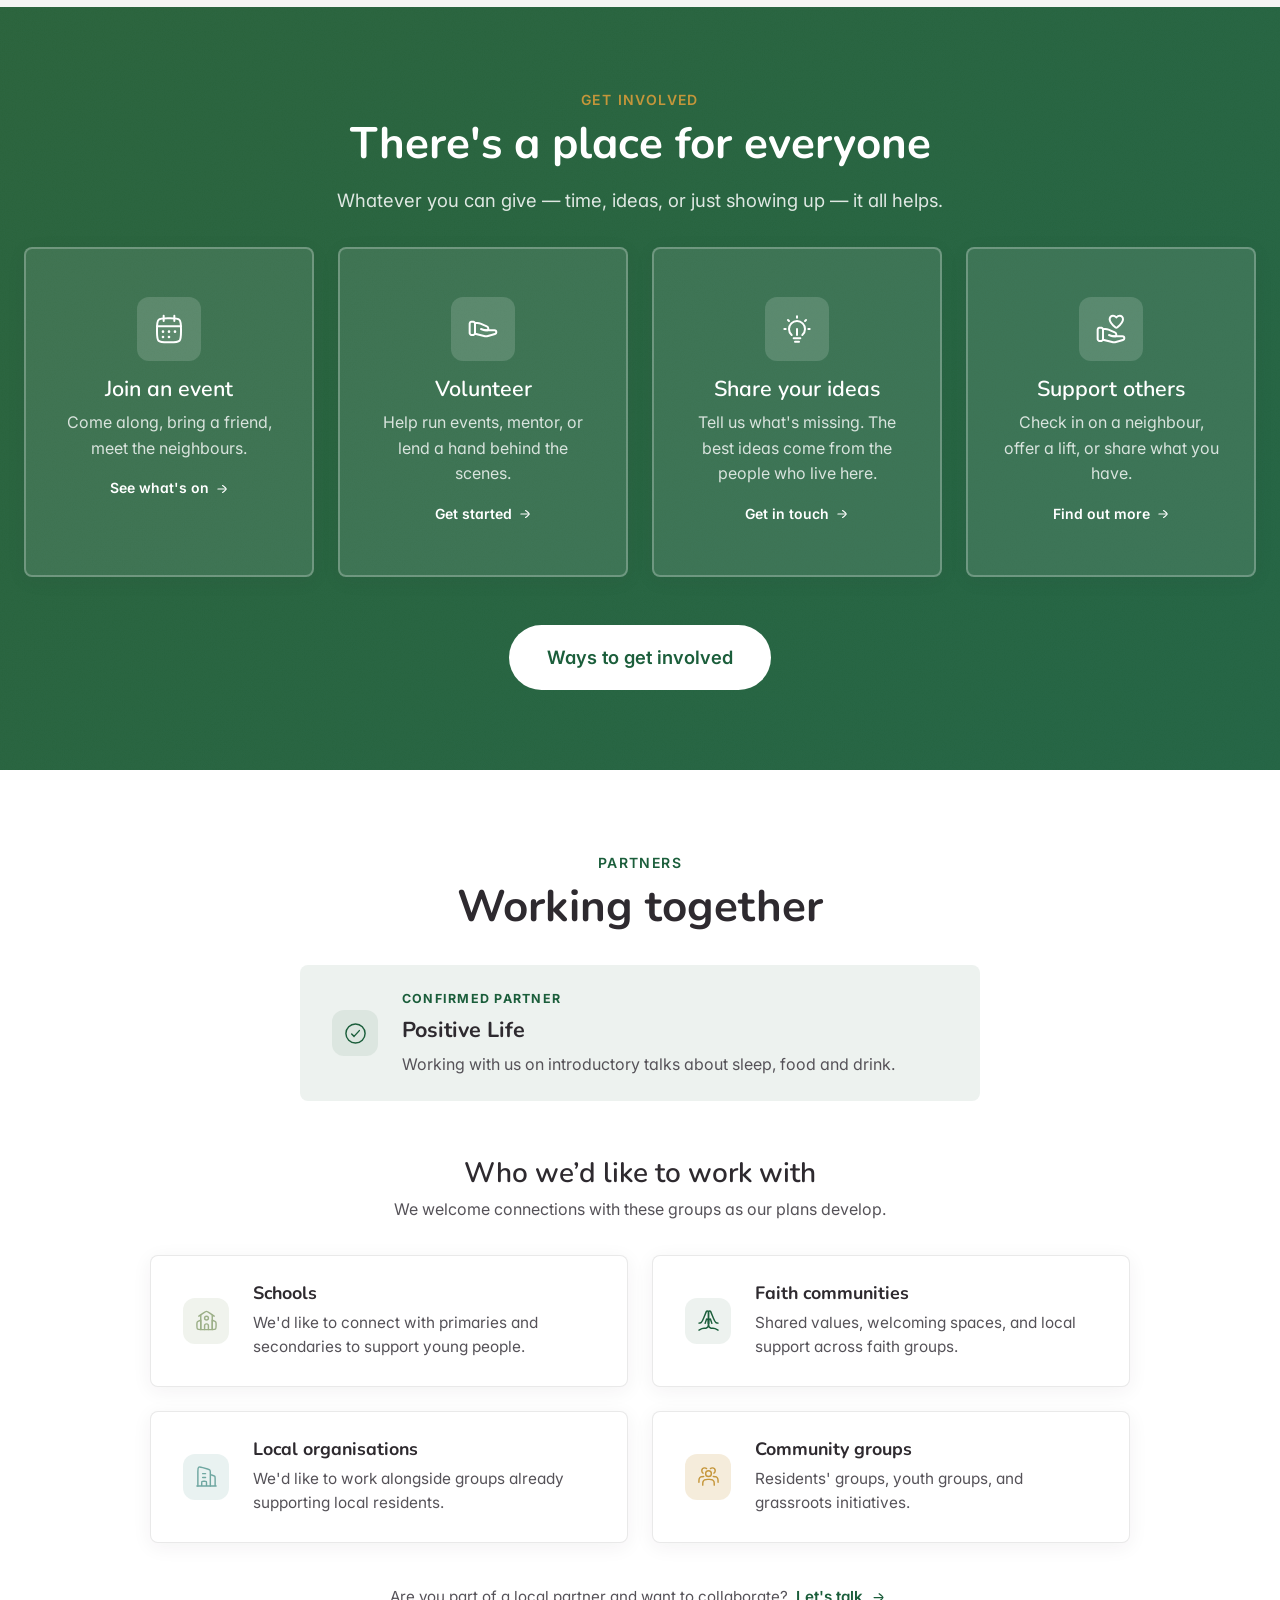
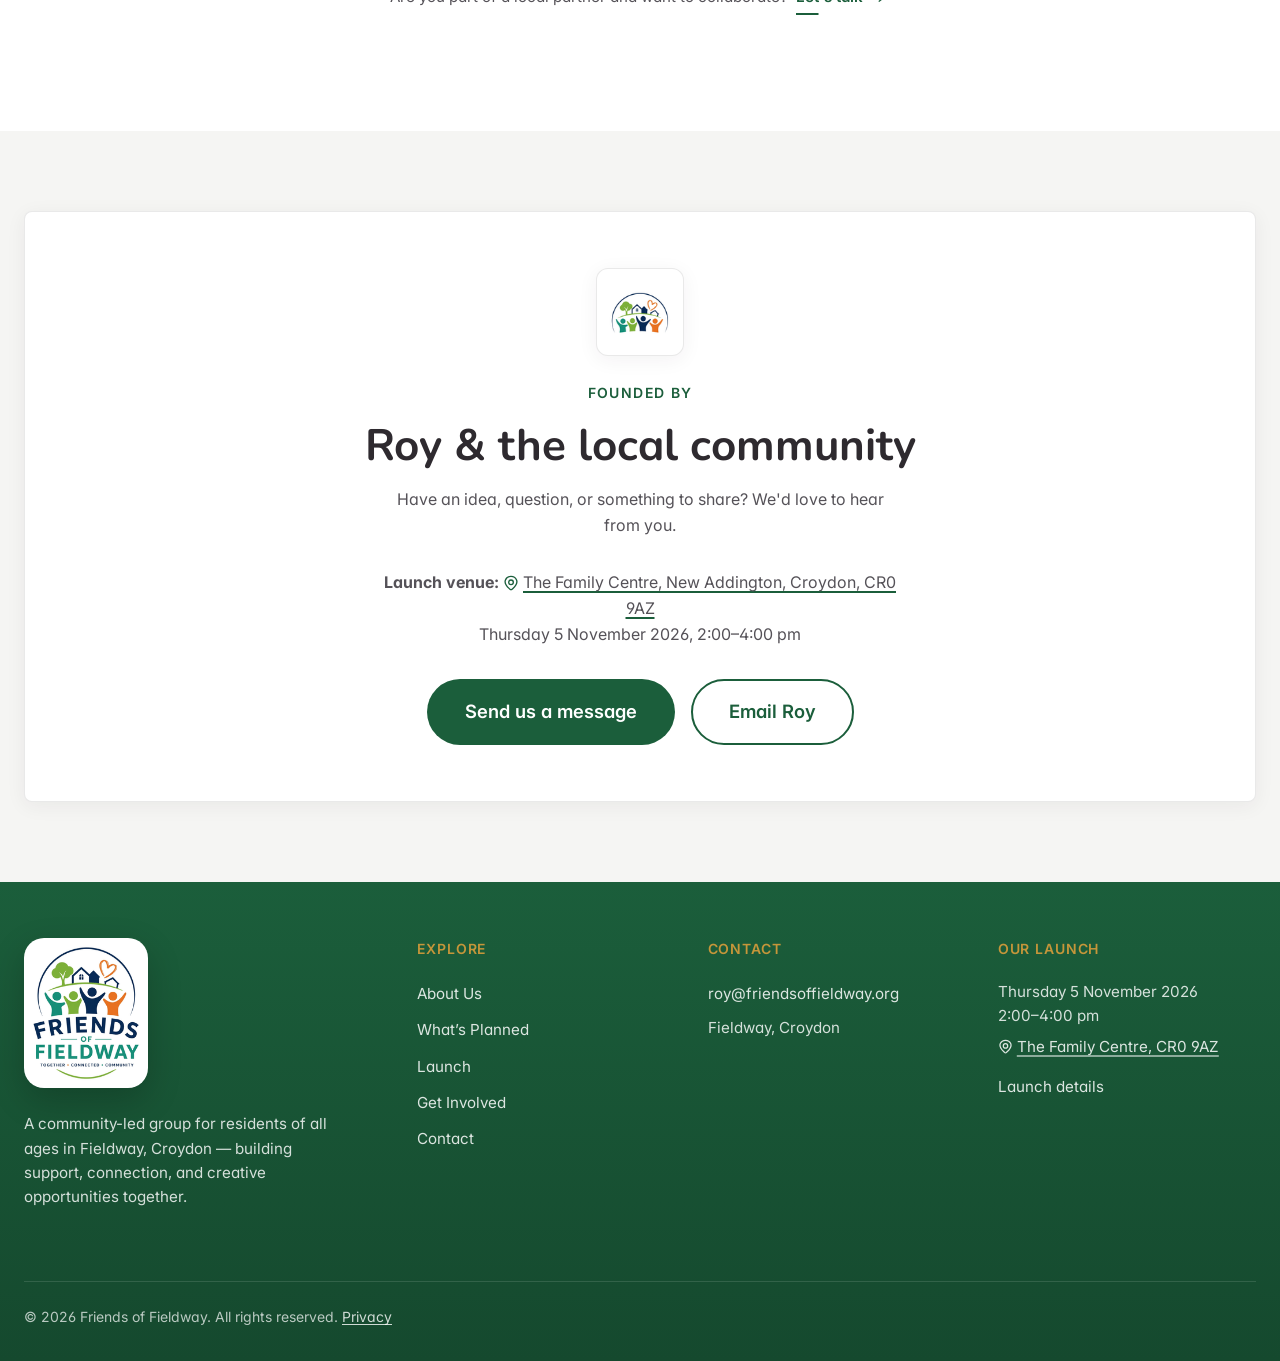
==== commit ea953da0: "Remove leftover dashed frames around calls to action The home gallery button no longer sits in an em" ====
--- a/index.html
+++ b/index.html
@@ -56,7 +56,7 @@
     <link rel="preconnect" href="https://fonts.googleapis.com" />
     <link rel="preconnect" href="https://fonts.gstatic.com" crossorigin />
     <link href="https://fonts.googleapis.com/css2?family=Nunito:wght@400;500;600;700;800&amp;family=Inter:wght@400;500;600&amp;display=swap" rel="stylesheet" />
-    <link rel="stylesheet" href="./styles.css?v=20261011-11" />
+    <link rel="stylesheet" href="./styles.css?v=20261011-12" />
   </head>
   <body>
     <a href="#main" class="skip-link">Skip to main content</a>
--- a/styles.css
+++ b/styles.css
@@ -1596,7 +1596,7 @@
 .programme-detail--suggest {
   justify-content: center;
   background: var(--green-light);
-  border: 1px dashed rgba(27, 94, 59, 0.3);
+  border: 1px solid rgba(27, 94, 59, 0.15);
   box-shadow: none;
 }
 
@@ -2524,25 +2524,10 @@
 
 .founder-closer .hero__actions { margin-bottom: 0; }
 
-/* ---------- Home: Story CTA block inside testimonials ---------- */
+/* ---------- Home: Call to action under the gallery ---------- */
 .story-cta {
-  margin-top: var(--space-xl);
+  margin-top: var(--space-md);
   text-align: center;
-  padding: var(--space-lg);
-  border: 1.5px dashed var(--border-strong);
-  border-radius: var(--radius-card);
-  background: var(--white);
-}
-
-.story-cta h3 {
-  font-size: var(--text-h3);
-  margin-bottom: var(--space-xs);
-  color: var(--green);
-}
-
-.story-cta p {
-  color: var(--grey);
-  margin-bottom: var(--space-md);
 }
 
 /* ---------- Home: About story single-column variant ---------- */
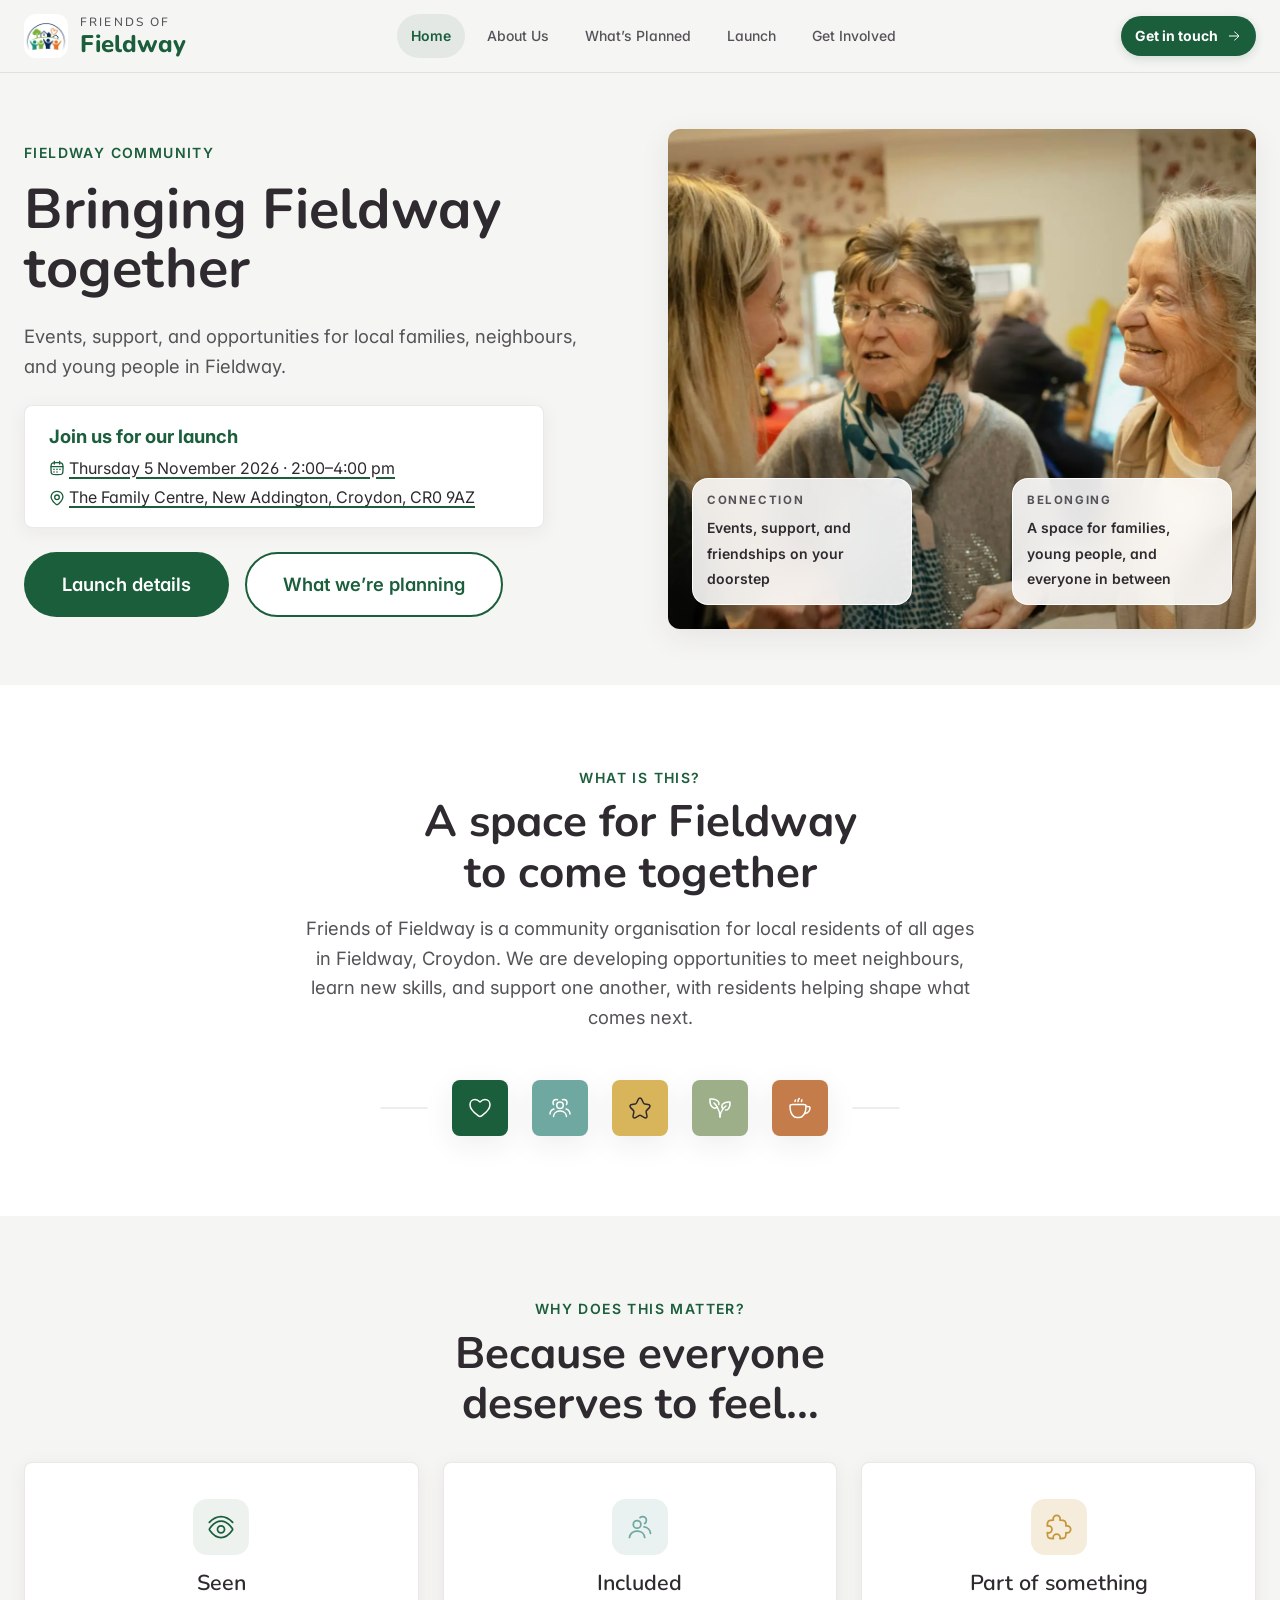
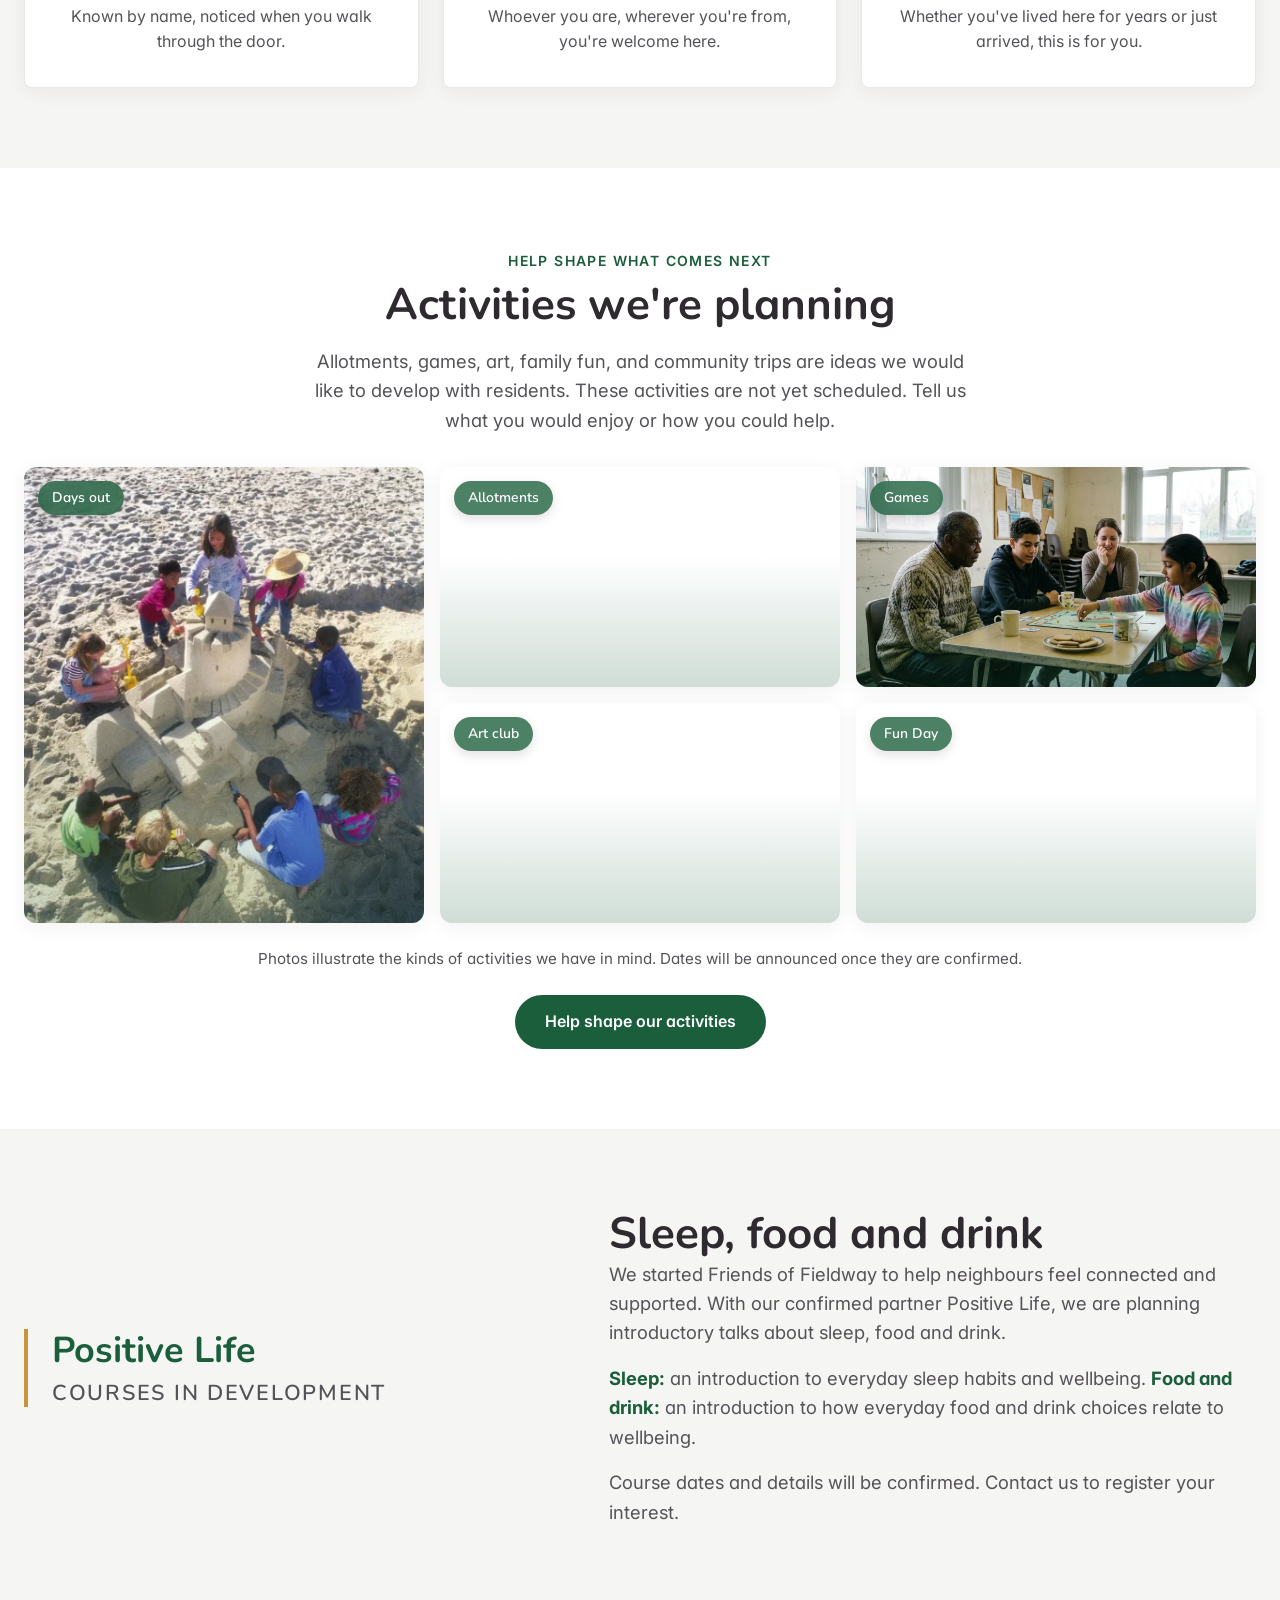
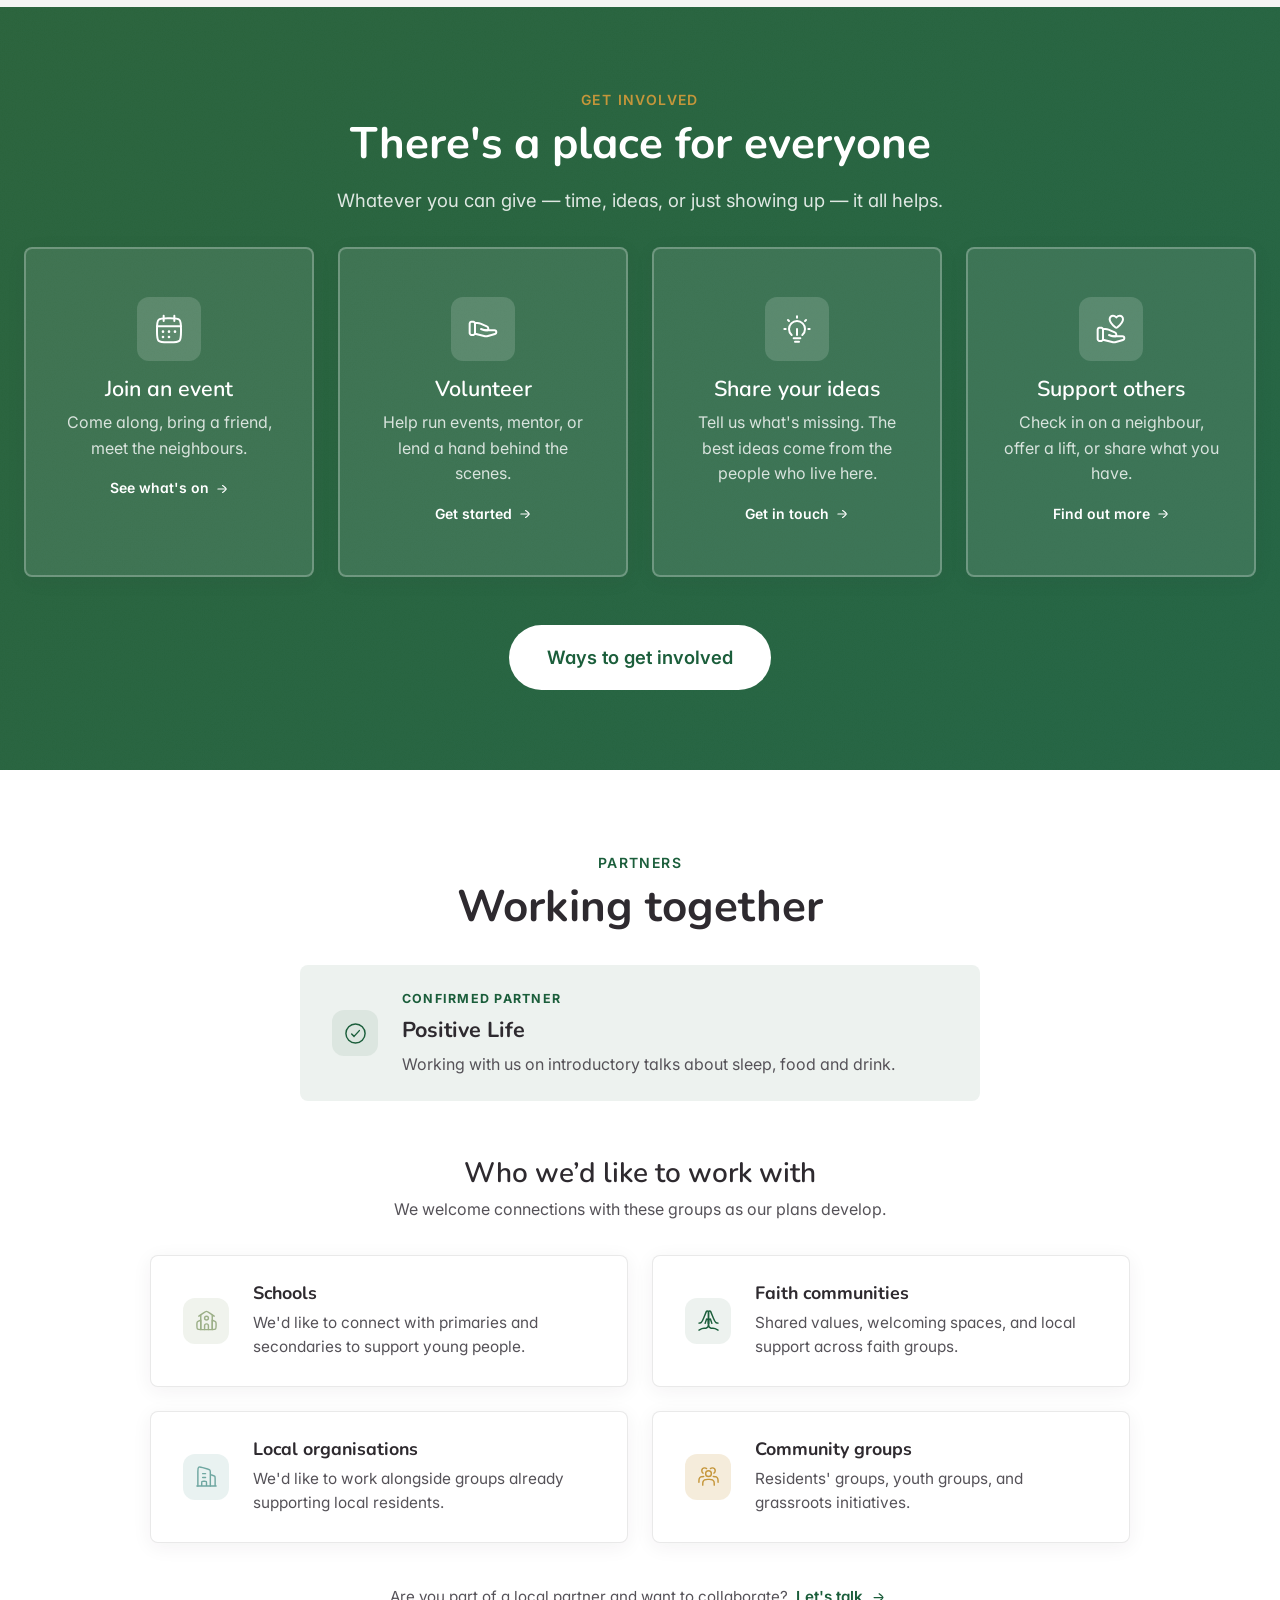
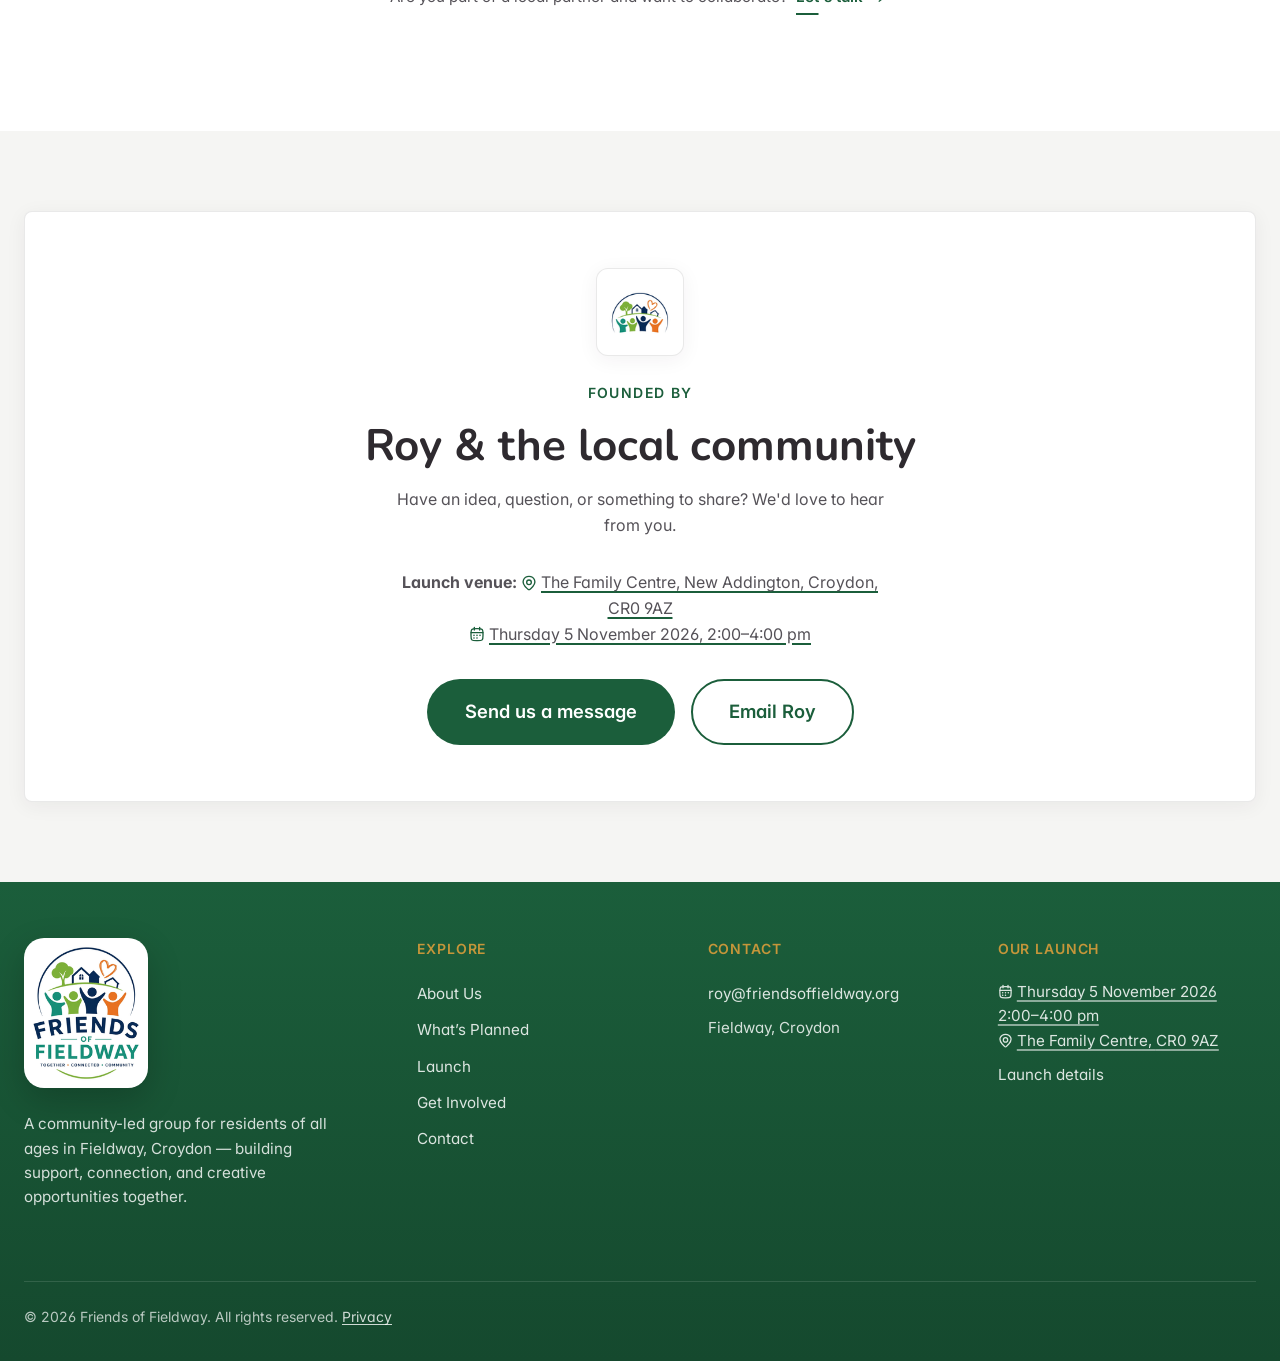
==== commit b09fc8fd: "Let visitors add the launch to their calendar from any date Every launch date and time on the site n" ====
--- a/index.html
+++ b/index.html
@@ -56,7 +56,7 @@
     <link rel="preconnect" href="https://fonts.googleapis.com" />
     <link rel="preconnect" href="https://fonts.gstatic.com" crossorigin />
     <link href="https://fonts.googleapis.com/css2?family=Nunito:wght@400;500;600;700;800&amp;family=Inter:wght@400;500;600&amp;display=swap" rel="stylesheet" />
-    <link rel="stylesheet" href="./styles.css?v=20261011-12" />
+    <link rel="stylesheet" href="./styles.css?v=20261011-14" />
   </head>
   <body>
     <a href="#main" class="skip-link">Skip to main content</a>
@@ -106,8 +106,8 @@
             </p>
             <div class="launch-announcement">
               <strong>Join us for our launch</strong>
-              <p><time datetime="2026-11-05T14:00">Thursday 5 November 2026</time> &middot; <span class="nowrap">2:00&ndash;4:00 pm</span></p>
-              <p><a class="map-link" href="https://www.google.com/maps/dir/?api=1&amp;destination=The+Family+Centre%2C+Fieldway%2C+New+Addington%2C+Croydon%2C+CR0+9AZ%2C+UK" target="_blank" rel="noopener">The Family Centre, New Addington, Croydon, CR0 9AZ<span class="sr-only"> (opens Google Maps)</span></a></p>
+              <p><a class="calendar-link" href="./assets/fieldway-launch-2026.ics" download><time datetime="2026-11-05T14:00">Thursday 5 November 2026</time> &middot; <span class="nowrap">2:00&ndash;4:00 pm</span><span class="sr-only"> (add to your calendar)</span></a></p>
+              <p><a class="map-link" href="https://www.google.com/maps/dir/?api=1&amp;destination=The+Family+Centre%2C+Fieldway%2C+New+Addington%2C+Croydon%2C+CR0+9AZ%2C+UK" target="_blank" rel="noopener">The Family Centre, New Addington, Croydon, <span class="nowrap">CR0 9AZ</span><span class="sr-only"> (opens Google Maps)</span></a></p>
             </div>
             <div class="hero__actions">
               <a class="btn btn--primary btn--lg" href="./events.html">Launch details</a>
@@ -375,7 +375,7 @@
             <p class="section__eyebrow">Founded by</p>
             <h2>Roy &amp; the local community</h2>
             <p>Have an idea, question, or something to share? We'd love to hear from you.</p>
-            <p><strong>Launch venue:</strong> <a class="map-link" href="https://www.google.com/maps/dir/?api=1&amp;destination=The+Family+Centre%2C+Fieldway%2C+New+Addington%2C+Croydon%2C+CR0+9AZ%2C+UK" target="_blank" rel="noopener">The Family Centre, New Addington, Croydon, CR0 9AZ<span class="sr-only"> (opens Google Maps)</span></a><br />Thursday 5 November 2026, 2:00&ndash;4:00 pm</p>
+            <p><strong>Launch venue:</strong> <a class="map-link" href="https://www.google.com/maps/dir/?api=1&amp;destination=The+Family+Centre%2C+Fieldway%2C+New+Addington%2C+Croydon%2C+CR0+9AZ%2C+UK" target="_blank" rel="noopener">The Family Centre, New Addington, Croydon, <span class="nowrap">CR0 9AZ</span><span class="sr-only"> (opens Google Maps)</span></a><br /><a class="calendar-link" href="./assets/fieldway-launch-2026.ics" download><time datetime="2026-11-05T14:00">Thursday 5 November 2026</time>, <span class="nowrap">2:00&ndash;4:00 pm</span><span class="sr-only"> (add to your calendar)</span></a></p>
             <div class="hero__actions">
               <a class="btn btn--primary btn--lg" href="./contact.html">Send us a message</a>
               <a class="btn btn--secondary btn--lg" href="mailto:roy@friendsoffieldway.org">Email Roy</a>
@@ -411,7 +411,7 @@
           </div>
           <div class="footer__col">
             <strong>Our launch</strong>
-            <p>Thursday 5 November 2026<br />2:00&ndash;4:00 pm<br /><a class="map-link" href="https://www.google.com/maps/dir/?api=1&amp;destination=The+Family+Centre%2C+Fieldway%2C+New+Addington%2C+Croydon%2C+CR0+9AZ%2C+UK" target="_blank" rel="noopener">The Family Centre, CR0 9AZ<span class="sr-only"> (opens Google Maps)</span></a></p>
+            <p><a class="calendar-link" href="./assets/fieldway-launch-2026.ics" download><time datetime="2026-11-05T14:00">Thursday 5 November 2026</time><br /><span class="nowrap">2:00&ndash;4:00 pm</span><span class="sr-only"> (add to your calendar)</span></a><br /><a class="map-link" href="https://www.google.com/maps/dir/?api=1&amp;destination=The+Family+Centre%2C+Fieldway%2C+New+Addington%2C+Croydon%2C+CR0+9AZ%2C+UK" target="_blank" rel="noopener">The Family Centre, <span class="nowrap">CR0 9AZ</span><span class="sr-only"> (opens Google Maps)</span></a></p>
             <a href="./events.html">Launch details</a>
           </div>
         </div>
--- a/styles.css
+++ b/styles.css
@@ -69,6 +69,7 @@
 
   /* Hugeicons (MIT) arrows, used as masks so they take the text colour. */
   --icon-arrow-right: url("data:image/svg+xml,%3Csvg xmlns='http://www.w3.org/2000/svg' viewBox='0 0 24 24' fill='none'%3E%3Cpath d='M18.5 12L4.99997 12' stroke='black' stroke-linecap='round' stroke-linejoin='round' stroke-width='2'/%3E%3Cpath d='M13 18C13 18 19 13.5811 19 12C19 10.4188 13 6 13 6' stroke='black' stroke-linecap='round' stroke-linejoin='round' stroke-width='2'/%3E%3C/svg%3E");
+  --icon-calendar: url("data:image/svg+xml,%3Csvg xmlns='http://www.w3.org/2000/svg' viewBox='0 0 24 24' fill='none'%3E%3Cpath d='M16 2V6M8 2V6' stroke='black' stroke-linecap='round' stroke-linejoin='round' stroke-width='2'/%3E%3Cpath d='M13 4H11C7.22876 4 5.34315 4 4.17157 5.17157C3 6.34315 3 8.22876 3 12V14C3 17.7712 3 19.6569 4.17157 20.8284C5.34315 22 7.22876 22 11 22H13C16.7712 22 18.6569 22 19.8284 20.8284C21 19.6569 21 17.7712 21 14V12C21 8.22876 21 6.34315 19.8284 5.17157C18.6569 4 16.7712 4 13 4Z' stroke='black' stroke-linecap='round' stroke-linejoin='round' stroke-width='2'/%3E%3Cpath d='M3 10H21' stroke='black' stroke-linecap='round' stroke-linejoin='round' stroke-width='2'/%3E%3Cpath d='M12.1258 14H12.0008M12.1258 18H12.0008M7.625 14H7.5M7.625 18H7.5M16.625 14H16.5M12.2508 14C12.2508 14.1381 12.1389 14.25 12.0008 14.25C11.8628 14.25 11.7508 14.1381 11.7508 14C11.7508 13.8619 11.8628 13.75 12.0008 13.75C12.1389 13.75 12.2508 13.8619 12.2508 14ZM12.2508 18C12.2508 18.1381 12.1389 18.25 12.0008 18.25C11.8628 18.25 11.7508 18.1381 11.7508 18C11.7508 17.8619 11.8628 17.75 12.0008 17.75C12.1389 17.75 12.2508 17.8619 12.2508 18ZM7.75 14C7.75 14.1381 7.63807 14.25 7.5 14.25C7.36193 14.25 7.25 14.1381 7.25 14C7.25 13.8619 7.36193 13.75 7.5 13.75C7.63807 13.75 7.75 13.8619 7.75 14ZM7.75 18C7.75 18.1381 7.63807 18.25 7.5 18.25C7.36193 18.25 7.25 18.1381 7.25 18C7.25 17.8619 7.36193 17.75 7.5 17.75C7.63807 17.75 7.75 17.8619 7.75 18ZM16.75 14C16.75 14.1381 16.6381 14.25 16.5 14.25C16.3619 14.25 16.25 14.1381 16.25 14C16.25 13.8619 16.3619 13.75 16.5 13.75C16.6381 13.75 16.75 13.8619 16.75 14Z' stroke='black' stroke-linecap='round' stroke-linejoin='round' stroke-width='2'/%3E%3C/svg%3E");
   --icon-location: url("data:image/svg+xml,%3Csvg xmlns='http://www.w3.org/2000/svg' viewBox='0 0 24 24' fill='none'%3E%3Cpath d='M13.6177 21.367C13.1841 21.773 12.6044 22 12.0011 22C11.3978 22 10.8182 21.773 10.3845 21.367C6.41302 17.626 1.09076 13.4469 3.68627 7.37966C5.08963 4.09916 8.45834 2 12.0011 2C15.5439 2 18.9126 4.09916 20.316 7.37966C22.9082 13.4393 17.599 17.6389 13.6177 21.367Z' stroke='black' stroke-width='2'/%3E%3Cpath d='M15.5 11C15.5 12.933 13.933 14.5 12 14.5C10.067 14.5 8.5 12.933 8.5 11C8.5 9.067 10.067 7.5 12 7.5C13.933 7.5 15.5 9.067 15.5 11Z' stroke='black' stroke-width='2'/%3E%3C/svg%3E");
 
   --container-max: 1280px;
@@ -183,8 +184,9 @@
 
 .nowrap { white-space: nowrap; }
 
-/* Venue addresses open directions in Google Maps. */
-.map-link {
+/* Venue addresses open directions in Google Maps; launch dates add the event to a calendar. */
+.map-link,
+.calendar-link {
   color: inherit;
   text-decoration: underline;
   text-decoration-color: var(--green);
@@ -192,7 +194,8 @@
   text-underline-offset: 3px;
 }
 
-.map-link::before {
+.map-link::before,
+.calendar-link::before {
   margin-right: 0.25em;
   color: var(--green);
 }
@@ -201,7 +204,8 @@
 .card__link::after,
 .event__action::after,
 .hero__inline-link::after,
-.map-link::before {
+.map-link::before,
+.calendar-link::before {
   content: '';
   display: inline-block;
   width: 1em;
@@ -217,14 +221,31 @@
   mask-image: var(--icon-location);
 }
 
+.calendar-link::before {
+  -webkit-mask-image: var(--icon-calendar);
+  mask-image: var(--icon-calendar);
+}
+
+/* Footer links are flex rows; these multi-line links need to flow as text. */
+.footer__col .map-link,
+.footer__col .calendar-link {
+  display: inline;
+  min-height: 0;
+  padding: 0;
+}
+
 .site-footer .map-link,
-.site-footer .map-link::before { color: rgba(255, 255, 255, 0.85); text-decoration-color: rgba(255, 255, 255, 0.5); }
+.site-footer .map-link::before,
+.site-footer .calendar-link,
+.site-footer .calendar-link::before { color: rgba(255, 255, 255, 0.85); text-decoration-color: rgba(255, 255, 255, 0.5); }
 
 .header-contact-cta svg { width: 16px; height: 16px; flex-shrink: 0; }
 
 @media (hover: hover) and (pointer: fine) {
-.map-link:hover { color: var(--green); }
-.site-footer .map-link:hover { color: var(--white); }
+.map-link:hover,
+.calendar-link:hover { color: var(--green); }
+.site-footer .map-link:hover,
+.site-footer .calendar-link:hover { color: var(--white); }
 }
 
 .sr-only {
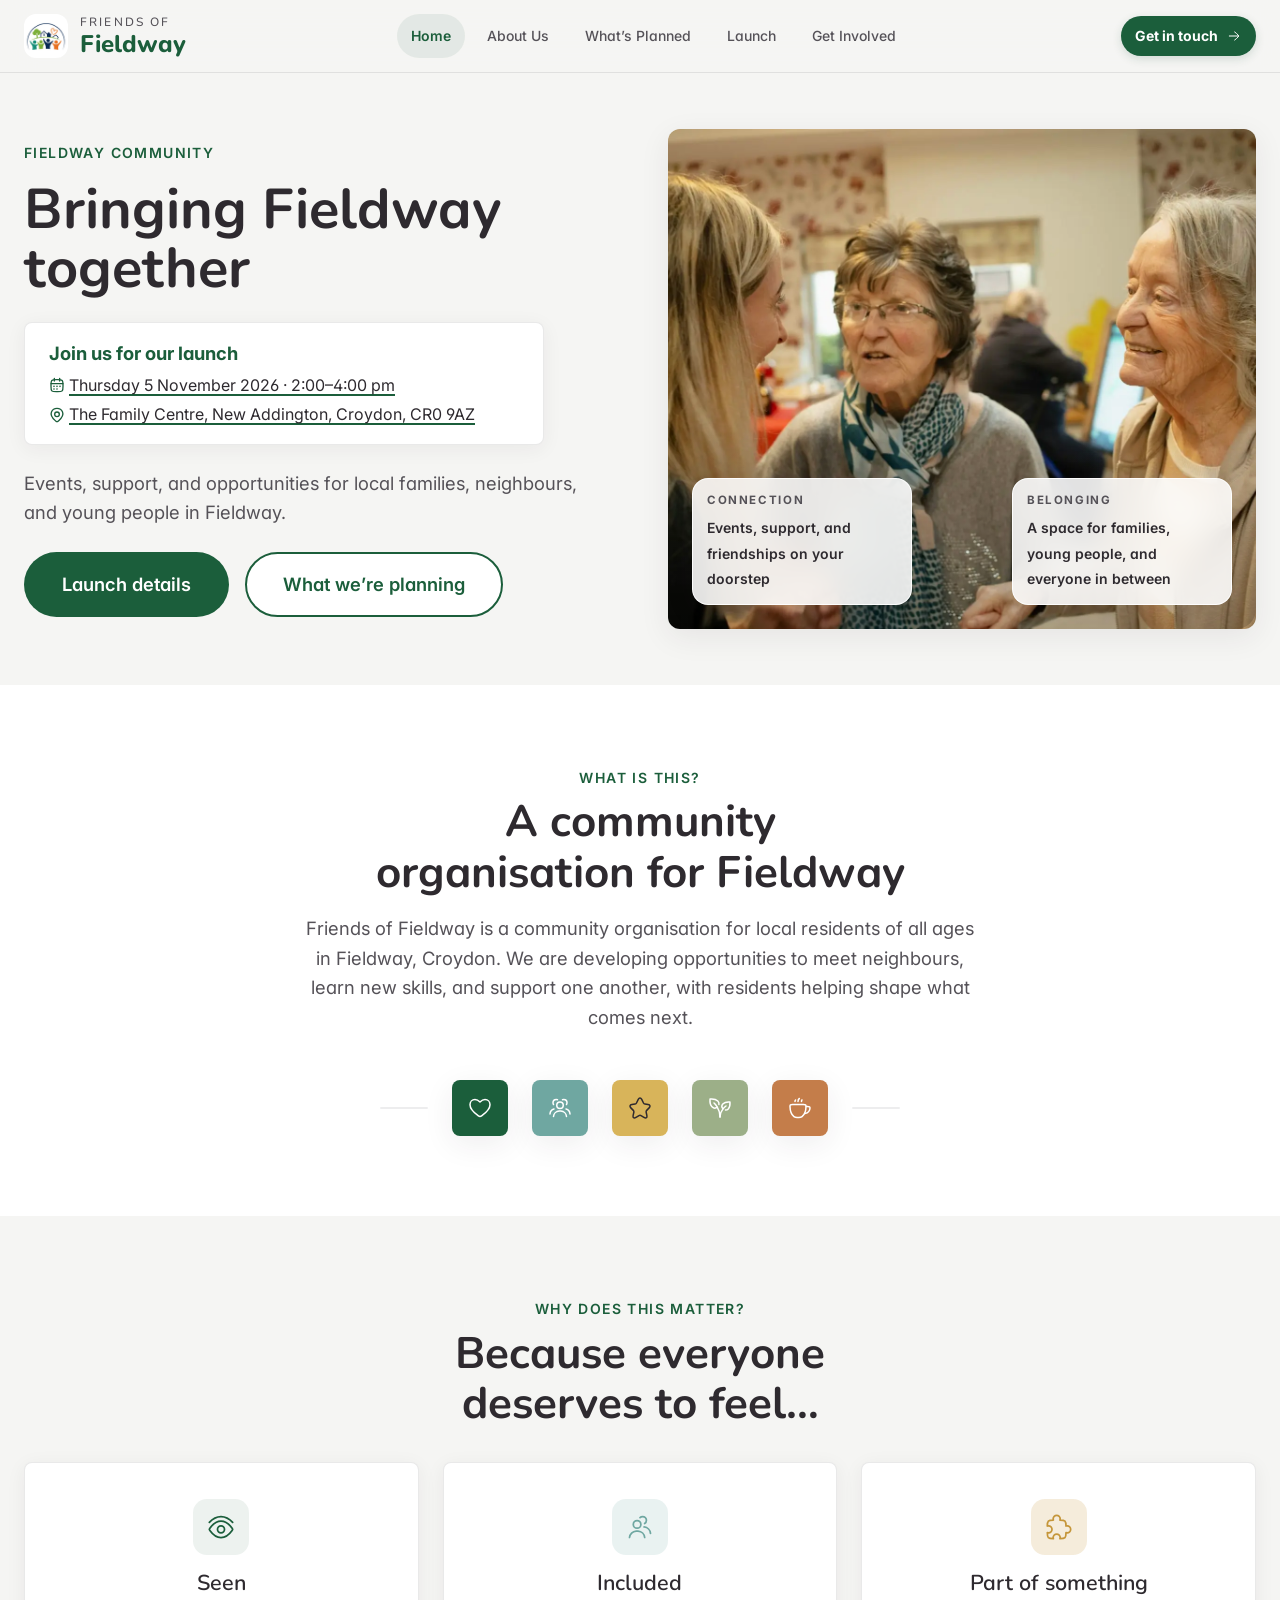
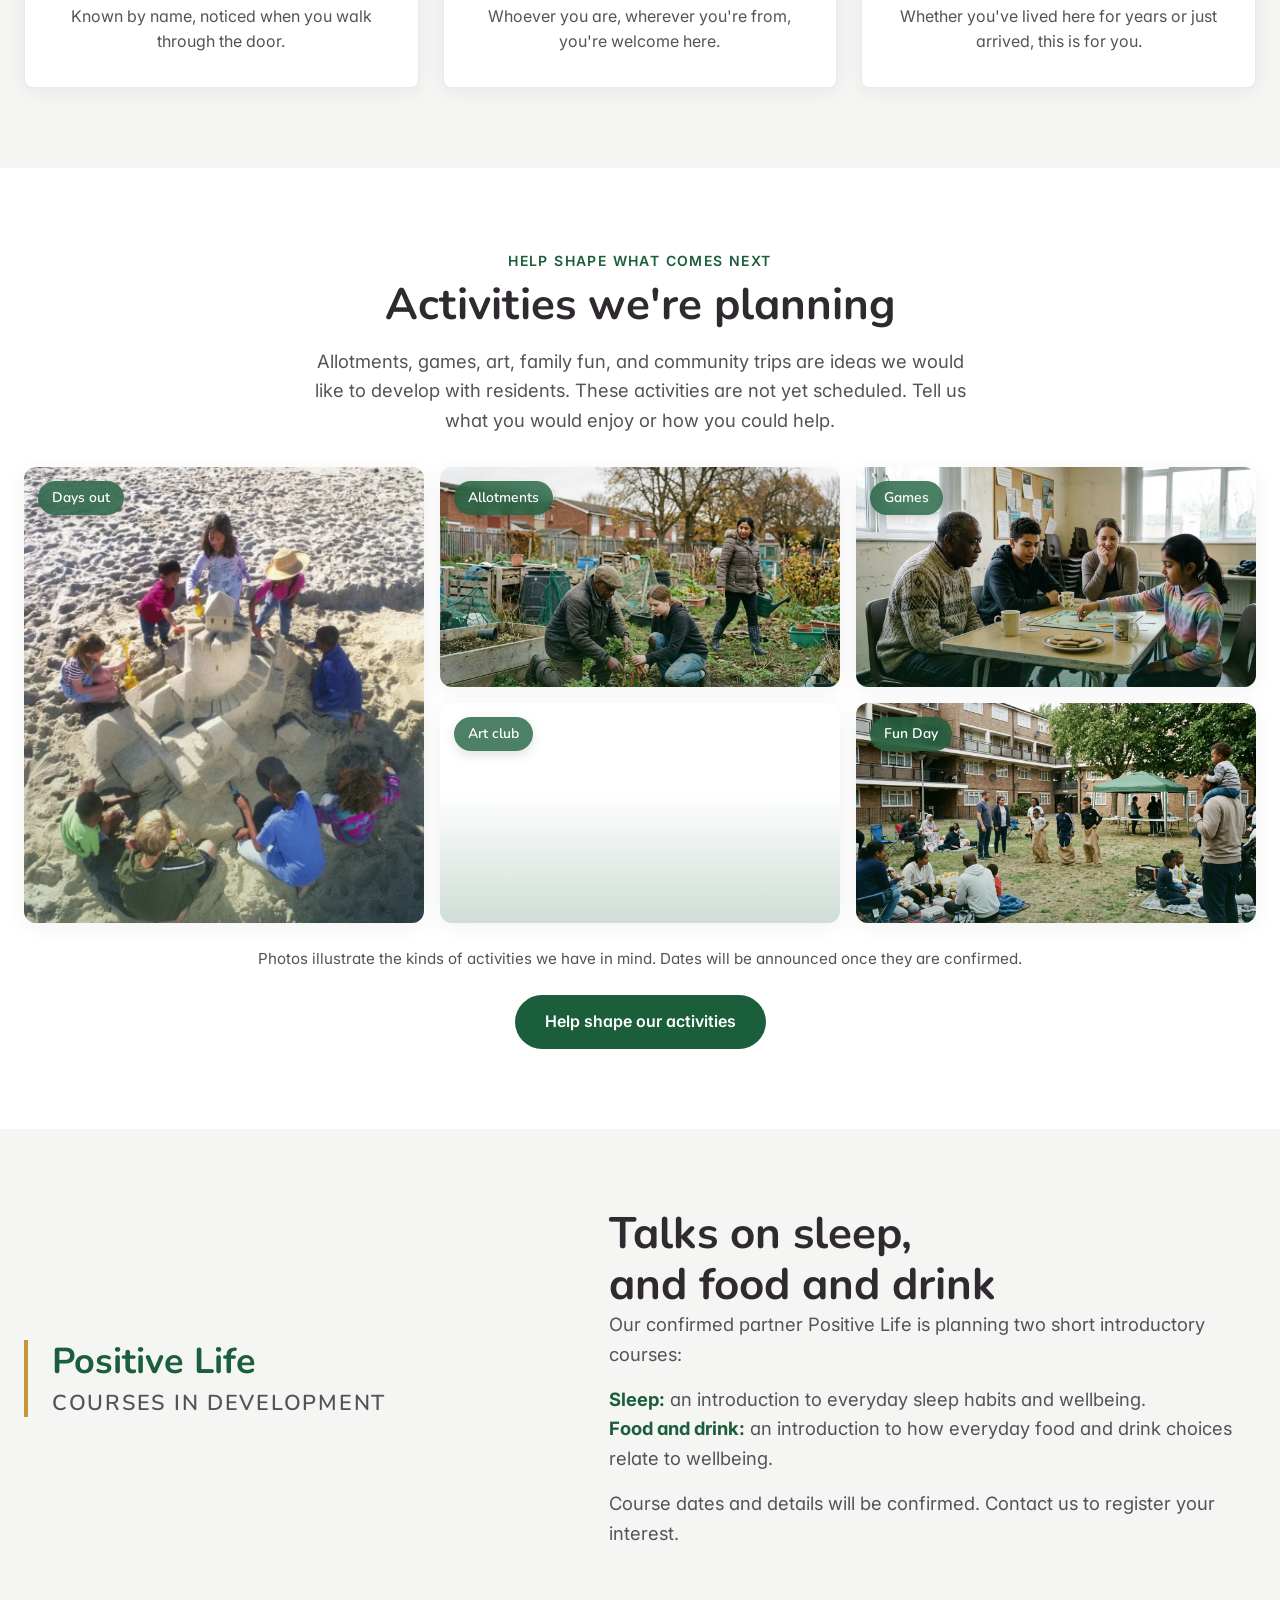
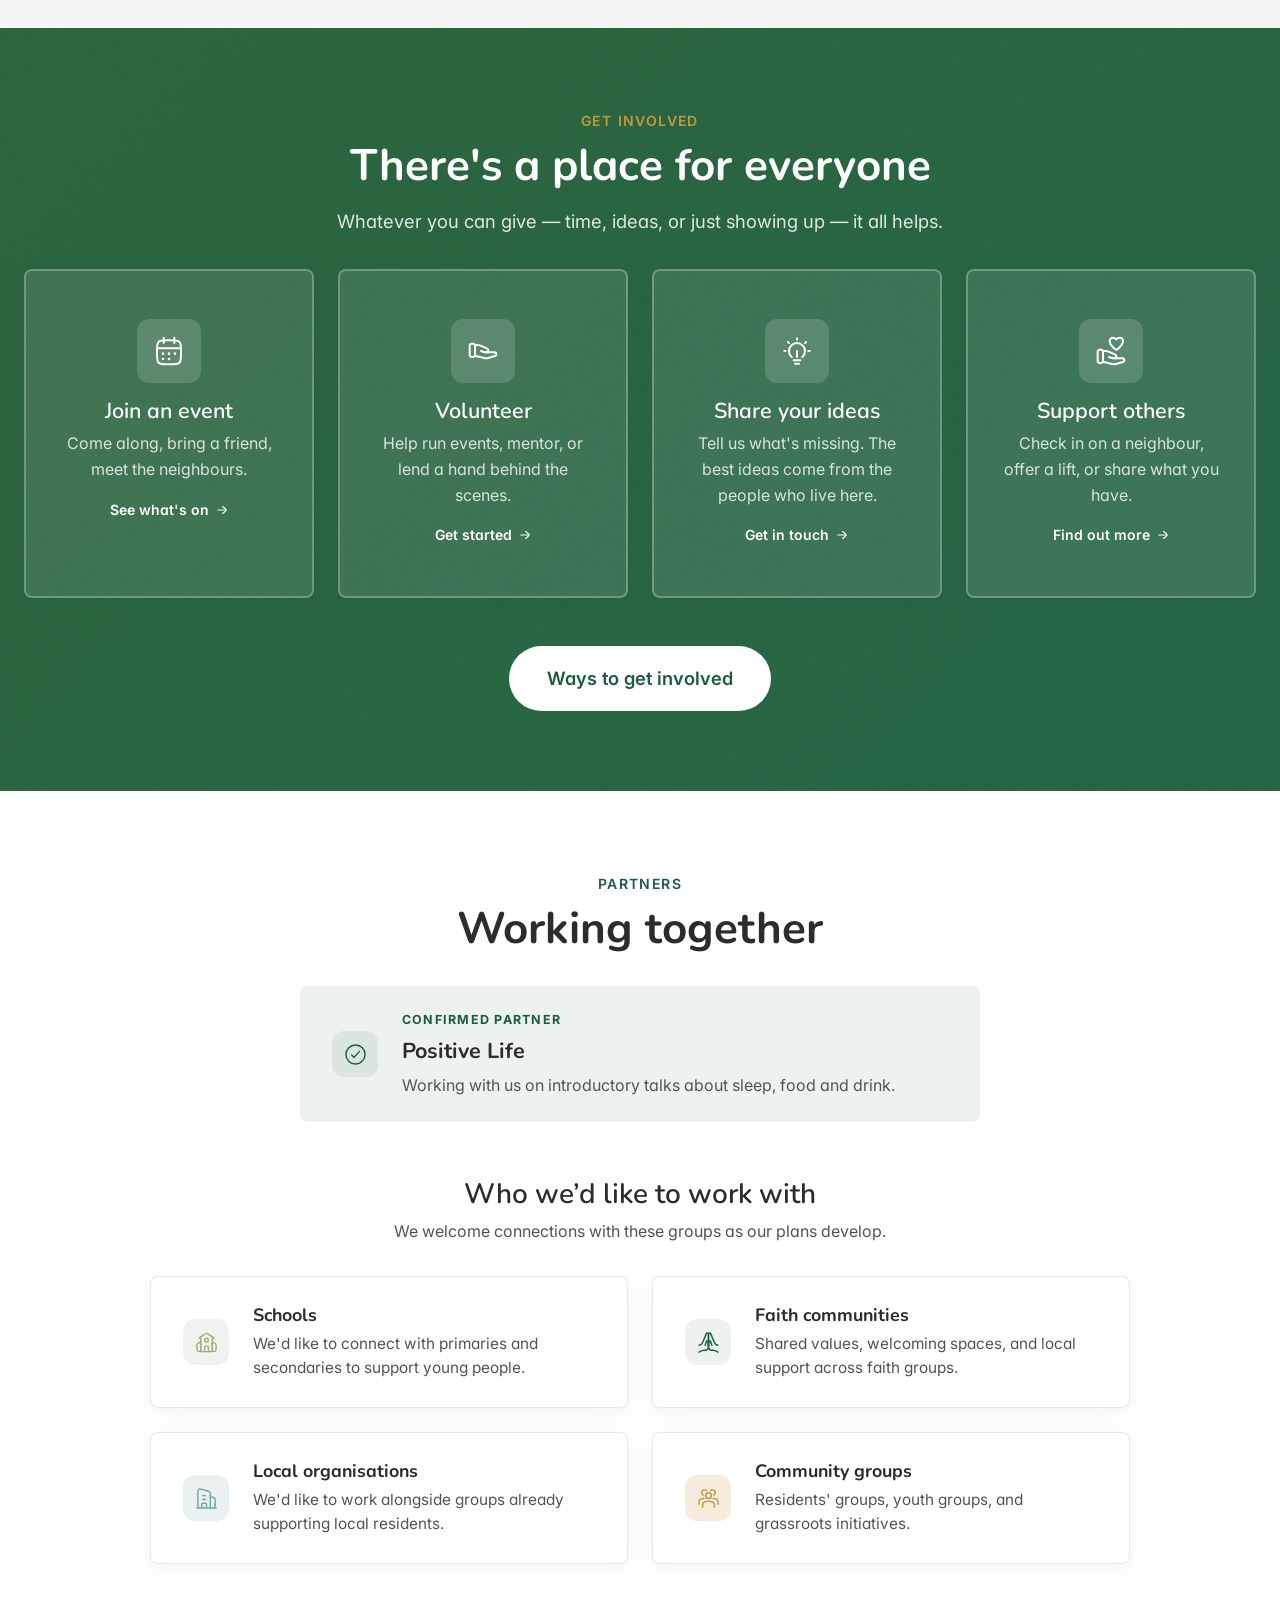
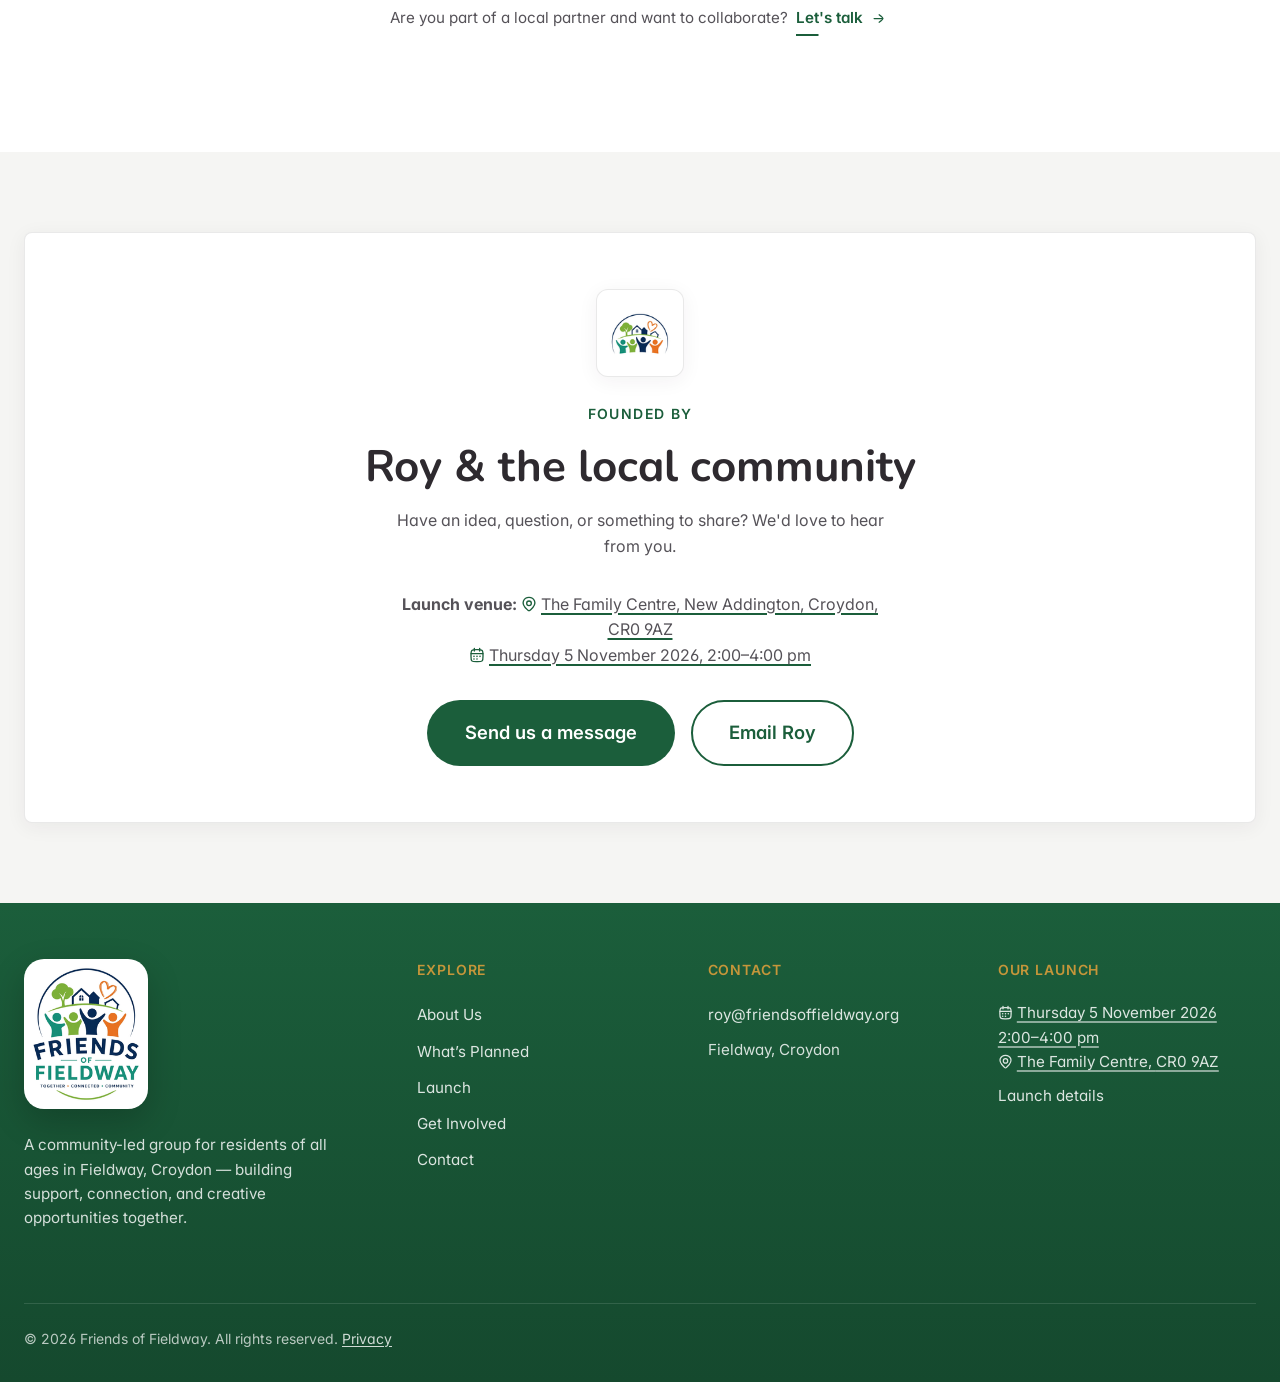
==== commit f297008b: "Put practical launch details first on the home page - Move the launch date, time and venue directly " ====
--- a/index.html
+++ b/index.html
@@ -56,7 +56,7 @@
     <link rel="preconnect" href="https://fonts.googleapis.com" />
     <link rel="preconnect" href="https://fonts.gstatic.com" crossorigin />
     <link href="https://fonts.googleapis.com/css2?family=Nunito:wght@400;500;600;700;800&amp;family=Inter:wght@400;500;600&amp;display=swap" rel="stylesheet" />
-    <link rel="stylesheet" href="./styles.css?v=20261011-14" />
+    <link rel="stylesheet" href="./styles.css?v=20261011-15" />
   </head>
   <body>
     <a href="#main" class="skip-link">Skip to main content</a>
@@ -101,14 +101,14 @@
           <div class="hero__content">
             <p class="hero__eyebrow">Fieldway Community</p>
             <h1 class="hero__title" id="home-title">Bringing Fieldway together</h1>
-            <p class="hero__subtitle">
-              Events, support, and opportunities for local families, neighbours, and young people in Fieldway.
-            </p>
             <div class="launch-announcement">
               <strong>Join us for our launch</strong>
               <p><a class="calendar-link" href="./assets/fieldway-launch-2026.ics" download><time datetime="2026-11-05T14:00">Thursday 5 November 2026</time> &middot; <span class="nowrap">2:00&ndash;4:00 pm</span><span class="sr-only"> (add to your calendar)</span></a></p>
               <p><a class="map-link" href="https://www.google.com/maps/dir/?api=1&amp;destination=The+Family+Centre%2C+Fieldway%2C+New+Addington%2C+Croydon%2C+CR0+9AZ%2C+UK" target="_blank" rel="noopener">The Family Centre, New Addington, Croydon, <span class="nowrap">CR0 9AZ</span><span class="sr-only"> (opens Google Maps)</span></a></p>
             </div>
+            <p class="hero__subtitle">
+              Events, support, and opportunities for local families, neighbours, and young people in Fieldway.
+            </p>
             <div class="hero__actions">
               <a class="btn btn--primary btn--lg" href="./events.html">Launch details</a>
               <a class="btn btn--secondary btn--lg" href="./programmes.html">What we&rsquo;re planning</a>
@@ -133,7 +133,7 @@
         <div class="container">
           <div class="section__header section__header--center">
             <p class="section__eyebrow">What is this?</p>
-            <h2 class="section__title">A space for Fieldway to come together</h2>
+            <h2 class="section__title">A community organisation for Fieldway</h2>
             <p class="section__subtitle">
               Friends of Fieldway is a community organisation for local residents of all ages in Fieldway, Croydon. We are developing opportunities to meet neighbours, learn new skills, and support one another, with residents helping shape what comes next.
             </p>
@@ -205,7 +205,7 @@
           </div>
           <div class="gallery-grid">
             <figure class="gallery-item gallery-item--tall reveal">
-              <img src="./assets/day-out-trips.webp" alt="Children playing together on a community day out trip" width="852" height="1280" loading="lazy" decoding="async" />
+              <img src="./assets/day-out-trips.webp" alt="Children building sandcastles on a community day out at the beach" width="852" height="1280" loading="lazy" decoding="async" />
               <figcaption class="gallery-item__caption">Days out</figcaption>
             </figure>
             <figure class="gallery-item reveal">
@@ -230,7 +230,7 @@
         </div>
       </section>
 
-      <!-- 6. WHY THIS STARTED -->
+      <!-- 6. POSITIVE LIFE TALKS -->
       <section class="section section--cream reveal" aria-label="Positive Life courses">
         <div class="container">
           <div class="story-layout">
@@ -239,12 +239,11 @@
               <span>Courses in development</span>
             </div>
             <div class="story-body reveal reveal--right">
-              <h2 class="section__title">Sleep, food and drink</h2>
+              <h2 class="section__title">Talks on sleep, and food and drink</h2>
+              <p>Our confirmed partner Positive Life is planning two short introductory courses:</p>
               <p>
-                We started Friends of Fieldway to help neighbours feel connected and supported. With our confirmed partner Positive Life, we are planning introductory talks about sleep, food and drink.
-              </p>
-              <p>
-                <strong>Sleep:</strong> an introduction to everyday sleep habits and wellbeing. <strong>Food and drink:</strong> an introduction to how everyday food and drink choices relate to wellbeing.
+                <strong>Sleep:</strong> an introduction to everyday sleep habits and wellbeing.<br />
+                <strong>Food and drink:</strong> an introduction to how everyday food and drink choices relate to wellbeing.
               </p>
               <p>Course dates and details will be confirmed. <a href="./contact.html">Contact us to register your interest.</a></p>
             </div>
--- a/styles.css
+++ b/styles.css
@@ -1302,13 +1302,14 @@
 @media (max-width: 1024px) {
   .hero > .container { display: flex; flex-direction: column; }
   .hero__content { display: contents; }
+  /* Practical launch details come straight after the headline. */
   .hero .hero__eyebrow { order: 1; }
   .hero .hero__title { order: 2; }
-  .hero .hero__subtitle { order: 3; }
-  .hero__media { order: 4; width: 100%; max-width: 720px; margin-bottom: var(--space-md); }
+  .launch-announcement { order: 3; width: 100%; }
+  .hero .hero__subtitle { order: 4; }
+  .hero .hero__actions { order: 5; margin-bottom: var(--space-lg); }
+  .hero__media { order: 6; width: 100%; max-width: 720px; }
   .hero__media img { aspect-ratio: 16 / 9; object-fit: cover; }
-  .launch-announcement { order: 5; width: 100%; }
-  .hero .hero__actions { order: 6; margin-bottom: 0; }
 }
 
 /* ---------- Inner Page Hero ---------- */
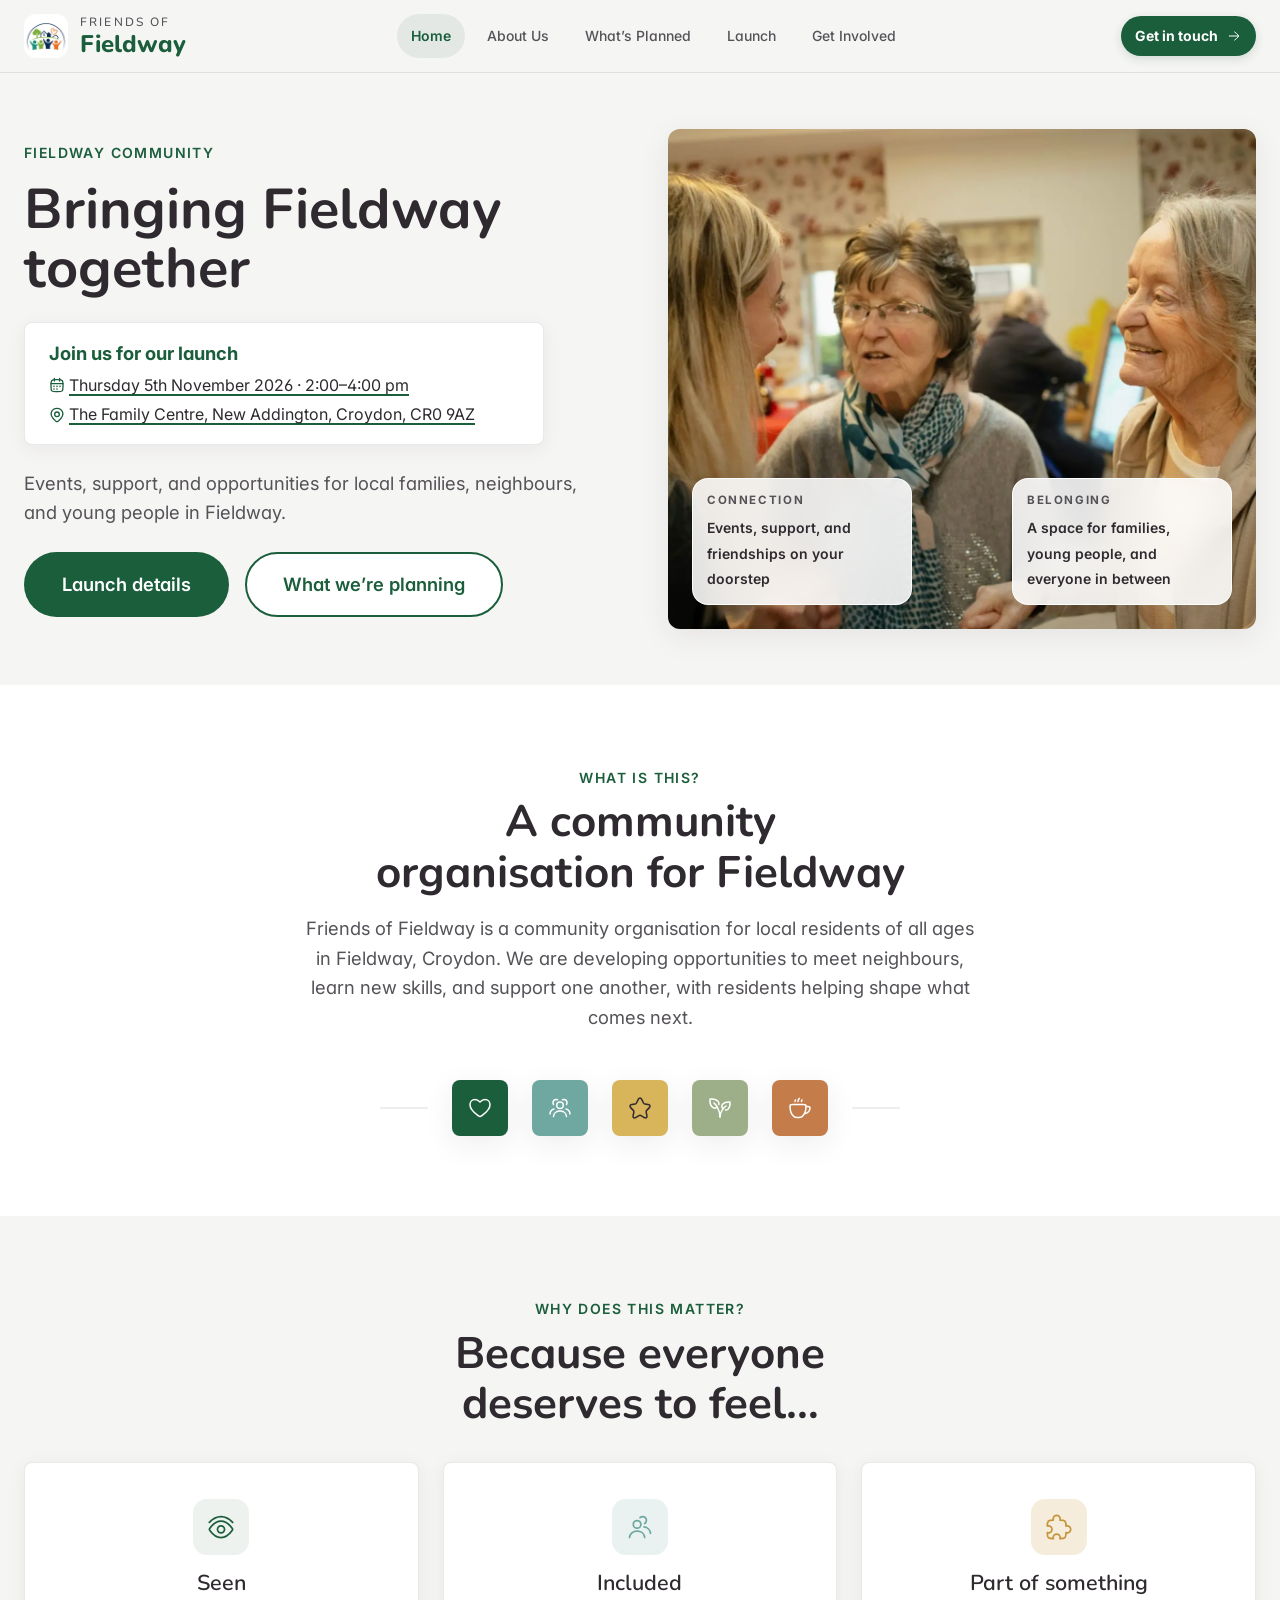
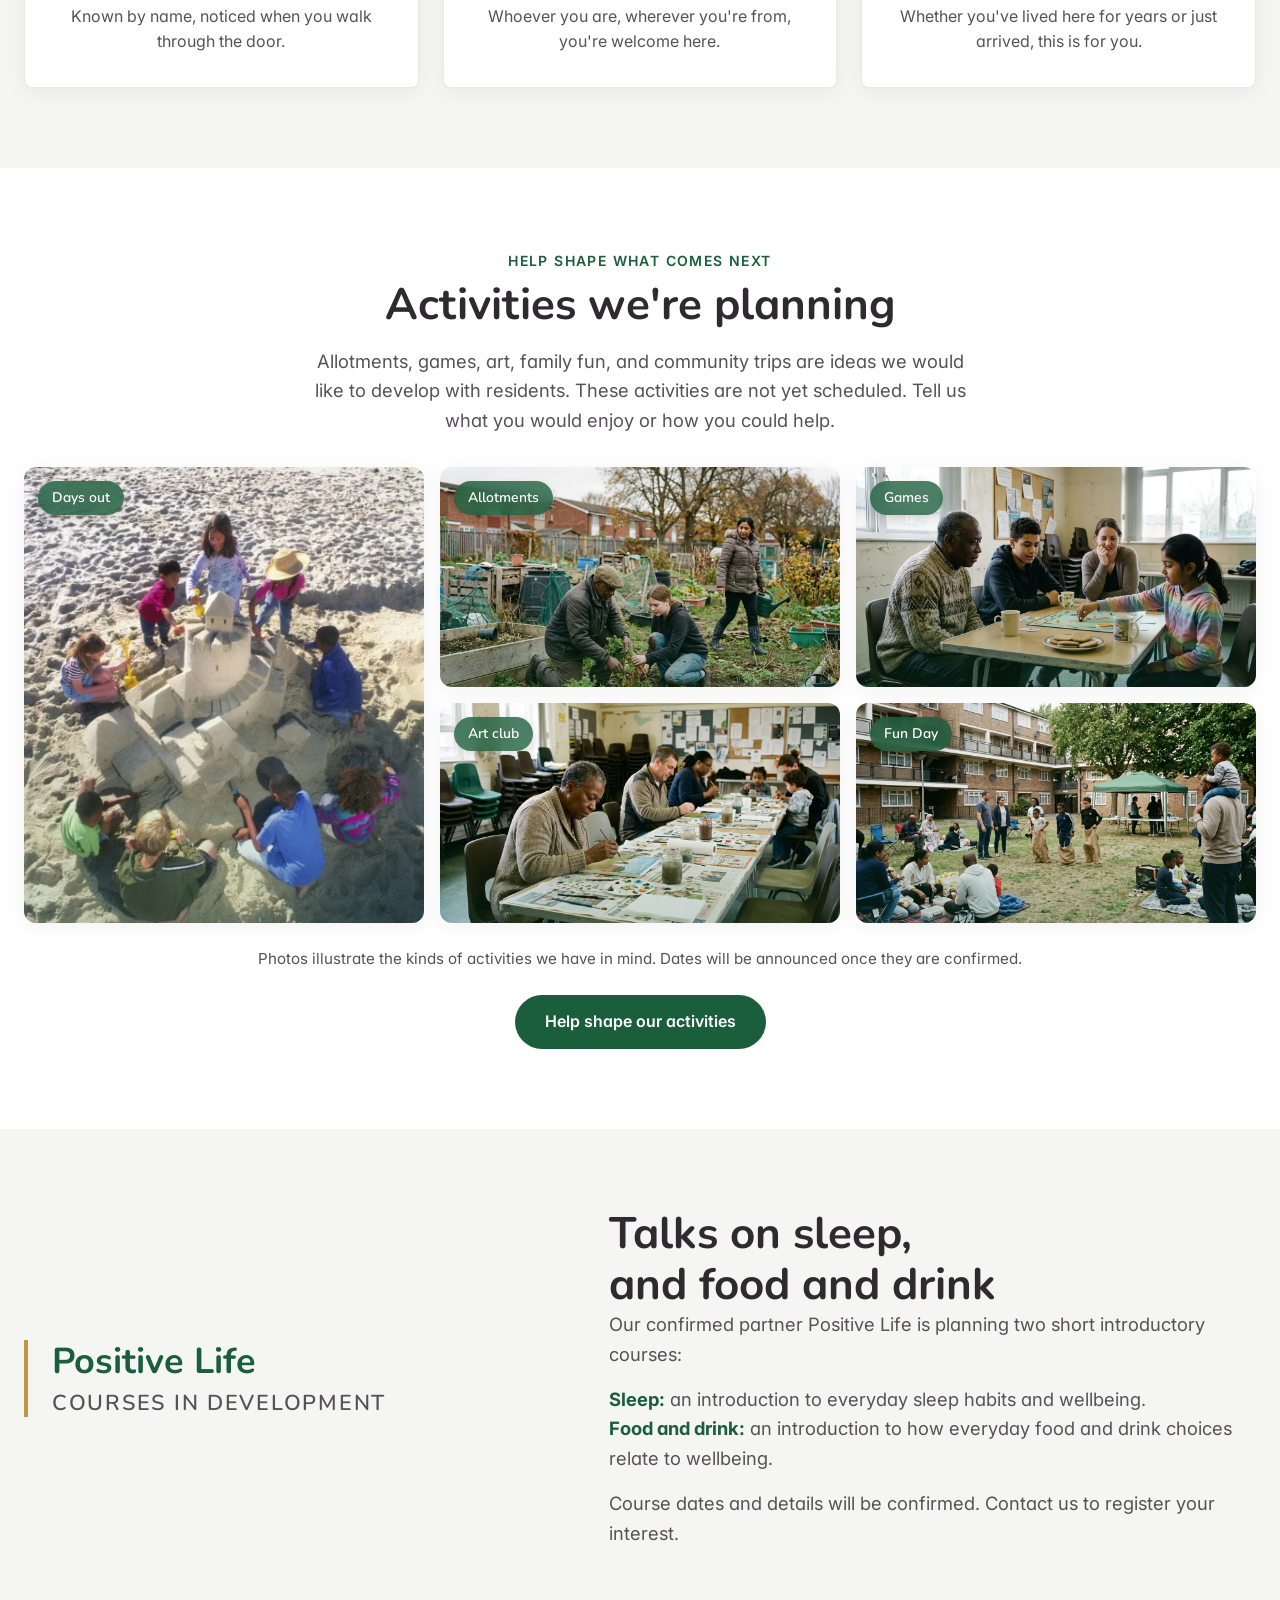
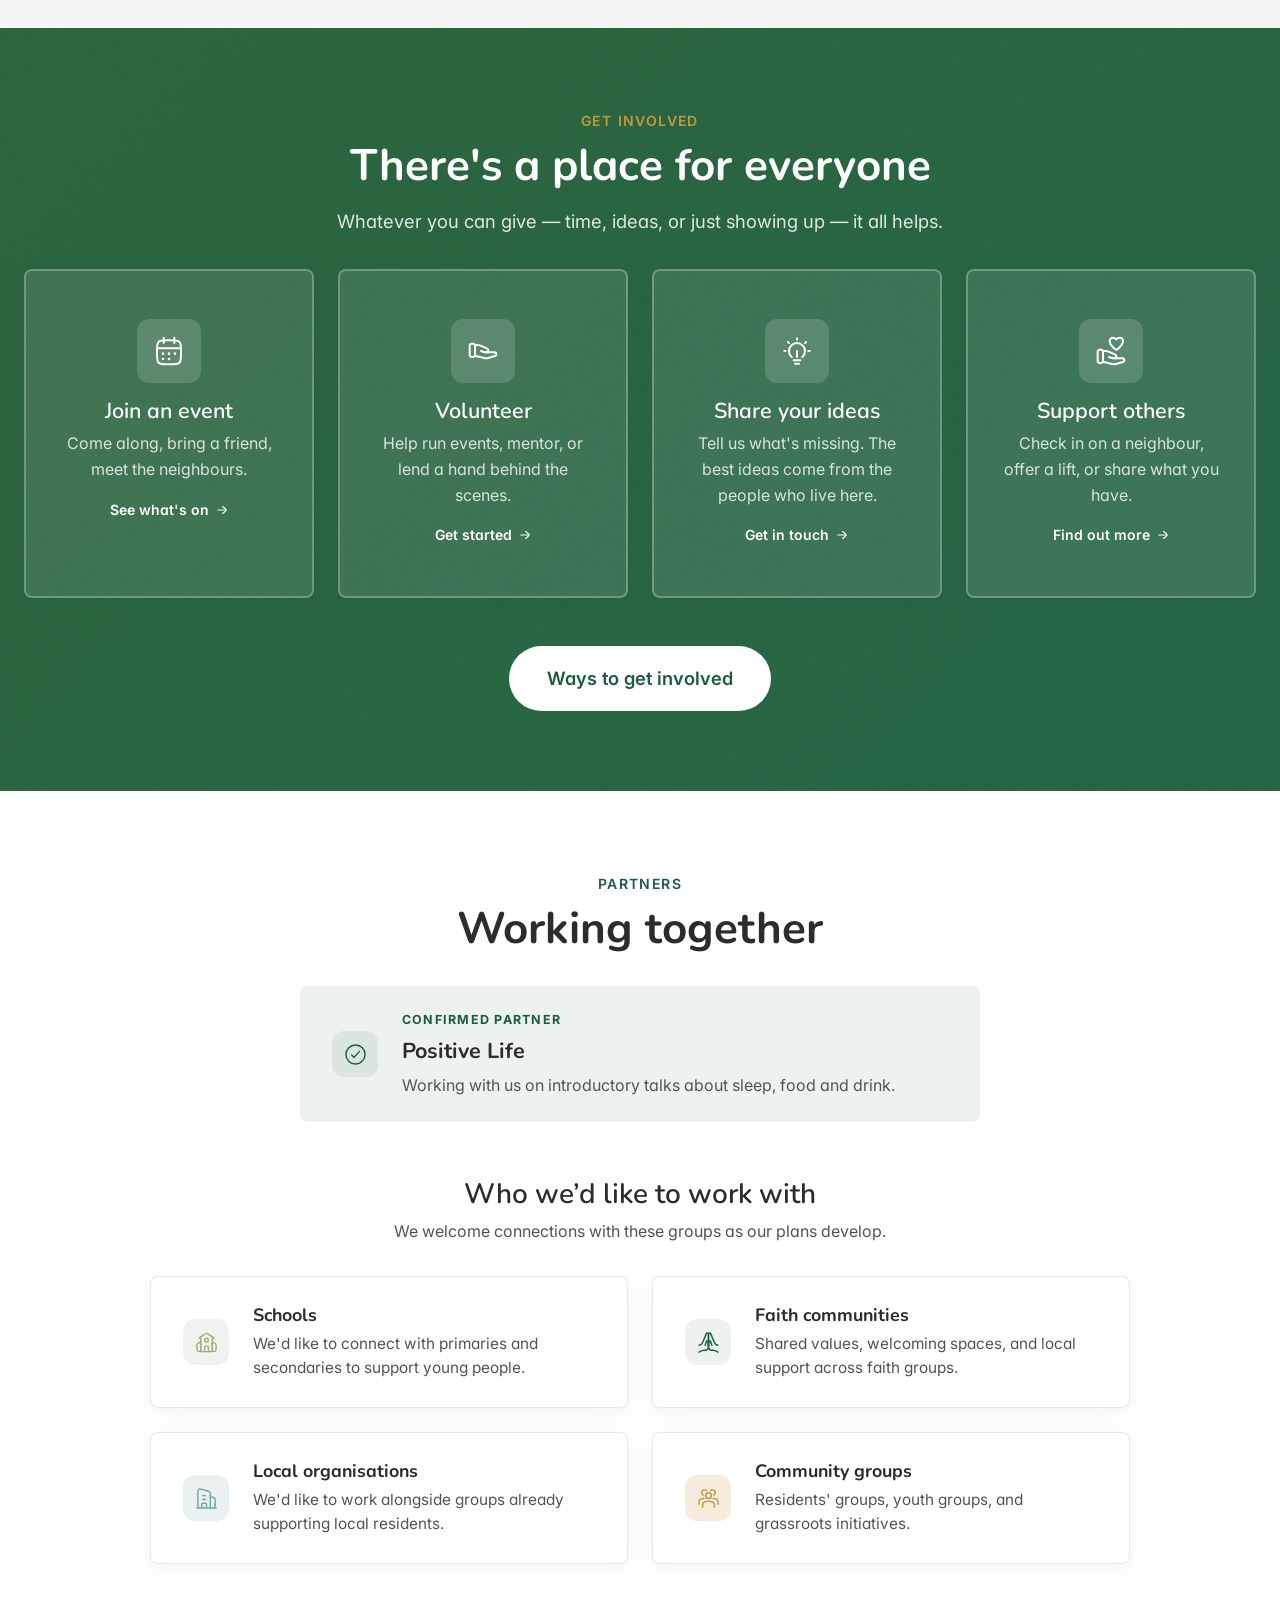
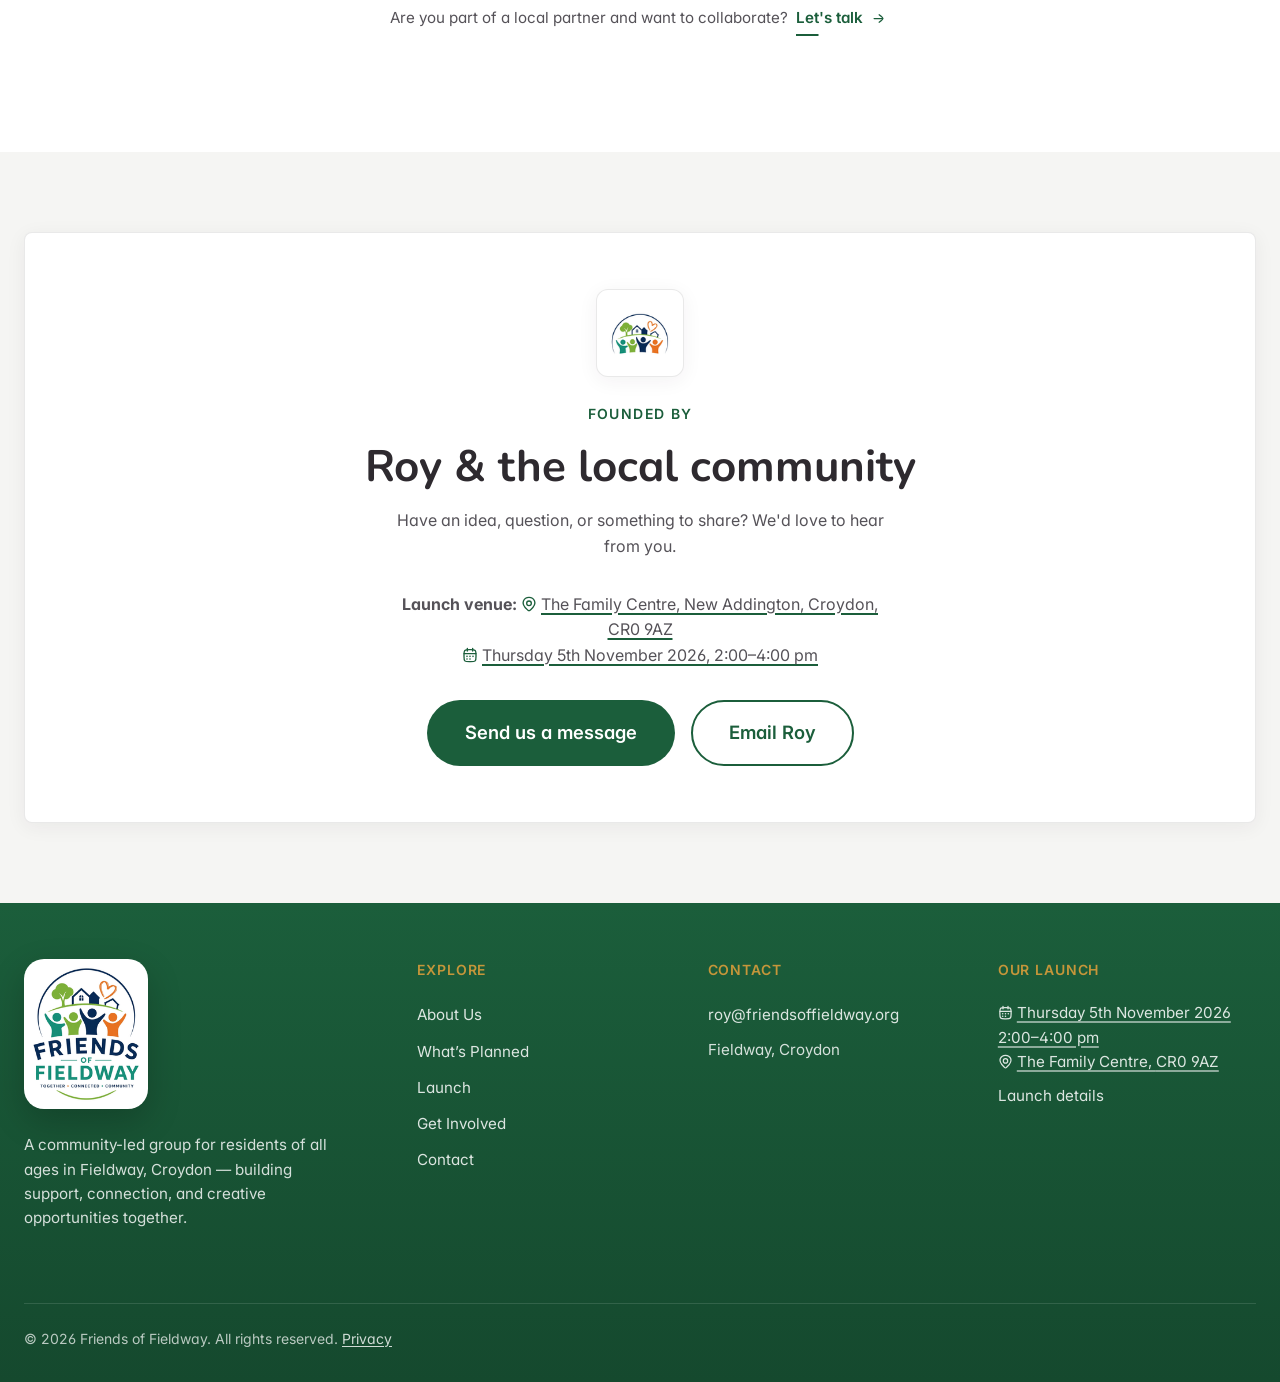
==== commit 8e675f60: "Write the launch date as 5th November Matches the wording in the community feedback across pages, se" ====
--- a/index.html
+++ b/index.html
@@ -103,7 +103,7 @@
             <h1 class="hero__title" id="home-title">Bringing Fieldway together</h1>
             <div class="launch-announcement">
               <strong>Join us for our launch</strong>
-              <p><a class="calendar-link" href="./assets/fieldway-launch-2026.ics" download><time datetime="2026-11-05T14:00">Thursday 5 November 2026</time> &middot; <span class="nowrap">2:00&ndash;4:00 pm</span><span class="sr-only"> (add to your calendar)</span></a></p>
+              <p><a class="calendar-link" href="./assets/fieldway-launch-2026.ics" download><time datetime="2026-11-05T14:00">Thursday 5th November 2026</time> &middot; <span class="nowrap">2:00&ndash;4:00 pm</span><span class="sr-only"> (add to your calendar)</span></a></p>
               <p><a class="map-link" href="https://www.google.com/maps/dir/?api=1&amp;destination=The+Family+Centre%2C+Fieldway%2C+New+Addington%2C+Croydon%2C+CR0+9AZ%2C+UK" target="_blank" rel="noopener">The Family Centre, New Addington, Croydon, <span class="nowrap">CR0 9AZ</span><span class="sr-only"> (opens Google Maps)</span></a></p>
             </div>
             <p class="hero__subtitle">
@@ -374,7 +374,7 @@
             <p class="section__eyebrow">Founded by</p>
             <h2>Roy &amp; the local community</h2>
             <p>Have an idea, question, or something to share? We'd love to hear from you.</p>
-            <p><strong>Launch venue:</strong> <a class="map-link" href="https://www.google.com/maps/dir/?api=1&amp;destination=The+Family+Centre%2C+Fieldway%2C+New+Addington%2C+Croydon%2C+CR0+9AZ%2C+UK" target="_blank" rel="noopener">The Family Centre, New Addington, Croydon, <span class="nowrap">CR0 9AZ</span><span class="sr-only"> (opens Google Maps)</span></a><br /><a class="calendar-link" href="./assets/fieldway-launch-2026.ics" download><time datetime="2026-11-05T14:00">Thursday 5 November 2026</time>, <span class="nowrap">2:00&ndash;4:00 pm</span><span class="sr-only"> (add to your calendar)</span></a></p>
+            <p><strong>Launch venue:</strong> <a class="map-link" href="https://www.google.com/maps/dir/?api=1&amp;destination=The+Family+Centre%2C+Fieldway%2C+New+Addington%2C+Croydon%2C+CR0+9AZ%2C+UK" target="_blank" rel="noopener">The Family Centre, New Addington, Croydon, <span class="nowrap">CR0 9AZ</span><span class="sr-only"> (opens Google Maps)</span></a><br /><a class="calendar-link" href="./assets/fieldway-launch-2026.ics" download><time datetime="2026-11-05T14:00">Thursday 5th November 2026</time>, <span class="nowrap">2:00&ndash;4:00 pm</span><span class="sr-only"> (add to your calendar)</span></a></p>
             <div class="hero__actions">
               <a class="btn btn--primary btn--lg" href="./contact.html">Send us a message</a>
               <a class="btn btn--secondary btn--lg" href="mailto:roy@friendsoffieldway.org">Email Roy</a>
@@ -410,7 +410,7 @@
           </div>
           <div class="footer__col">
             <strong>Our launch</strong>
-            <p><a class="calendar-link" href="./assets/fieldway-launch-2026.ics" download><time datetime="2026-11-05T14:00">Thursday 5 November 2026</time><br /><span class="nowrap">2:00&ndash;4:00 pm</span><span class="sr-only"> (add to your calendar)</span></a><br /><a class="map-link" href="https://www.google.com/maps/dir/?api=1&amp;destination=The+Family+Centre%2C+Fieldway%2C+New+Addington%2C+Croydon%2C+CR0+9AZ%2C+UK" target="_blank" rel="noopener">The Family Centre, <span class="nowrap">CR0 9AZ</span><span class="sr-only"> (opens Google Maps)</span></a></p>
+            <p><a class="calendar-link" href="./assets/fieldway-launch-2026.ics" download><time datetime="2026-11-05T14:00">Thursday 5th November 2026</time><br /><span class="nowrap">2:00&ndash;4:00 pm</span><span class="sr-only"> (add to your calendar)</span></a><br /><a class="map-link" href="https://www.google.com/maps/dir/?api=1&amp;destination=The+Family+Centre%2C+Fieldway%2C+New+Addington%2C+Croydon%2C+CR0+9AZ%2C+UK" target="_blank" rel="noopener">The Family Centre, <span class="nowrap">CR0 9AZ</span><span class="sr-only"> (opens Google Maps)</span></a></p>
             <a href="./events.html">Launch details</a>
           </div>
         </div>
@@ -423,6 +423,6 @@
     <button class="back-to-top" type="button" aria-label="Back to top" title="Back to top">
       <svg viewBox="0 0 24 24" fill="none" aria-hidden="true" focusable="false"><path d="M12 5.5V19" stroke="currentColor" stroke-linecap="round" stroke-linejoin="round" stroke-width="1.5" /><path d="M18 11C18 11 13.5811 5.00001 12 5C10.4188 4.99999 6 11 6 11" stroke="currentColor" stroke-linecap="round" stroke-linejoin="round" stroke-width="1.5" /></svg>
     </button>
-    <script src="./script.js?v=20261011-6"></script>
+    <script src="./script.js?v=20261011-7"></script>
   </body>
 </html>
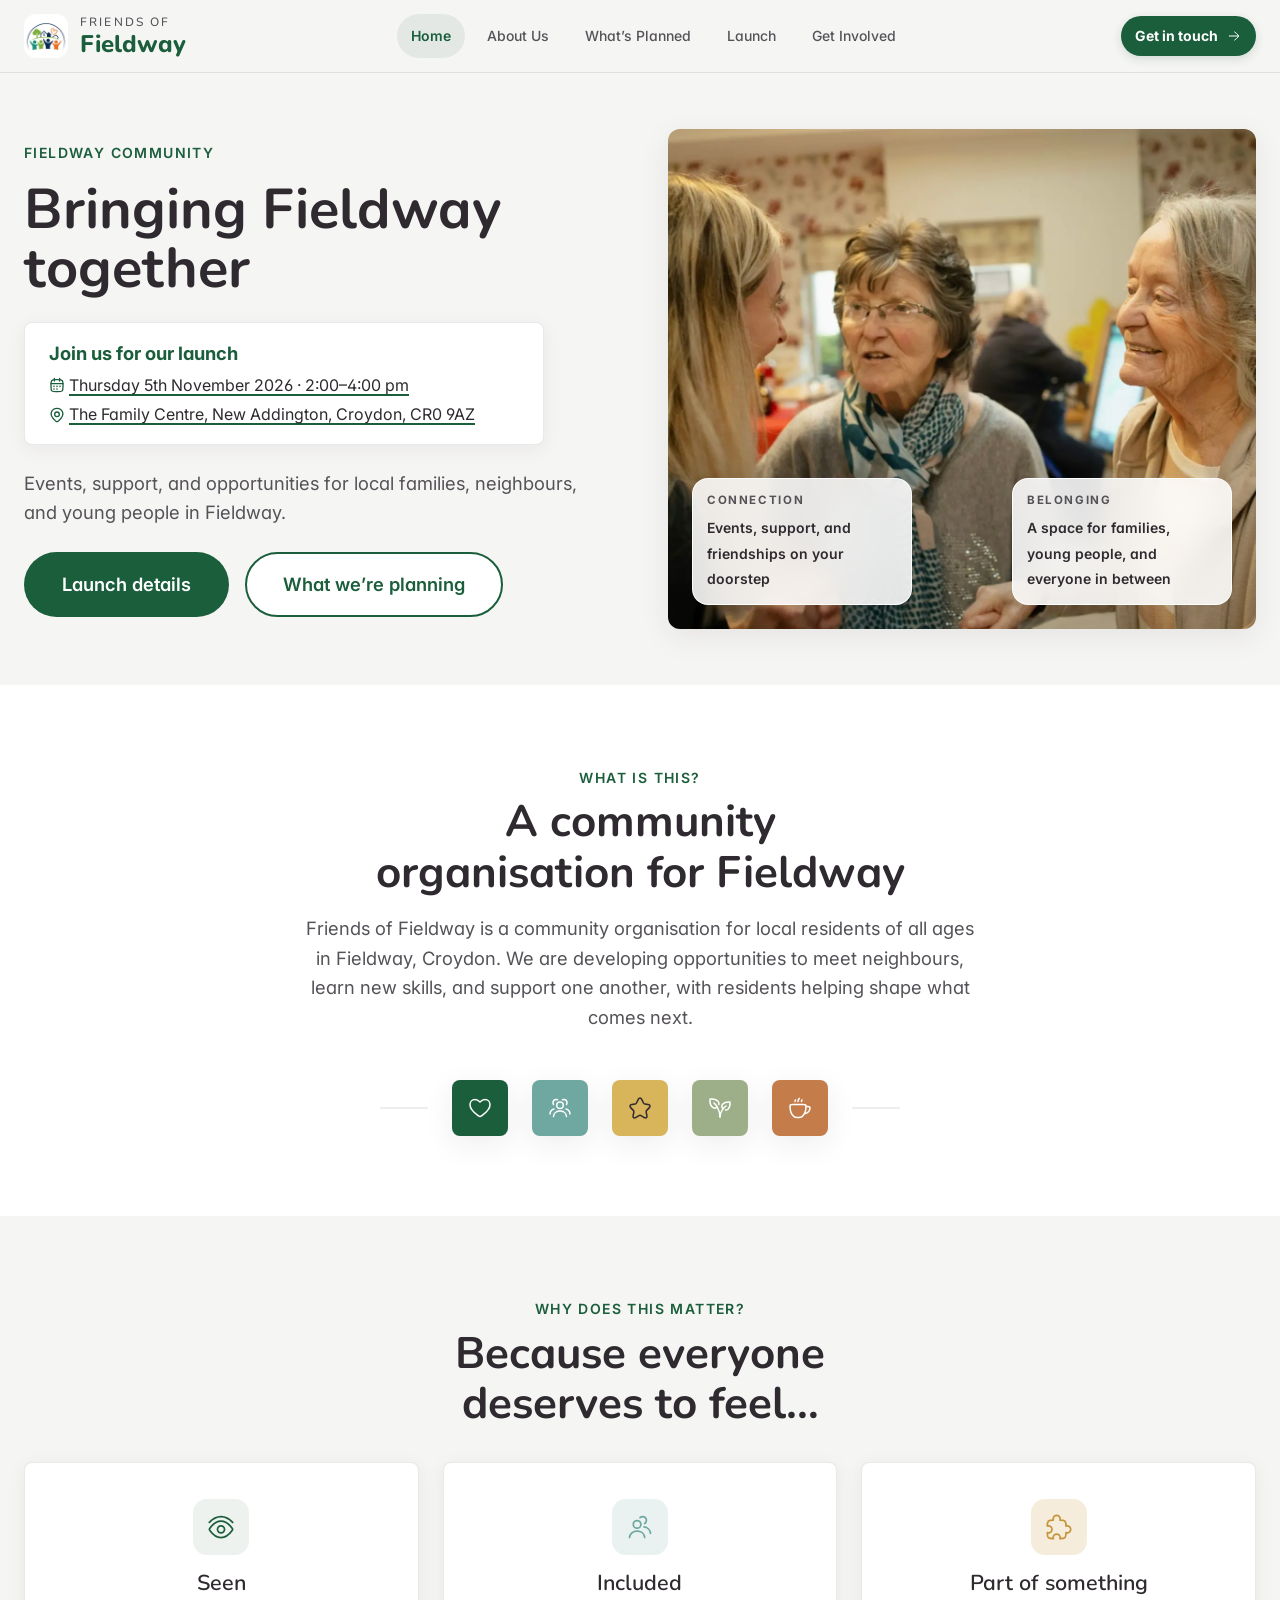
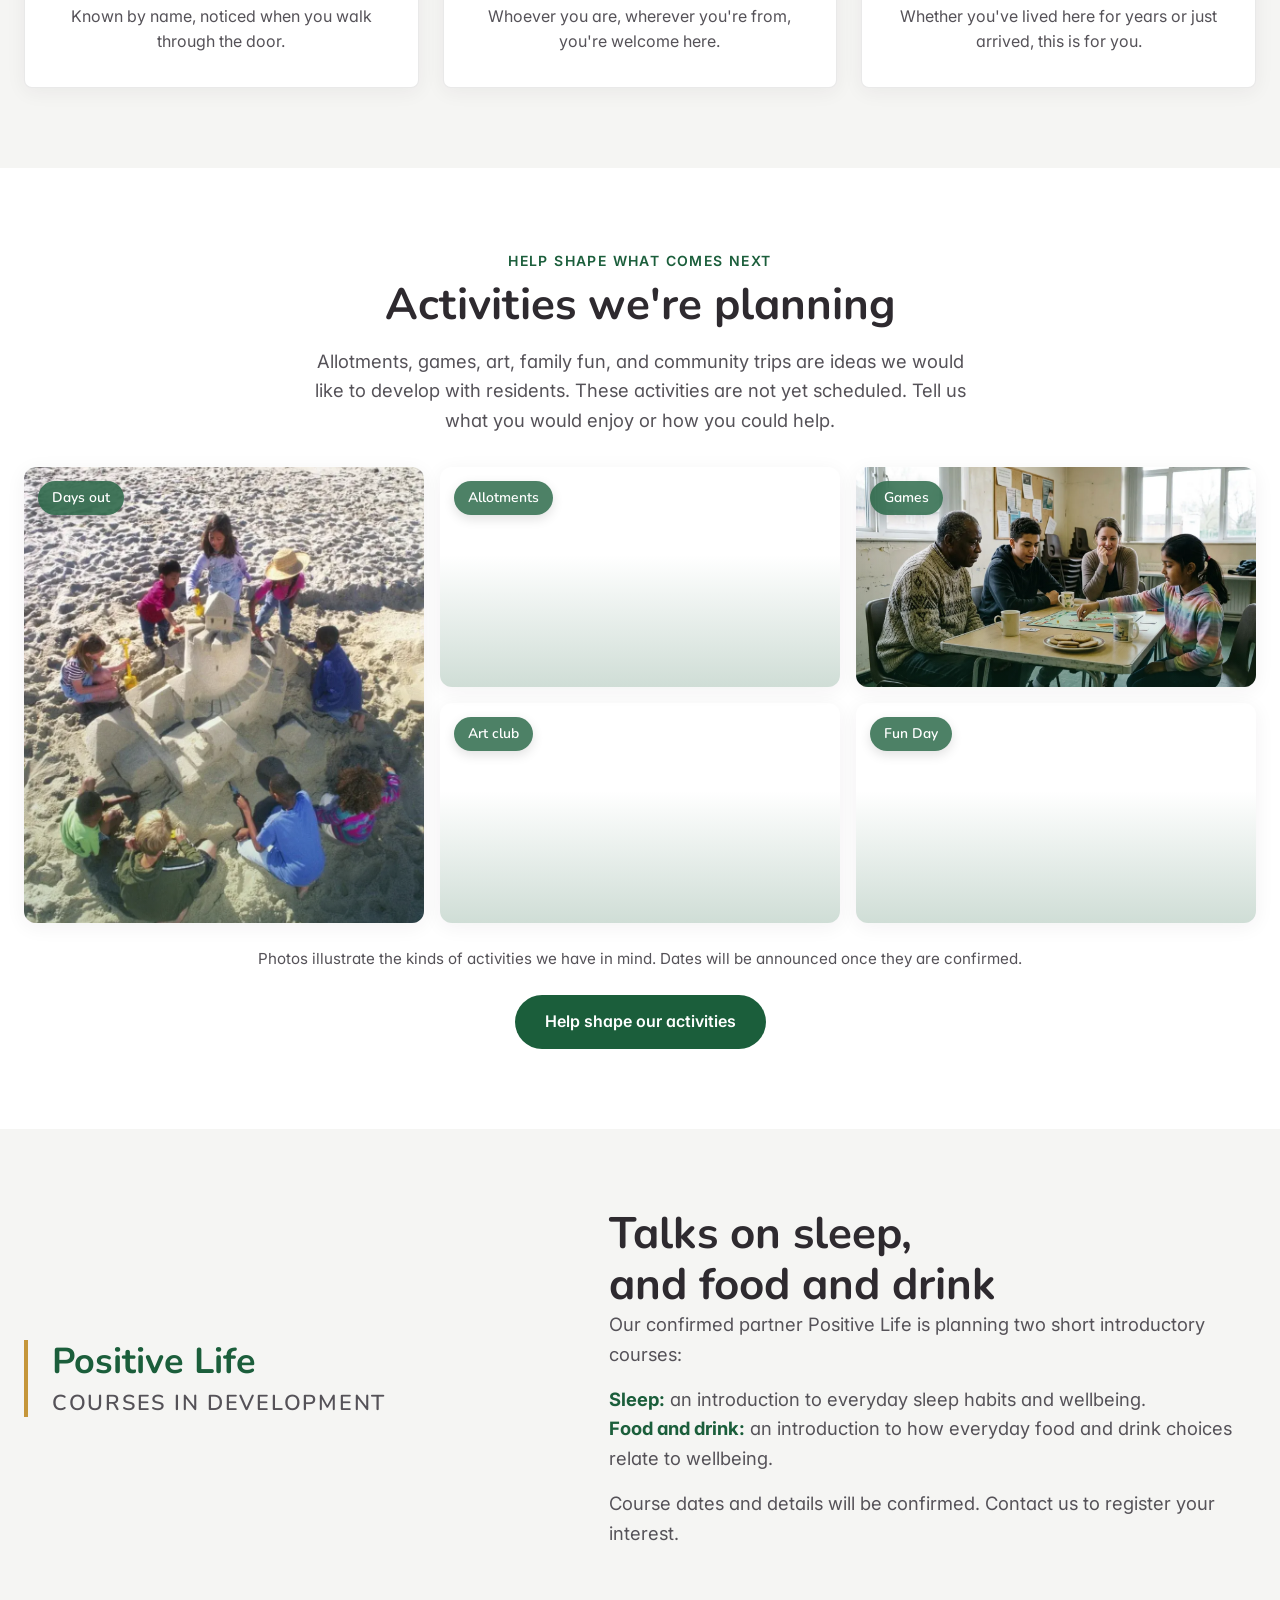
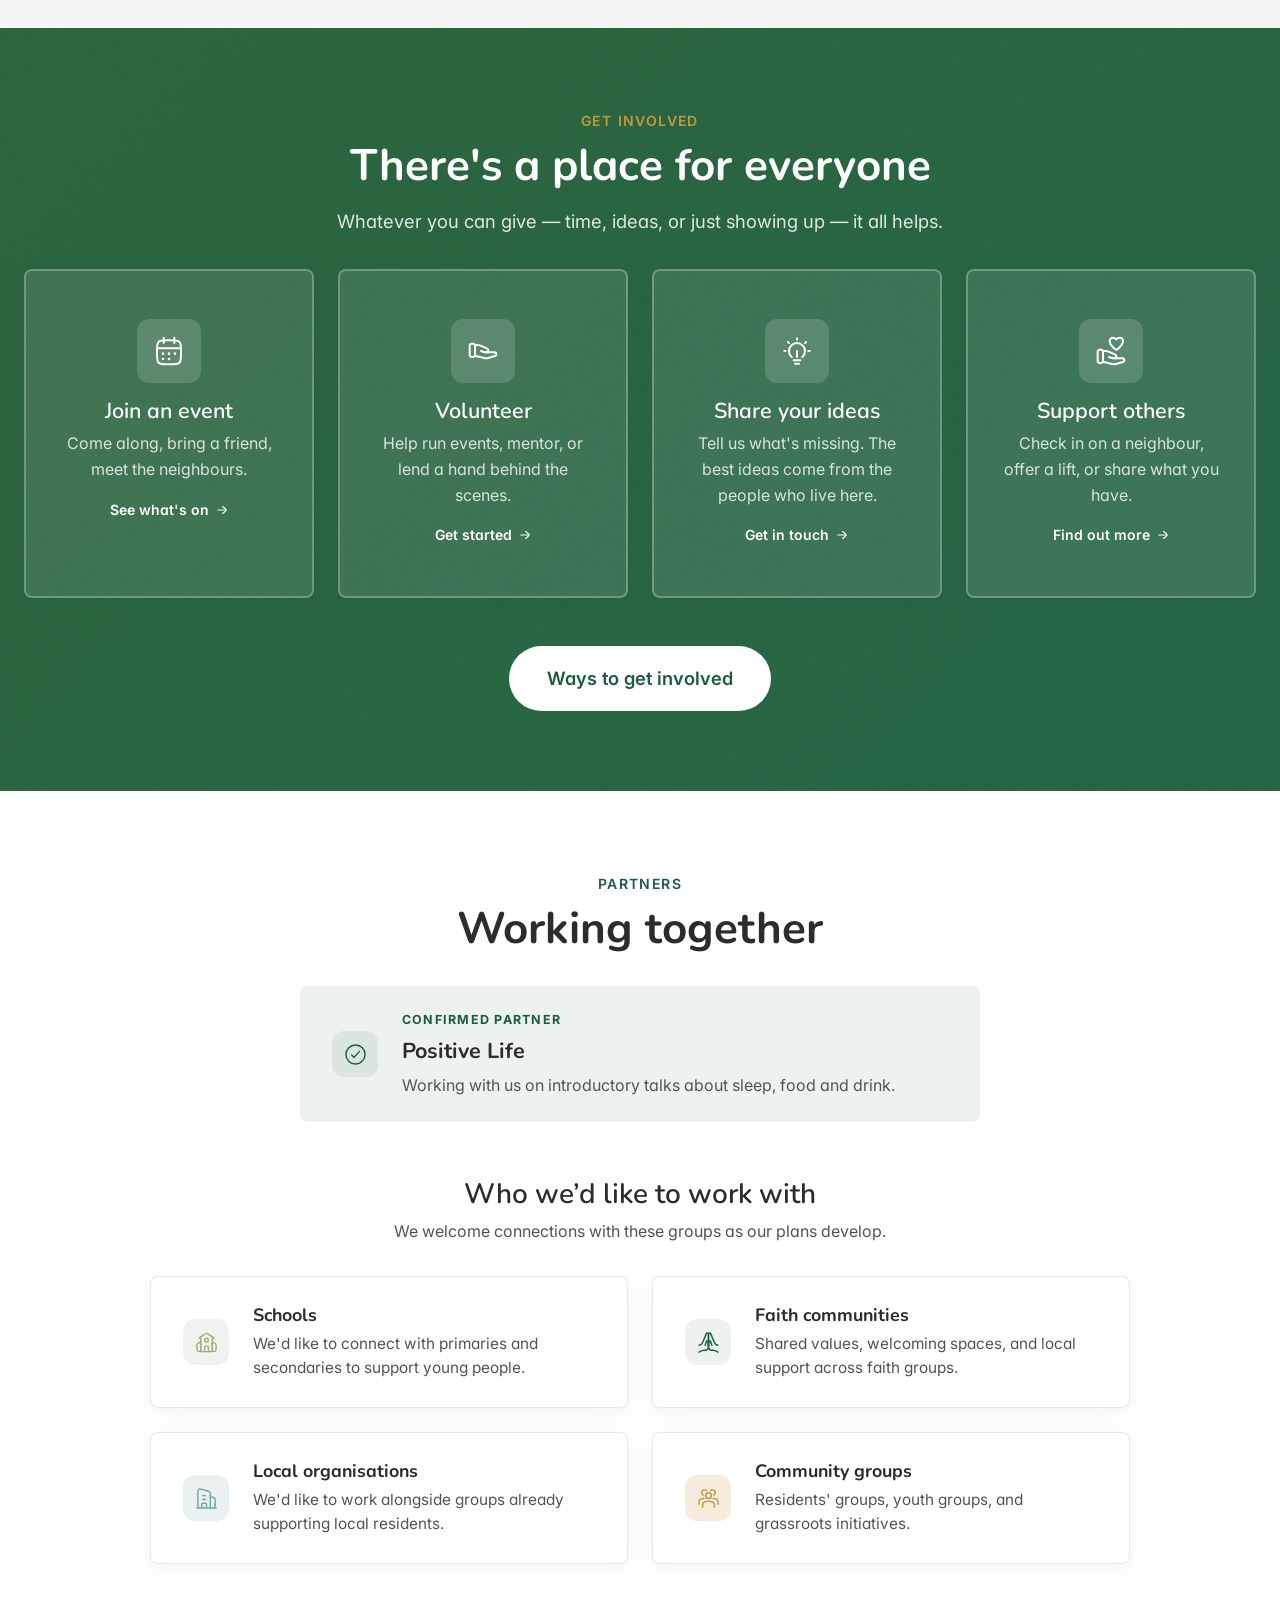
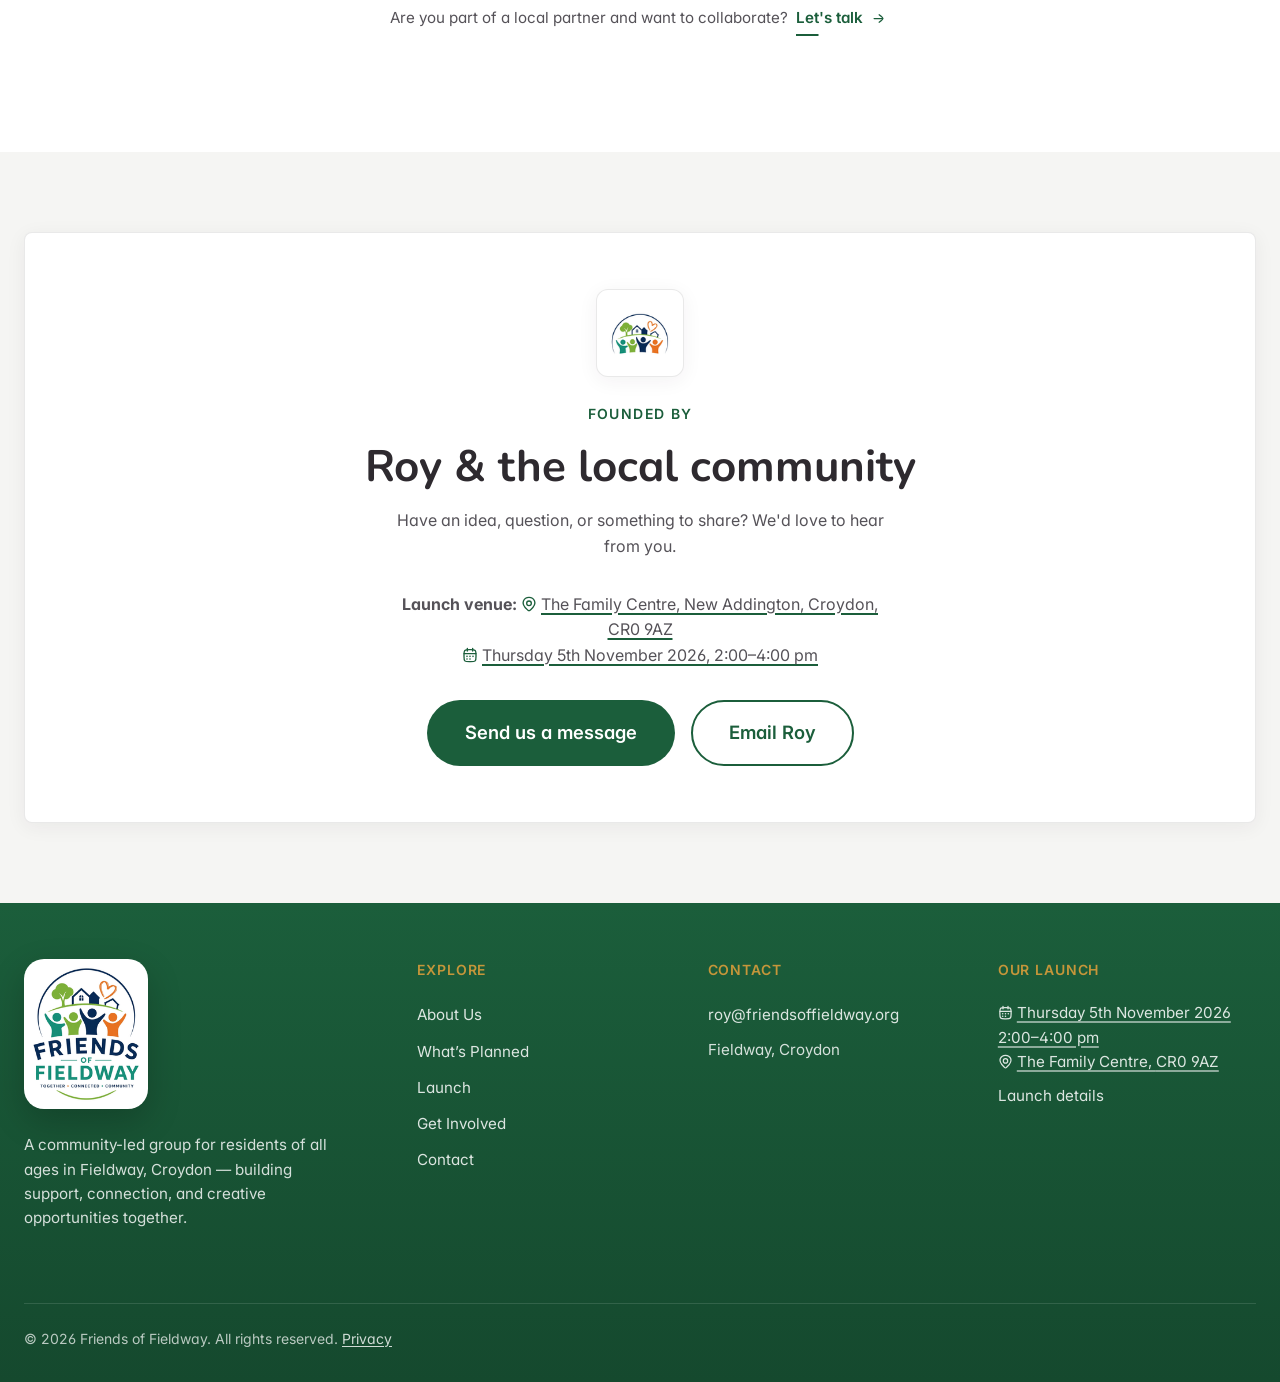
==== commit 8bf17e21: "Show launch directions QR code on mobile" ====
--- a/index.html
+++ b/index.html
@@ -56,7 +56,7 @@
     <link rel="preconnect" href="https://fonts.googleapis.com" />
     <link rel="preconnect" href="https://fonts.gstatic.com" crossorigin />
     <link href="https://fonts.googleapis.com/css2?family=Nunito:wght@400;500;600;700;800&amp;family=Inter:wght@400;500;600&amp;display=swap" rel="stylesheet" />
-    <link rel="stylesheet" href="./styles.css?v=20261011-15" />
+    <link rel="stylesheet" href="./styles.css?v=20261011-16" />
   </head>
   <body>
     <a href="#main" class="skip-link">Skip to main content</a>
--- a/styles.css
+++ b/styles.css
@@ -2750,8 +2750,6 @@
 @media (max-width: 768px) {
   .launch-card { padding: var(--space-lg) var(--space-md); }
   .launch-card__details { grid-template-columns: 1fr; gap: var(--space-md); }
-  /* Visitors on a phone already have the directions button. */
-  .launch-card__qr { display: none; }
 }
 
 @media (max-width: 480px) {
